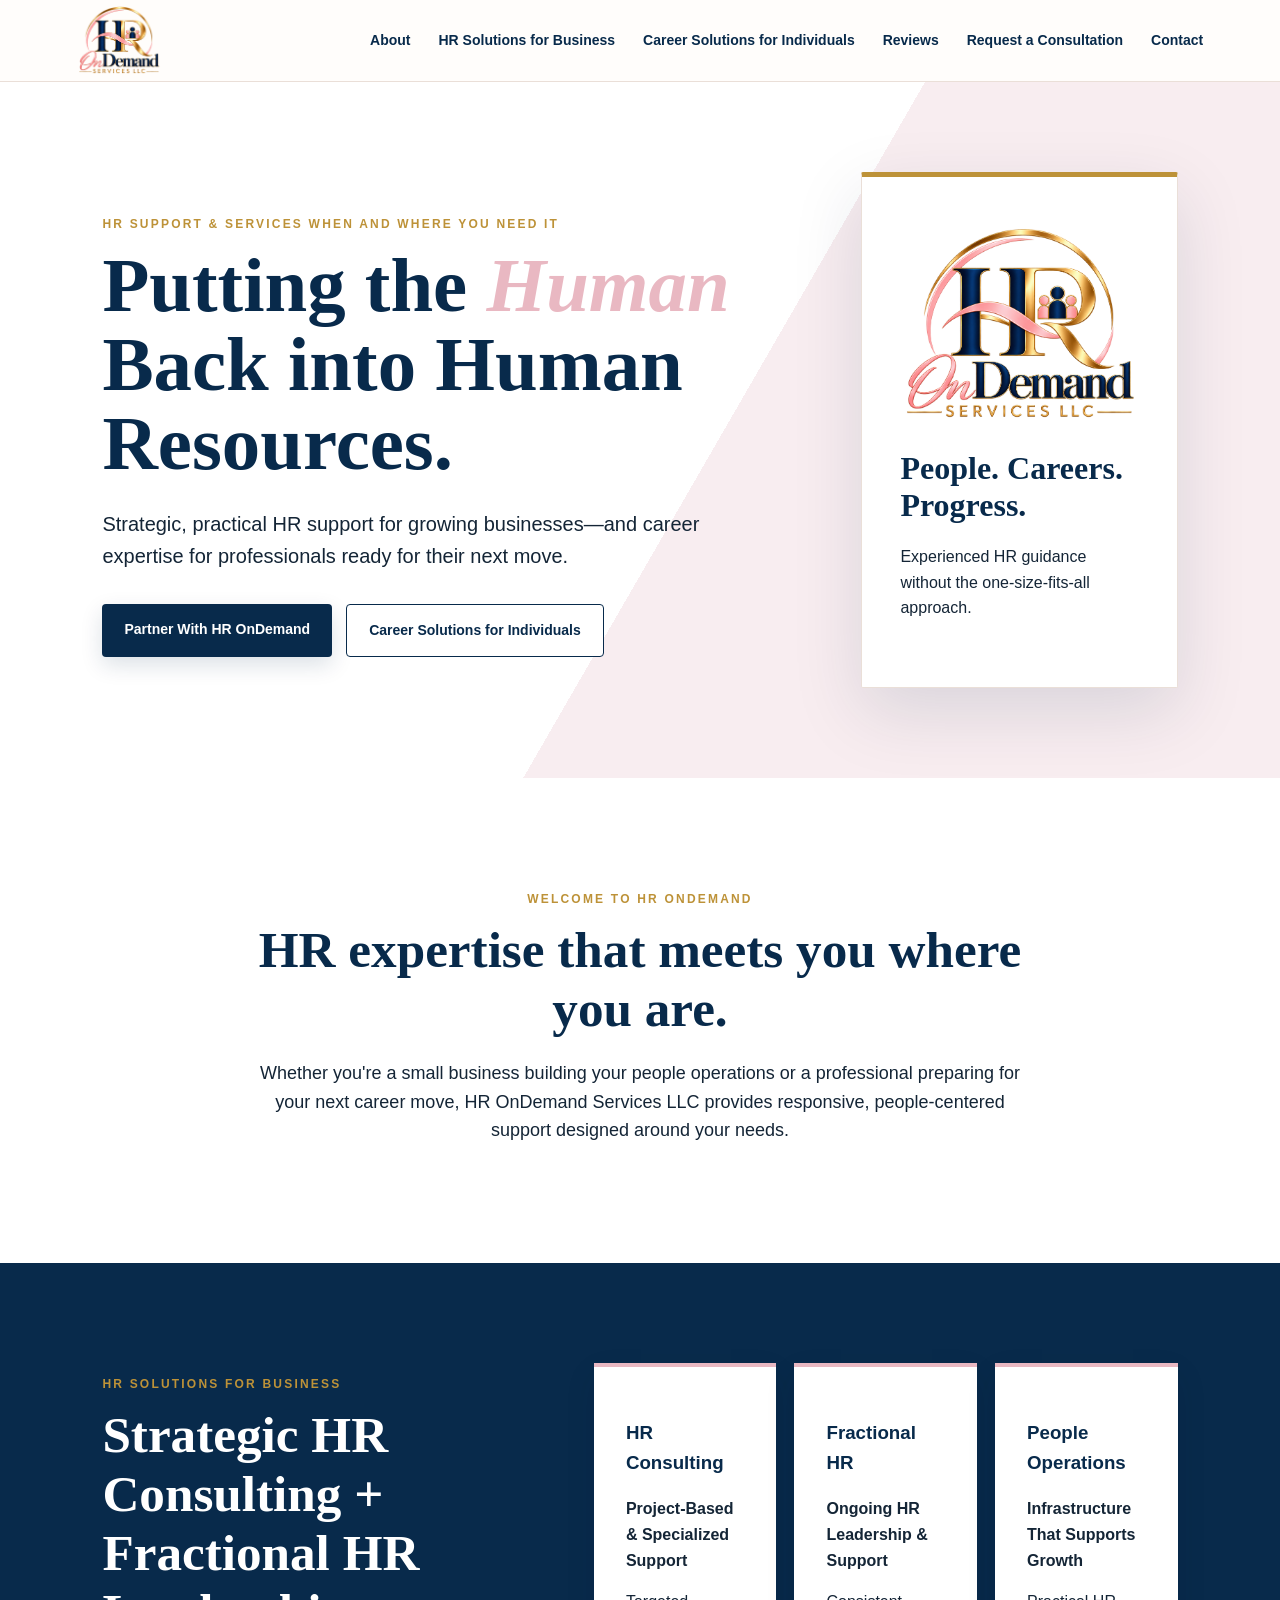
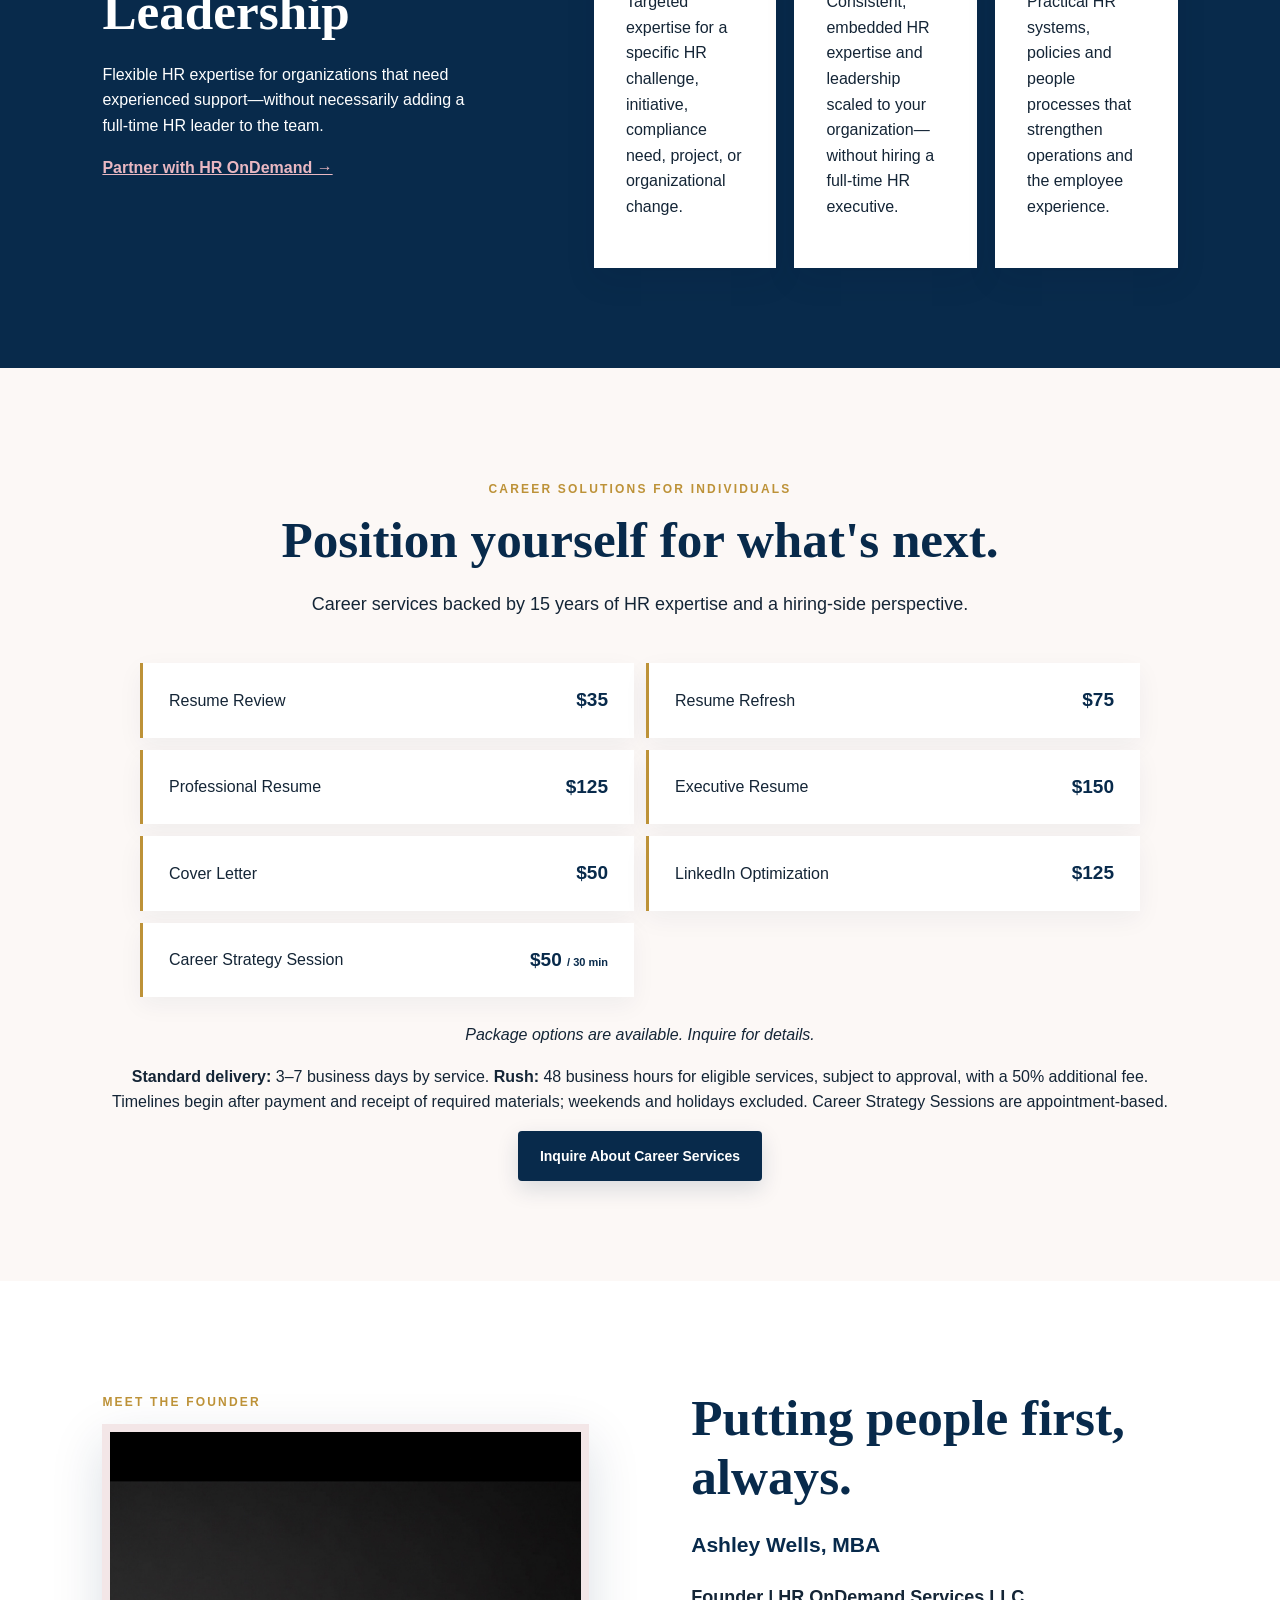
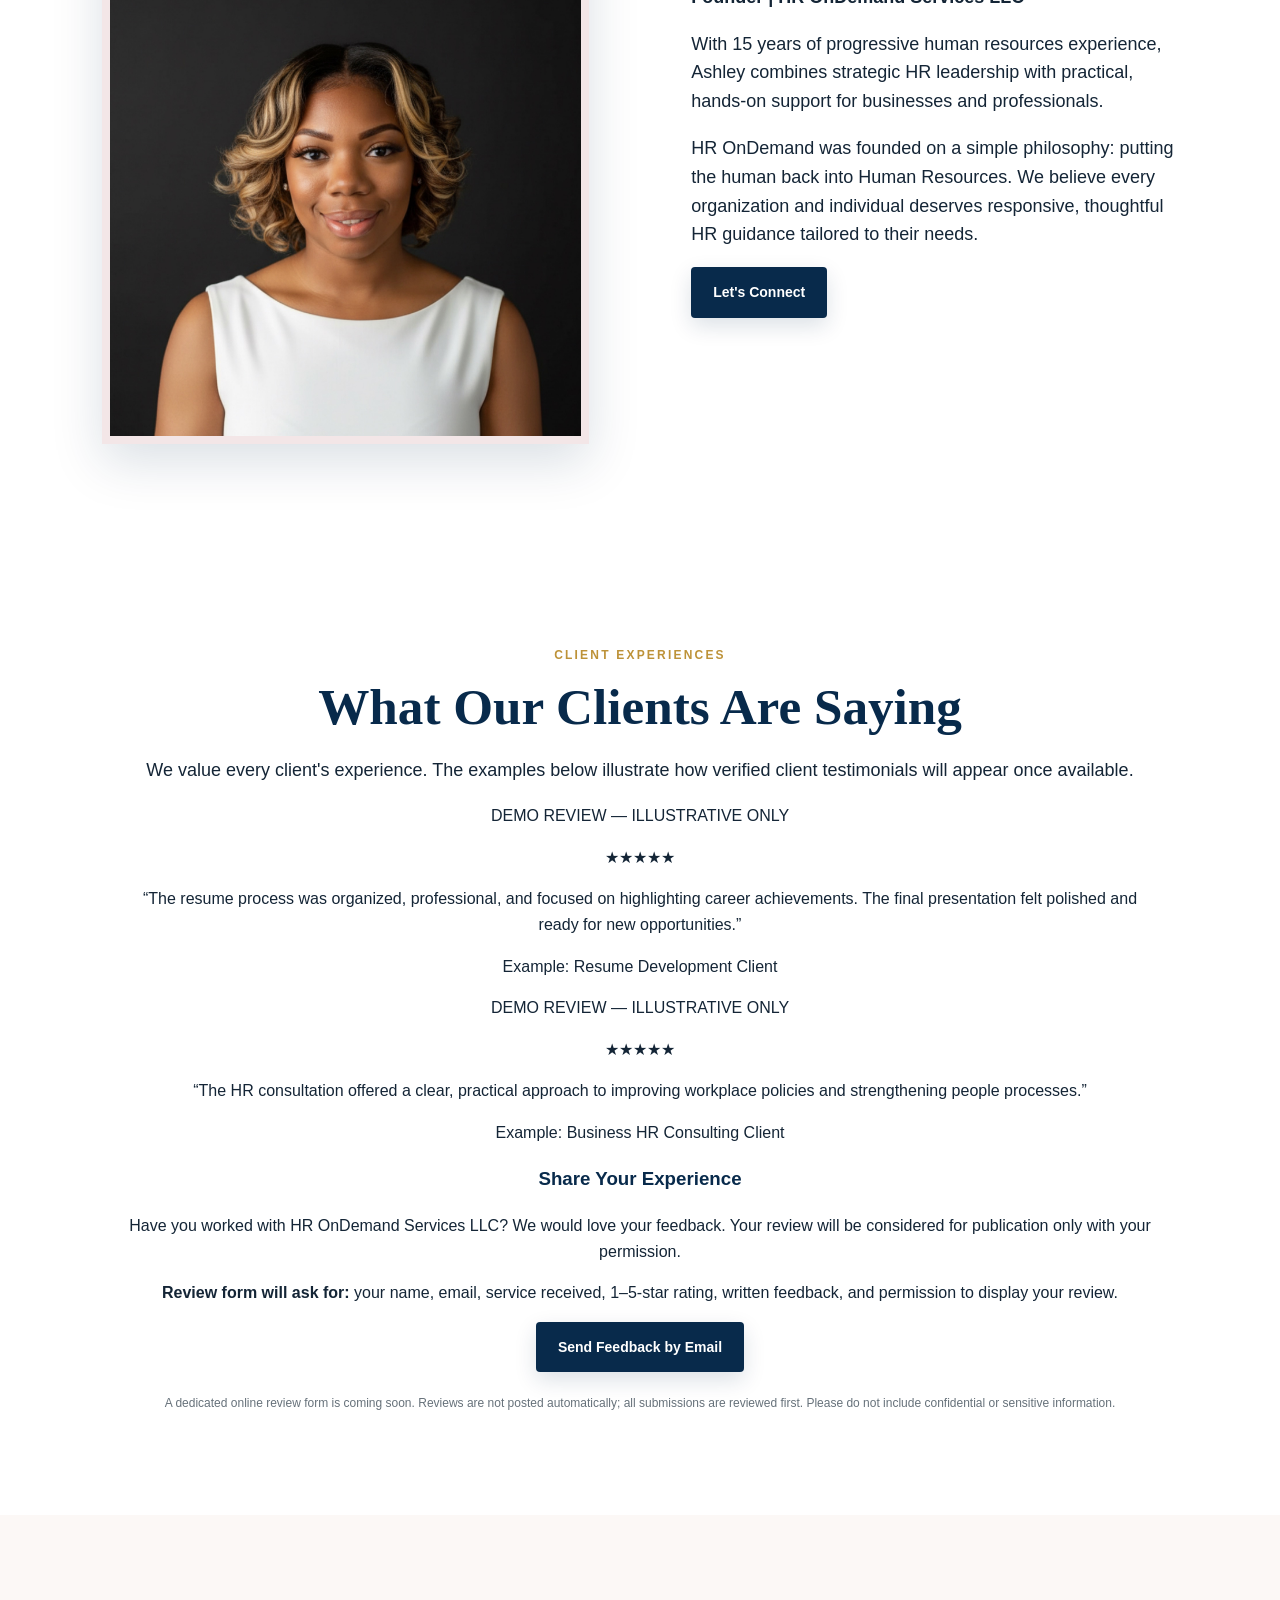
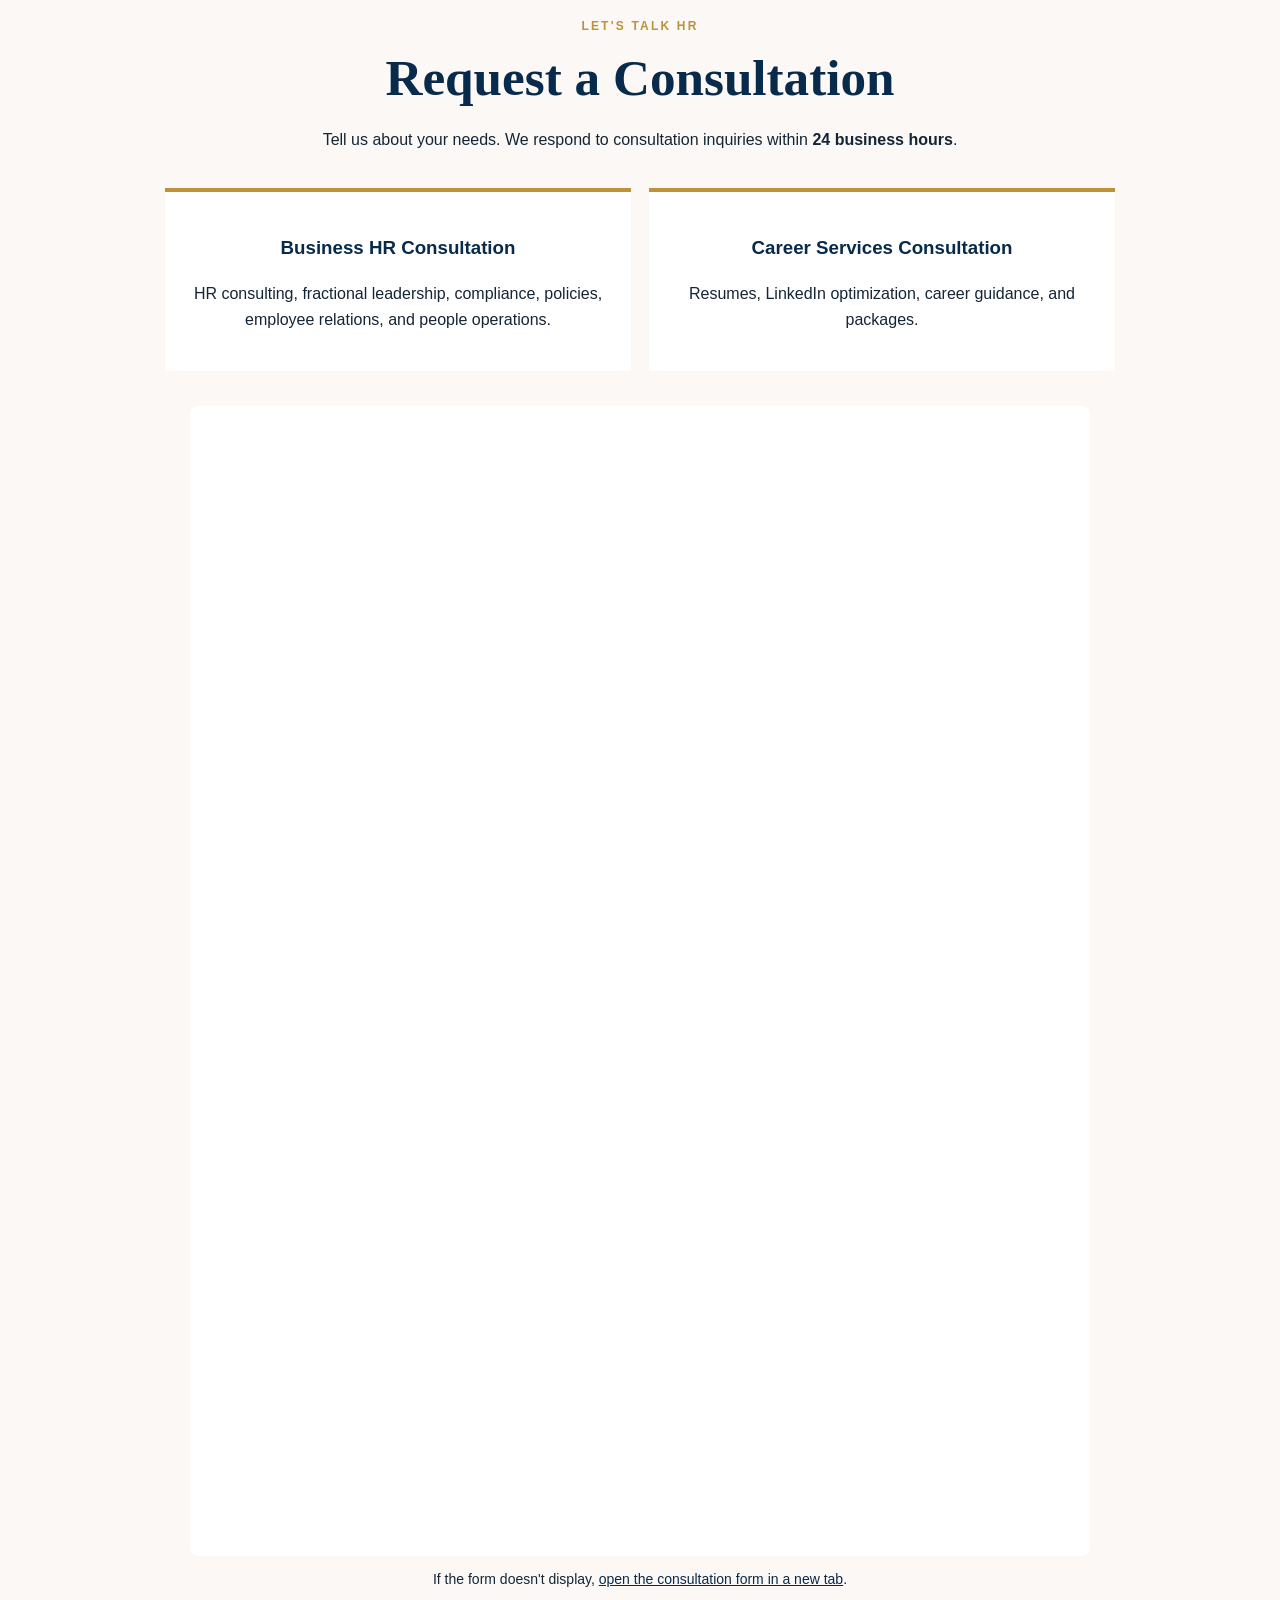
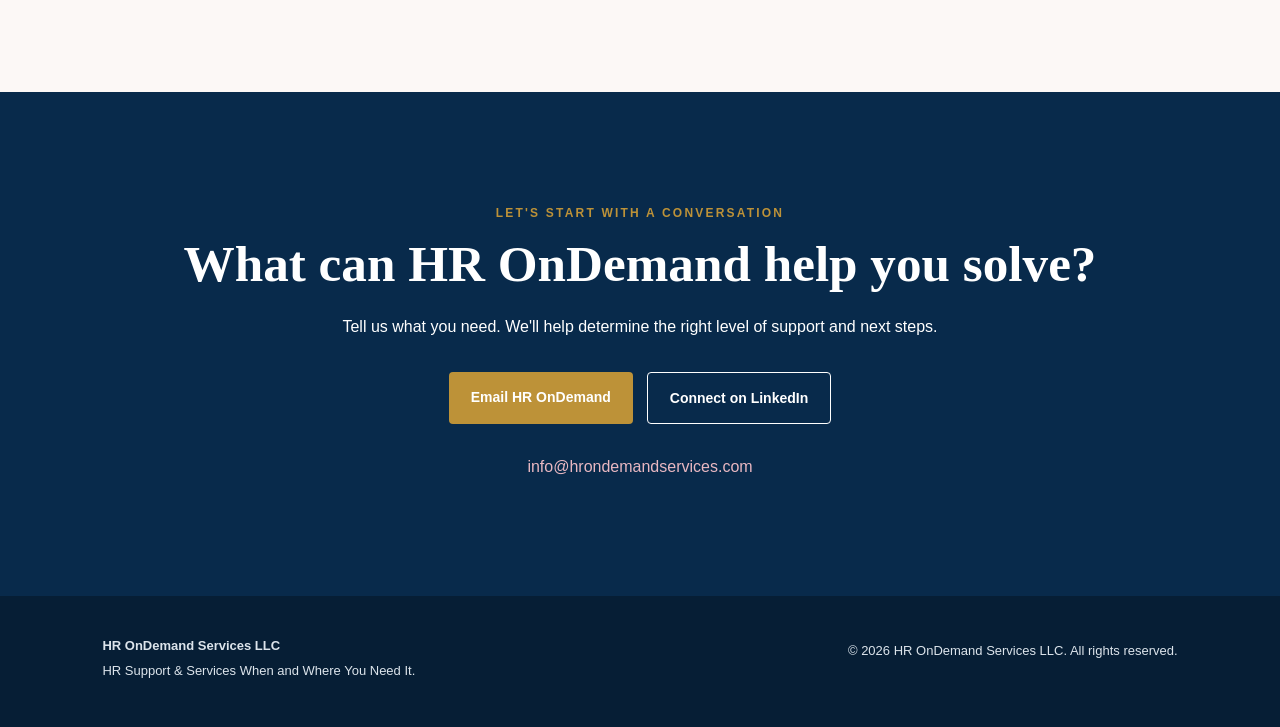
==== index.html @ af5eb10a "Add clearly labeled demo testimonials and review submission invitation" ====
<!doctype html>
<html lang="en"><head><meta charset="utf-8"><meta name="viewport" content="width=device-width,initial-scale=1">
<title>HR OnDemand Services LLC | HR Consulting & Career Services</title>
<meta name="description" content="Flexible HR consulting, fractional HR support, and career services for businesses and professionals.">
<link rel="stylesheet" href="styles.css"></head>
<body>
<header><a class="brand" href="#home"><img class="brand-logo" src="5C5D579D-AB57-41B2-A002-719FC86EBCBA.png" alt="HR OnDemand Services LLC"></a><button class="menu" aria-label="Menu">☰</button><nav><a href="#about">About</a><a href="#business">HR Solutions for Business</a><a href="#individual">Career Solutions for Individuals</a><a href="#reviews">Reviews</a><a href="#consultation">Request a Consultation</a><a href="#contact">Contact</a></nav></header>
<main id="home">
<section class="hero"><div><p class="eyebrow">HR SUPPORT & SERVICES WHEN AND WHERE YOU NEED IT</p><h1>Putting the <em>Human</em> Back into Human Resources.</h1><p class="lead">Strategic, practical HR support for growing businesses—and career expertise for professionals ready for their next move.</p><div class="actions"><a class="btn primary" href="#business">Partner With HR OnDemand</a><a class="btn secondary" href="#individual">Career Solutions for Individuals</a></div></div><div class="hero-card"><img class="hero-logo" src="5C5D579D-AB57-41B2-A002-719FC86EBCBA.png" alt="HR OnDemand Services LLC"><h2>People. Careers. Progress.</h2><p>Experienced HR guidance without the one-size-fits-all approach.</p></div></section>
<section class="intro"><p class="eyebrow">WELCOME TO HR ONDEMAND</p><h2>HR expertise that meets you where you are.</h2><p>Whether you're a small business building your people operations or a professional preparing for your next career move, HR OnDemand Services LLC provides responsive, people-centered support designed around your needs.</p></section>
<section id="business" class="split"><div><p class="eyebrow">HR SOLUTIONS FOR BUSINESS</p><h2>Strategic HR Consulting + Fractional HR Leadership</h2><p>Flexible HR expertise for organizations that need experienced support—without necessarily adding a full-time HR leader to the team.</p><a class="text-link" href="#contact">Partner with HR OnDemand →</a></div><div class="cards"><article><h3>HR Consulting</h3><p><strong>Project-Based & Specialized Support</strong></p><p>Targeted expertise for a specific HR challenge, initiative, compliance need, project, or organizational change.</p></article><article><h3>Fractional HR</h3><p><strong>Ongoing HR Leadership & Support</strong></p><p>Consistent, embedded HR expertise and leadership scaled to your organization—without hiring a full-time HR executive.</p></article><article><h3>People Operations</h3><p><strong>Infrastructure That Supports Growth</strong></p><p>Practical HR systems, policies and people processes that strengthen operations and the employee experience.</p></article></div></section>
<section id="individual" class="individual"><p class="eyebrow">CAREER SOLUTIONS FOR INDIVIDUALS</p><h2>Position yourself for what's next.</h2><p class="section-copy">Career services backed by 15 years of HR expertise and a hiring-side perspective.</p><div class="price-grid"><article><span>Resume Review</span><strong>$35</strong></article><article><span>Resume Refresh</span><strong>$75</strong></article><article><span>Professional Resume</span><strong>$125</strong></article><article><span>Executive Resume</span><strong>$150</strong></article><article><span>Cover Letter</span><strong>$50</strong></article><article><span>LinkedIn Optimization</span><strong>$125</strong></article><article><span>Career Strategy Session</span><strong>$50 <small>/ 30 min</small></strong></article></div><p class="package">Package options are available. Inquire for details.</p><p><strong>Standard delivery:</strong> 3–7 business days by service. <strong>Rush:</strong> 48 business hours for eligible services, subject to approval, with a 50% additional fee. Timelines begin after payment and receipt of required materials; weekends and holidays excluded. Career Strategy Sessions are appointment-based.</p><a class="btn primary" href="#consultation">Inquire About Career Services</a></section>
<section id="about" class="about"><div><p class="eyebrow">MEET THE FOUNDER</p><img class="founder-photo" src="IMG_9156.jpeg" alt="Professional portrait of Ashley Wells, founder of HR OnDemand Services LLC" loading="lazy"></div><div><h2>Putting people first, always.</h2><h3>Ashley Wells, MBA</h3><p><strong>Founder | HR OnDemand Services LLC</strong></p><p>With 15 years of progressive human resources experience, Ashley combines strategic HR leadership with practical, hands-on support for businesses and professionals.</p><p>HR OnDemand was founded on a simple philosophy: putting the human back into Human Resources. We believe every organization and individual deserves responsive, thoughtful HR guidance tailored to their needs.</p><a class="btn primary" href="#consultation">Let's Connect</a></div></section>
<section id="reviews" class="reviews-section"><p class="eyebrow">CLIENT EXPERIENCES</p><h2>What Our Clients Are Saying</h2><p class="section-copy">We value every client's experience. The examples below illustrate how verified client testimonials will appear once available.</p><div class="review-grid"><article class="review-card"><p class="review-demo">DEMO REVIEW — ILLUSTRATIVE ONLY</p><p class="review-stars" aria-label="Illustrative five-star rating">★★★★★</p><blockquote>“The resume process was organized, professional, and focused on highlighting career achievements. The final presentation felt polished and ready for new opportunities.”</blockquote><p class="review-source">Example: Resume Development Client</p></article><article class="review-card"><p class="review-demo">DEMO REVIEW — ILLUSTRATIVE ONLY</p><p class="review-stars" aria-label="Illustrative five-star rating">★★★★★</p><blockquote>“The HR consultation offered a clear, practical approach to improving workplace policies and strengthening people processes.”</blockquote><p class="review-source">Example: Business HR Consulting Client</p></article></div><div class="review-submit"><h3>Share Your Experience</h3><p>Have you worked with HR OnDemand Services LLC? We would love your feedback. Your review will be considered for publication only with your permission.</p><p class="review-fields"><strong>Review form will ask for:</strong> your name, email, service received, 1–5-star rating, written feedback, and permission to display your review.</p><a class="btn primary" href="mailto:info@hrondemandservices.com?subject=Client%20Review%20Submission">Send Feedback by Email</a><p class="review-note">A dedicated online review form is coming soon. Reviews are not posted automatically; all submissions are reviewed first. Please do not include confidential or sensitive information.</p></div></section>
<section id="consultation" class="consultation"><p class="eyebrow">LET'S TALK HR</p><h2>Request a Consultation</h2><p>Tell us about your needs. We respond to consultation inquiries within <strong>24 business hours</strong>.</p><div class="consultation-options"><article><h3>Business HR Consultation</h3><p>HR consulting, fractional leadership, compliance, policies, employee relations, and people operations.</p></article><article><h3>Career Services Consultation</h3><p>Resumes, LinkedIn optimization, career guidance, and packages.</p></article></div><div class="google-form-wrap"><iframe class="google-form-frame" src="https://docs.google.com/forms/d/e/1FAIpQLSd9LYJ8T_3Ka5rT2VOkVhMcPZcYdU_9hxS8HuzA6ecGtznzfQ/viewform?embedded=true" title="HR OnDemand Services LLC Consultation Request Form" loading="lazy">Loading consultation form…</iframe><p class="form-note">If the form doesn't display, <a href="https://docs.google.com/forms/d/e/1FAIpQLSd9LYJ8T_3Ka5rT2VOkVhMcPZcYdU_9hxS8HuzA6ecGtznzfQ/viewform" target="_blank" rel="noopener noreferrer">open the consultation form in a new tab</a>.</p></div></section>
<section id="contact" class="contact"><p class="eyebrow">LET'S START WITH A CONVERSATION</p><h2>What can HR OnDemand help you solve?</h2><p>Tell us what you need. We'll help determine the right level of support and next steps.</p><div class="actions center"><a class="btn gold" href="mailto:info@hrondemandservices.com">Email HR OnDemand</a><a class="btn outline" href="https://www.linkedin.com/company/hr-ondemand-services-llc/">Connect on LinkedIn</a></div><p class="email">info@hrondemandservices.com</p></section>
</main>
<footer><div><strong>HR OnDemand Services LLC</strong><p>HR Support & Services When and Where You Need It.</p></div><p>© 2026 HR OnDemand Services LLC. All rights reserved.</p></footer>
<div id="special-offer" class="special-overlay" hidden><div class="special-dialog" role="dialog" aria-modal="true" aria-labelledby="special-title" aria-describedby="special-desc"><button type="button" class="special-close" aria-label="Close special offer">×</button><p class="eyebrow">HR ONDEMAND SERVICES LLC · LAUNCH SPECIAL</p><h2 id="special-title">Your next career move starts here.</h2><div class="special-deals"><div><strong>10% OFF</strong><span>Your first individual service</span></div><div><strong>15% OFF</strong><span>Career service packages</span></div></div><p id="special-desc">Offers available through October 30, 2026. Inquire to confirm eligibility and package details. Offers cannot be combined.</p><a class="btn primary special-action" href="#consultation">Request Your Career Special</a><p class="special-note">No online checkout required. Contact us to request your special.</p></div></div>
<script>const b=document.querySelector('.menu'),n=document.querySelector('nav');b.onclick=()=>n.classList.toggle('open');document.querySelectorAll('nav a').forEach(a=>a.onclick=()=>n.classList.remove('open'));const offer=document.getElementById('special-offer'),closeOffer=document.querySelector('.special-close');let offerTimer;const hideOffer=()=>{offer.hidden=true;try{sessionStorage.setItem('hr-special-dismissed','1')}catch(e){}};closeOffer.addEventListener('click',hideOffer);offer.addEventListener('click',e=>{if(e.target===offer)hideOffer()});document.querySelector('.special-action').addEventListener('click',hideOffer);document.addEventListener('keydown',e=>{if(e.key==='Escape'&&!offer.hidden)hideOffer()});let dismissed=false;try{dismissed=sessionStorage.getItem('hr-special-dismissed')==='1'}catch(e){}if(!dismissed&&new Date()<new Date('2026-10-31T00:00:00')){offerTimer=setTimeout(()=>{offer.hidden=false;closeOffer.focus()},4500)}
</script>
</body></html>
---- styles.css ----
:root{--navy:#082a4b;--pink:#e9b8c2;--gold:#bd9238;--cream:#fcf8f6;--ink:#142536;--white:#fff}*{box-sizing:border-box}html{scroll-behavior:smooth}body{margin:0;font-family:Inter,Arial,sans-serif;color:var(--ink);background:var(--white);line-height:1.6}header{height:82px;display:flex;align-items:center;justify-content:space-between;padding:0 6vw;border-bottom:1px solid #eadfd8;position:sticky;top:0;background:#fffdfbf2;backdrop-filter:blur(10px);z-index:10}.brand{display:flex;align-items:center;gap:12px;color:var(--navy);text-decoration:none;font-weight:700}.mark,.mini-mark{font-family:Georgia,serif;color:var(--navy);font-size:30px}.mark:after,.mini-mark:after{content:"";display:block;width:36px;height:3px;background:var(--pink);margin-top:-8px}nav{display:flex;gap:28px;align-items:center}nav a{color:var(--navy);text-decoration:none;font-size:14px;font-weight:600}.menu{display:none;border:0;background:none;font-size:24px}.hero{min-height:650px;display:grid;grid-template-columns:1.35fr .65fr;align-items:center;gap:8vw;padding:90px 8vw;background:linear-gradient(120deg,#fff 55%,#f8edf0 55%)}h1{font-family:Georgia,serif;color:var(--navy);font-size:clamp(46px,6vw,78px);line-height:1.03;margin:12px 0 25px;max-width:800px}h1 em{color:var(--pink);font-style:italic}h2{font-family:Georgia,serif;color:var(--navy);font-size:clamp(34px,4vw,52px);line-height:1.15;margin:8px 0 20px}h3{color:var(--navy)}.eyebrow{letter-spacing:2.2px;font-size:12px;font-weight:800;color:var(--gold)}.lead{font-size:20px;max-width:690px}.actions{display:flex;gap:14px;flex-wrap:wrap;margin-top:32px}.btn{display:inline-block;padding:14px 22px;border-radius:4px;text-decoration:none;font-weight:700;font-size:14px}.primary{background:var(--navy);color:#fff;box-shadow:0 8px 22px #082a4b24;transition:.2s}.primary:hover{transform:translateY(-2px)}.secondary{border:1px solid var(--navy);color:var(--navy);background:#fff}.gold{background:var(--gold);color:#fff}.outline{border:1px solid #fff;color:#fff}.hero-card{background:#fff;padding:50px 38px;box-shadow:0 24px 70px #082a4b20;border:1px solid #eadfd8;border-top:5px solid var(--gold);border-radius:2px}.hero-card h2{font-size:32px}.mini-mark{font-size:62px;margin-bottom:25px}.intro{text-align:center;padding:100px 20%;}.intro p:last-child{font-size:18px}.split{background:var(--navy);color:#fff;padding:100px 8vw;display:grid;grid-template-columns:.8fr 1.2fr;gap:8vw}.split h2{color:#fff}.cards{display:grid;grid-template-columns:repeat(3,1fr);gap:18px}.cards article{background:#fff;color:var(--ink);padding:32px;border-top:4px solid var(--pink);box-shadow:0 12px 30px #031b2f16}.text-link{color:var(--pink);font-weight:700}.individual{padding:100px 8vw;text-align:center;background:var(--cream)}.section-copy{font-size:18px}.price-grid{margin:45px auto 25px;max-width:1000px;display:grid;grid-template-columns:repeat(2,1fr);gap:12px}.price-grid article{background:#fff;padding:22px 26px;display:flex;justify-content:space-between;align-items:center;text-align:left;border-left:3px solid var(--gold);box-shadow:0 8px 24px #082a4b0d}.price-grid strong{color:var(--navy);font-size:19px}.price-grid small{font-size:11px}.package{font-style:italic}.about{padding:100px 8vw;display:grid;grid-template-columns:1fr 1fr;gap:8vw}.about div:last-child{font-size:18px}.contact{background:var(--navy);color:#fff;text-align:center;padding:100px 8vw}.contact h2{color:#fff}.center{justify-content:center}.email{margin-top:30px;color:var(--pink)}footer{padding:40px 8vw;background:#061e35;color:#dce4eb;display:flex;justify-content:space-between;gap:30px;font-size:13px}footer p{margin:5px 0}@media(max-width:800px){header{padding:0 5vw}.brand span:last-child{font-size:13px}.menu{display:block;color:var(--navy)}nav{display:none;position:absolute;top:82px;left:0;right:0;background:#fff;padding:25px 6vw;flex-direction:column;align-items:flex-start;box-shadow:0 8px 20px #0001}nav.open{display:flex}.hero{grid-template-columns:1fr;padding:70px 7vw;background:linear-gradient(#fff 70%,#f8edf0 70%)}.hero-card{margin-top:20px}.intro{padding:75px 8vw}.split,.about{grid-template-columns:1fr;padding:75px 8vw}.cards{grid-template-columns:1fr}.individual,.contact{padding:75px 7vw}.price-grid{grid-template-columns:1fr}footer{flex-direction:column}}.brand-logo{display:block;width:auto;height:70px;object-fit:contain}.hero-logo{display:block;width:min(100%,310px);height:auto;margin:0 auto 25px}.brand{min-width:120px}@media(max-width:800px){.brand-logo{height:58px}.hero-logo{width:min(100%,260px)}}
.special-overlay[hidden]{display:none!important}.special-overlay{position:fixed;inset:0;z-index:1000;background:#071d34aa;display:flex;align-items:center;justify-content:center;padding:20px}.special-dialog{position:relative;width:min(100%,550px);max-height:90vh;overflow:auto;background:#fffdfb;padding:42px 38px;text-align:center;border-top:6px solid var(--gold);box-shadow:0 25px 90px #00152b66}.special-dialog h2{font-size:clamp(29px,4vw,42px)}.special-close{position:absolute;right:14px;top:8px;border:0;background:transparent;color:var(--navy);font-size:34px;cursor:pointer;line-height:1.2}.special-deals{display:grid;grid-template-columns:1fr 1fr;gap:12px;margin:24px 0}.special-deals>div{background:#f8edf0;padding:20px 12px;display:flex;flex-direction:column;gap:8px}.special-deals strong{font-family:Georgia,serif;font-size:30px;color:var(--navy)}.special-deals span{font-size:14px}.special-dialog #special-desc{font-size:13px;color:#53616d}.special-action{margin-top:12px}.special-note{font-size:12px;color:#687481;margin-bottom:0}@media(max-width:480px){.special-dialog{padding:38px 20px}.special-deals strong{font-size:24px}.special-deals span{font-size:12px}}

.founder-photo-placeholder{min-height:380px;background:linear-gradient(145deg,#092a4b,#1b4668);border:8px solid #f3e6e7;display:flex;flex-direction:column;align-items:center;justify-content:center;color:white;gap:12px}.founder-photo-placeholder strong{font-family:Georgia,serif;font-size:90px;color:#e9b8c2}.founder-photo-placeholder span{font-size:13px;letter-spacing:.5px}.consultation{padding:90px 8vw;background:#fcf8f6;text-align:center;scroll-margin-top:90px}.consultation-options{display:grid;grid-template-columns:repeat(2,minmax(0,1fr));gap:18px;max-width:950px;margin:35px auto}.consultation-options article{background:white;border-top:4px solid #bd9238;padding:22px}.consultation-form{max-width:760px;margin:0 auto;background:white;padding:35px;text-align:left;display:grid;grid-template-columns:1fr 1fr;gap:16px;box-shadow:0 12px 35px #082a4b13}.consultation-form label{display:flex;flex-direction:column;gap:7px;font-weight:600;font-size:14px}.consultation-form label:nth-of-type(n+5),.consultation-form .form-note{grid-column:1/-1}.consultation-form input,.consultation-form select,.consultation-form textarea{font:inherit;padding:12px;border:1px solid #c9cdd2;border-radius:4px;width:100%;background:white;color:#142536}.consultation-form .form-note{font-size:13px;color:#465360;margin:0}.consultation-form button{border:0;cursor:pointer;width:max-content}.about{scroll-margin-top:90px}.individual,.split{scroll-margin-top:90px}@media(max-width:650px){.consultation{padding:65px 6vw}.consultation-options,.consultation-form{grid-template-columns:1fr}.consultation-form{padding:22px}.consultation-form label:nth-of-type(n+5),.consultation-form .form-note{grid-column:auto}}

.founder-photo{display:block;width:100%;max-width:490px;max-height:620px;object-fit:cover;object-position:center top;border:8px solid #f3e6e7;box-shadow:0 18px 48px #082a4b25;margin:auto}

.google-form-wrap{max-width:900px;margin:30px auto 0}.google-form-frame{display:block;width:100%;height:1150px;border:0;background:#fff;border-radius:8px}.google-form-wrap .form-note{font-size:14px;margin:12px 0}.google-form-wrap a{color:#082a4b;text-decoration:underline}@media(max-width:650px){.google-form-frame{height:1250px}}

.reviews-section{padding:90px 8vw;text-align:center;background:#fff;scroll-margin-top:90px}.review-empty{max-width:680px;margin:30px auto;padding:42px 30px;background:#fcf8f6;border-top:4px solid #bd9238;box-shadow:0 12px 35px #082a4b12}.review-empty h3{font-family:Georgia,serif;font-size:26px}.review-empty .btn{margin-top:16px}.review-note{font-size:12px;color:#66717a;margin-top:22px}@media(max-width:650px){.reviews-section{padding:65px 6vw}.review-empty{padding:30px 18px}}
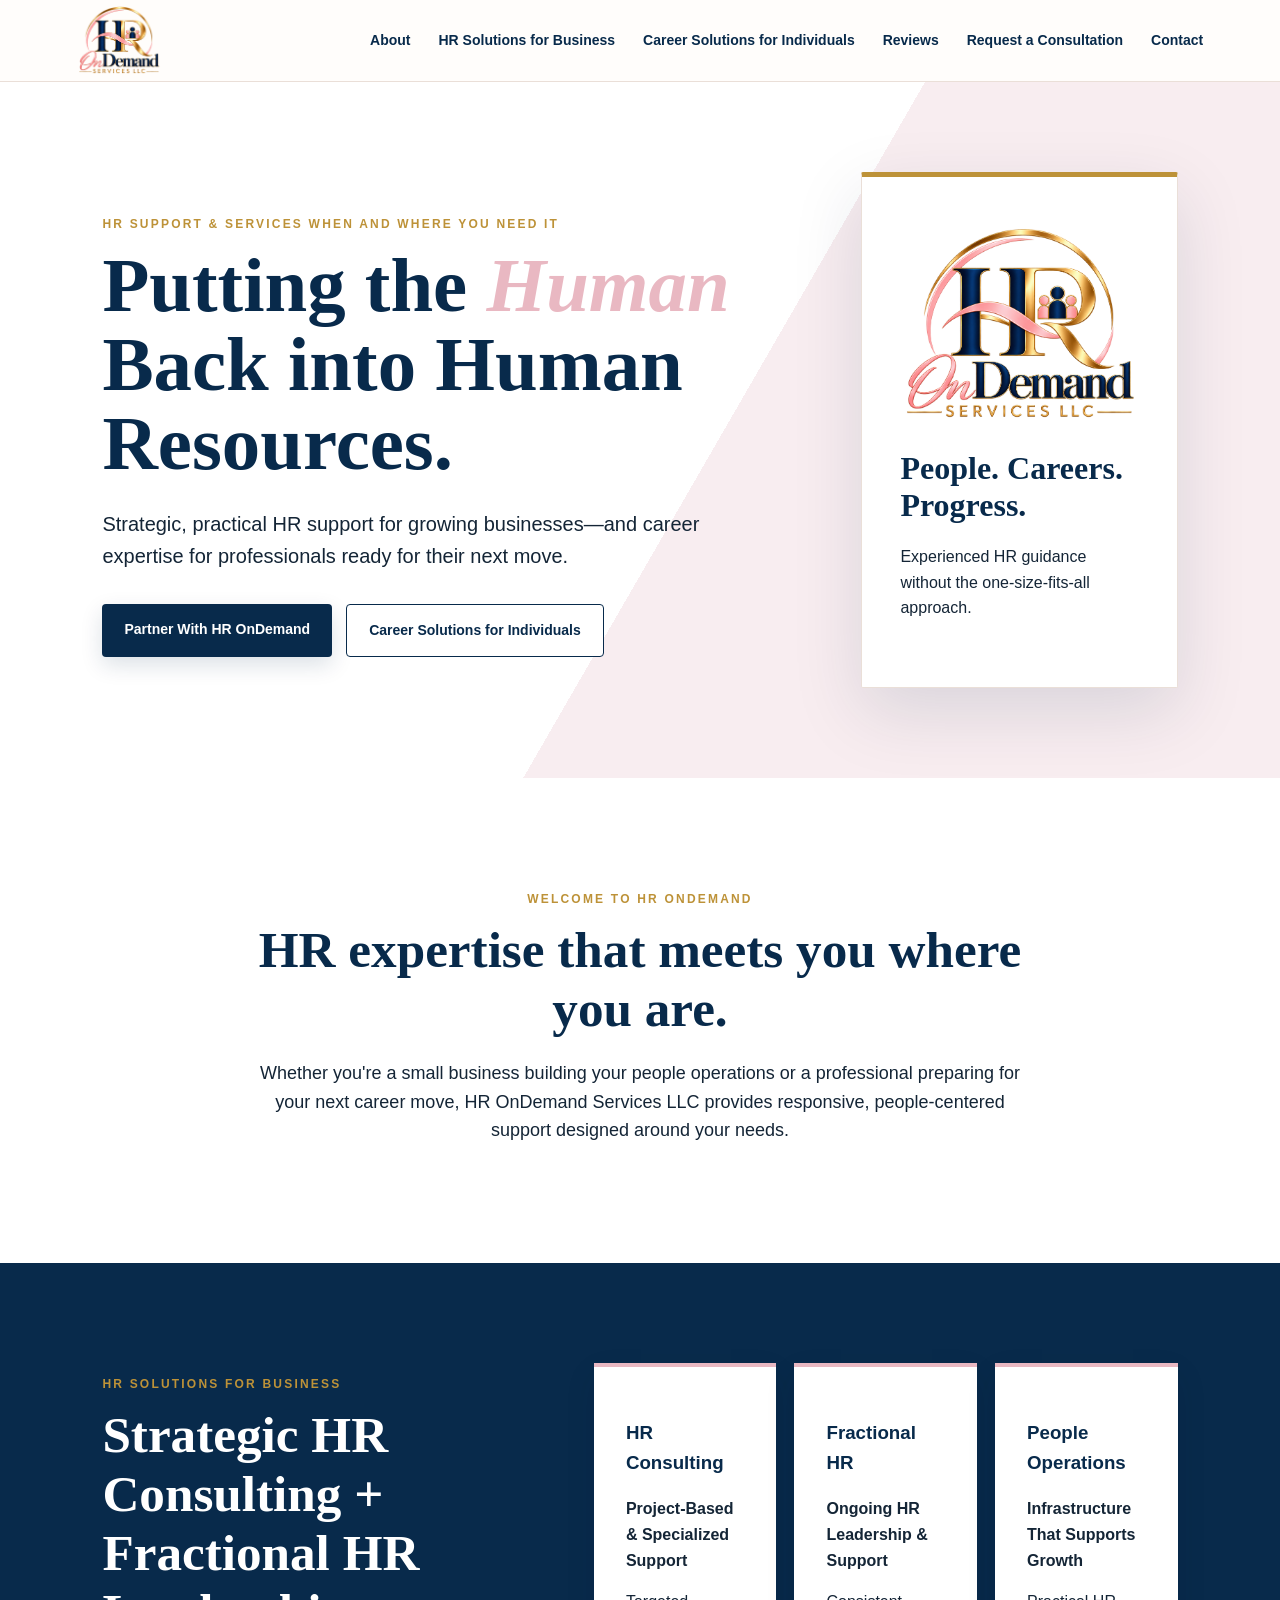
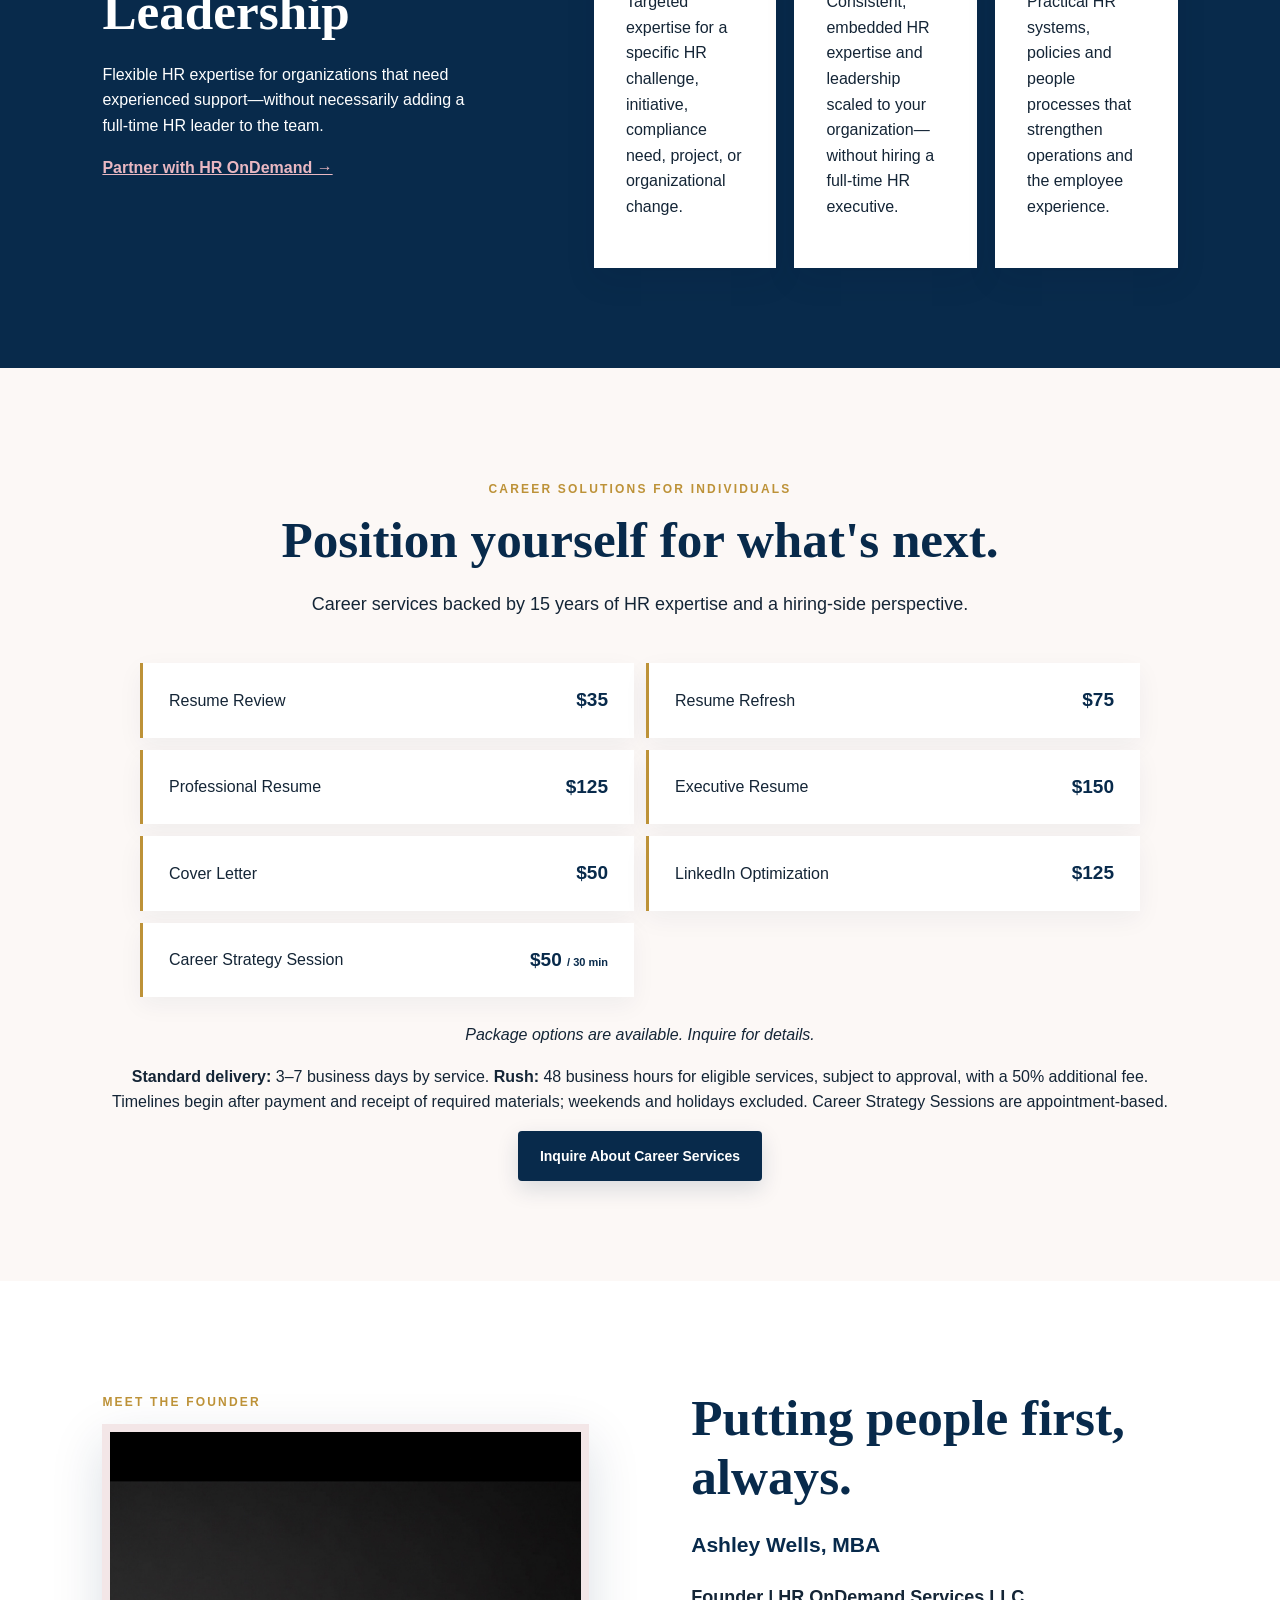
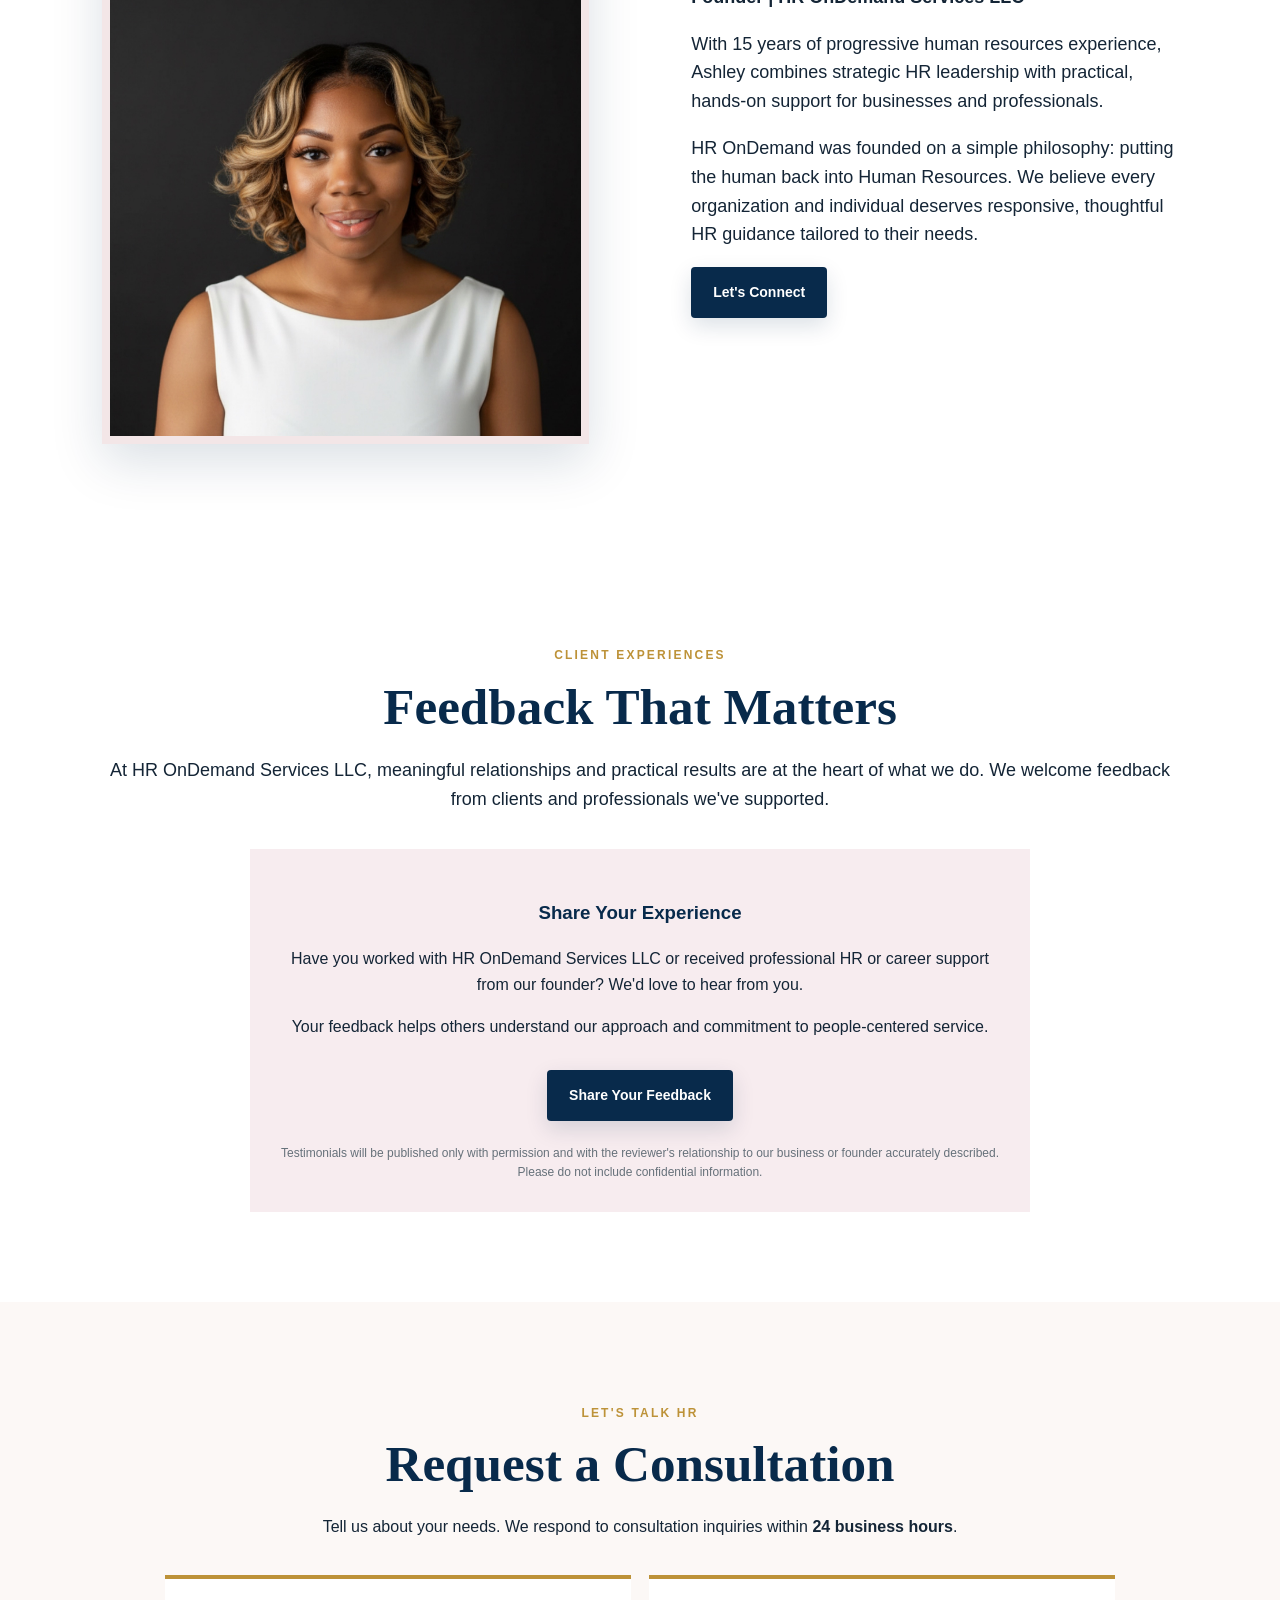
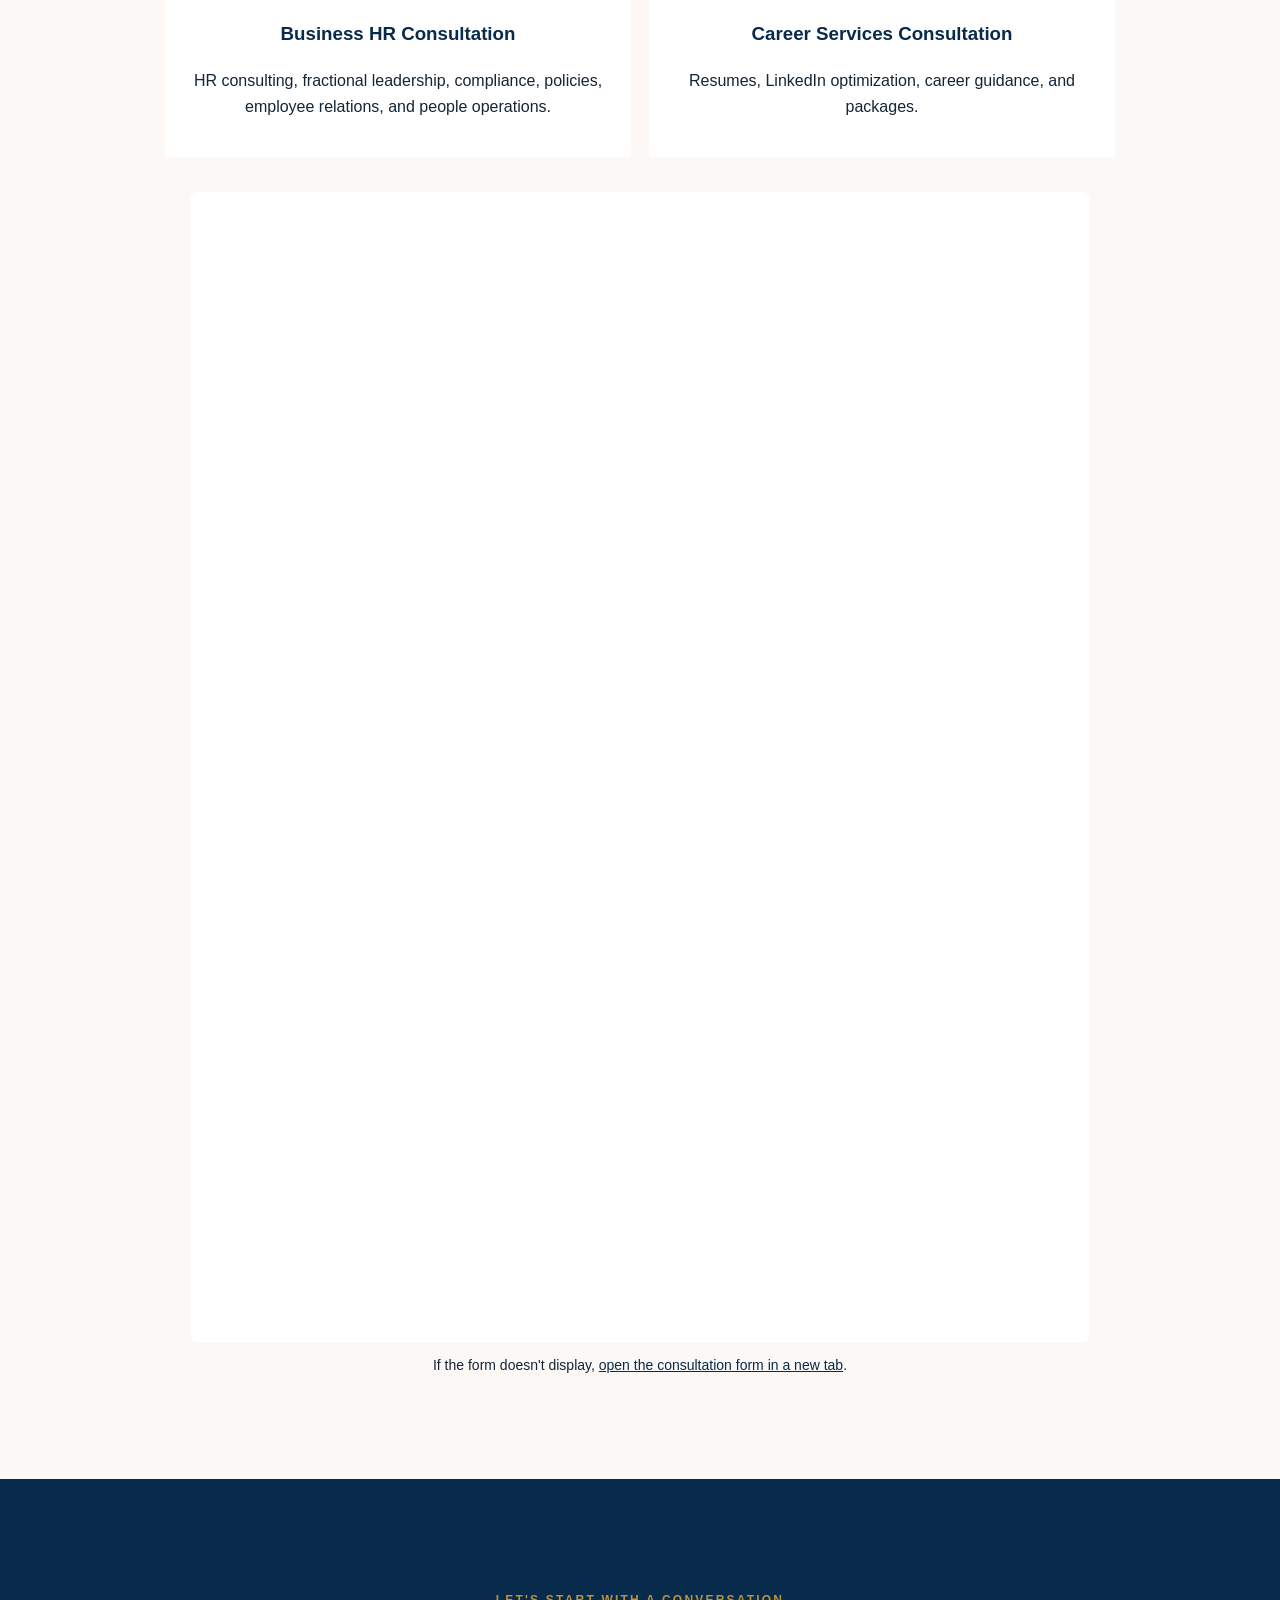
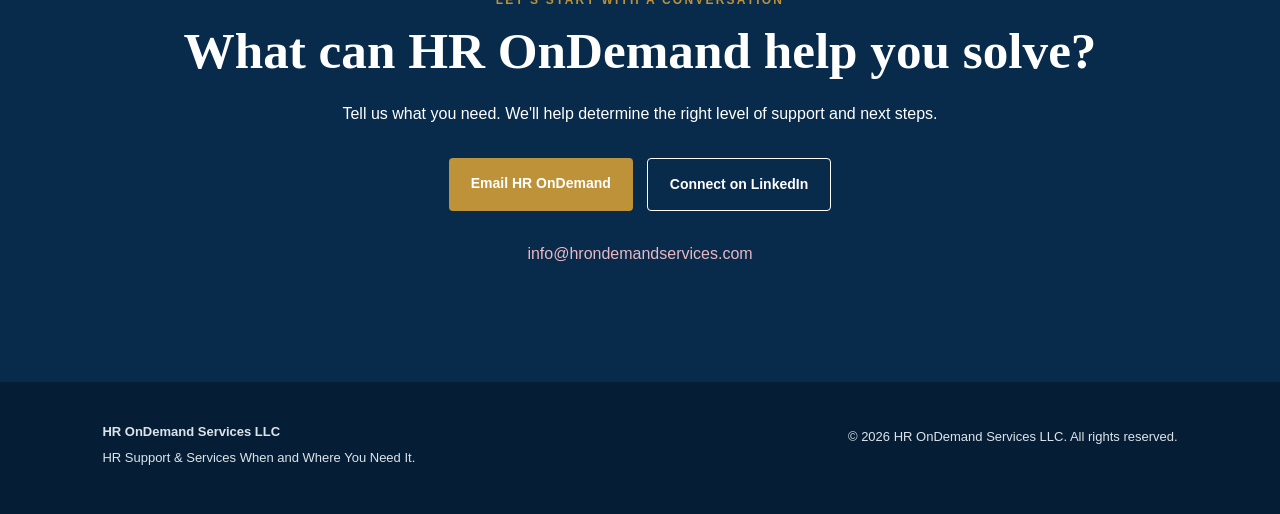
==== commit cbf0fb9c: "Remove fictional testimonials and invite authentic feedback" ====
--- a/index.html
+++ b/index.html
@@ -11,7 +11,7 @@
 <section id="business" class="split"><div><p class="eyebrow">HR SOLUTIONS FOR BUSINESS</p><h2>Strategic HR Consulting + Fractional HR Leadership</h2><p>Flexible HR expertise for organizations that need experienced support—without necessarily adding a full-time HR leader to the team.</p><a class="text-link" href="#contact">Partner with HR OnDemand →</a></div><div class="cards"><article><h3>HR Consulting</h3><p><strong>Project-Based & Specialized Support</strong></p><p>Targeted expertise for a specific HR challenge, initiative, compliance need, project, or organizational change.</p></article><article><h3>Fractional HR</h3><p><strong>Ongoing HR Leadership & Support</strong></p><p>Consistent, embedded HR expertise and leadership scaled to your organization—without hiring a full-time HR executive.</p></article><article><h3>People Operations</h3><p><strong>Infrastructure That Supports Growth</strong></p><p>Practical HR systems, policies and people processes that strengthen operations and the employee experience.</p></article></div></section>
 <section id="individual" class="individual"><p class="eyebrow">CAREER SOLUTIONS FOR INDIVIDUALS</p><h2>Position yourself for what's next.</h2><p class="section-copy">Career services backed by 15 years of HR expertise and a hiring-side perspective.</p><div class="price-grid"><article><span>Resume Review</span><strong>$35</strong></article><article><span>Resume Refresh</span><strong>$75</strong></article><article><span>Professional Resume</span><strong>$125</strong></article><article><span>Executive Resume</span><strong>$150</strong></article><article><span>Cover Letter</span><strong>$50</strong></article><article><span>LinkedIn Optimization</span><strong>$125</strong></article><article><span>Career Strategy Session</span><strong>$50 <small>/ 30 min</small></strong></article></div><p class="package">Package options are available. Inquire for details.</p><p><strong>Standard delivery:</strong> 3–7 business days by service. <strong>Rush:</strong> 48 business hours for eligible services, subject to approval, with a 50% additional fee. Timelines begin after payment and receipt of required materials; weekends and holidays excluded. Career Strategy Sessions are appointment-based.</p><a class="btn primary" href="#consultation">Inquire About Career Services</a></section>
 <section id="about" class="about"><div><p class="eyebrow">MEET THE FOUNDER</p><img class="founder-photo" src="IMG_9156.jpeg" alt="Professional portrait of Ashley Wells, founder of HR OnDemand Services LLC" loading="lazy"></div><div><h2>Putting people first, always.</h2><h3>Ashley Wells, MBA</h3><p><strong>Founder | HR OnDemand Services LLC</strong></p><p>With 15 years of progressive human resources experience, Ashley combines strategic HR leadership with practical, hands-on support for businesses and professionals.</p><p>HR OnDemand was founded on a simple philosophy: putting the human back into Human Resources. We believe every organization and individual deserves responsive, thoughtful HR guidance tailored to their needs.</p><a class="btn primary" href="#consultation">Let's Connect</a></div></section>
-<section id="reviews" class="reviews-section"><p class="eyebrow">CLIENT EXPERIENCES</p><h2>What Our Clients Are Saying</h2><p class="section-copy">We value every client's experience. The examples below illustrate how verified client testimonials will appear once available.</p><div class="review-grid"><article class="review-card"><p class="review-demo">DEMO REVIEW — ILLUSTRATIVE ONLY</p><p class="review-stars" aria-label="Illustrative five-star rating">★★★★★</p><blockquote>“The resume process was organized, professional, and focused on highlighting career achievements. The final presentation felt polished and ready for new opportunities.”</blockquote><p class="review-source">Example: Resume Development Client</p></article><article class="review-card"><p class="review-demo">DEMO REVIEW — ILLUSTRATIVE ONLY</p><p class="review-stars" aria-label="Illustrative five-star rating">★★★★★</p><blockquote>“The HR consultation offered a clear, practical approach to improving workplace policies and strengthening people processes.”</blockquote><p class="review-source">Example: Business HR Consulting Client</p></article></div><div class="review-submit"><h3>Share Your Experience</h3><p>Have you worked with HR OnDemand Services LLC? We would love your feedback. Your review will be considered for publication only with your permission.</p><p class="review-fields"><strong>Review form will ask for:</strong> your name, email, service received, 1–5-star rating, written feedback, and permission to display your review.</p><a class="btn primary" href="mailto:info@hrondemandservices.com?subject=Client%20Review%20Submission">Send Feedback by Email</a><p class="review-note">A dedicated online review form is coming soon. Reviews are not posted automatically; all submissions are reviewed first. Please do not include confidential or sensitive information.</p></div></section>
+<section id="reviews" class="reviews-section"><p class="eyebrow">CLIENT EXPERIENCES</p><h2>Feedback That Matters</h2><p class="section-copy">At HR OnDemand Services LLC, meaningful relationships and practical results are at the heart of what we do. We welcome feedback from clients and professionals we've supported.</p><div class="review-submit"><h3>Share Your Experience</h3><p>Have you worked with HR OnDemand Services LLC or received professional HR or career support from our founder? We'd love to hear from you.</p><p>Your feedback helps others understand our approach and commitment to people-centered service.</p><a class="btn primary" href="mailto:info@hrondemandservices.com?subject=Client%20Feedback%20and%20Review">Share Your Feedback</a><p class="review-note">Testimonials will be published only with permission and with the reviewer's relationship to our business or founder accurately described. Please do not include confidential information.</p></div></section>
 <section id="consultation" class="consultation"><p class="eyebrow">LET'S TALK HR</p><h2>Request a Consultation</h2><p>Tell us about your needs. We respond to consultation inquiries within <strong>24 business hours</strong>.</p><div class="consultation-options"><article><h3>Business HR Consultation</h3><p>HR consulting, fractional leadership, compliance, policies, employee relations, and people operations.</p></article><article><h3>Career Services Consultation</h3><p>Resumes, LinkedIn optimization, career guidance, and packages.</p></article></div><div class="google-form-wrap"><iframe class="google-form-frame" src="https://docs.google.com/forms/d/e/1FAIpQLSd9LYJ8T_3Ka5rT2VOkVhMcPZcYdU_9hxS8HuzA6ecGtznzfQ/viewform?embedded=true" title="HR OnDemand Services LLC Consultation Request Form" loading="lazy">Loading consultation form…</iframe><p class="form-note">If the form doesn't display, <a href="https://docs.google.com/forms/d/e/1FAIpQLSd9LYJ8T_3Ka5rT2VOkVhMcPZcYdU_9hxS8HuzA6ecGtznzfQ/viewform" target="_blank" rel="noopener noreferrer">open the consultation form in a new tab</a>.</p></div></section>
 <section id="contact" class="contact"><p class="eyebrow">LET'S START WITH A CONVERSATION</p><h2>What can HR OnDemand help you solve?</h2><p>Tell us what you need. We'll help determine the right level of support and next steps.</p><div class="actions center"><a class="btn gold" href="mailto:info@hrondemandservices.com">Email HR OnDemand</a><a class="btn outline" href="https://www.linkedin.com/company/hr-ondemand-services-llc/">Connect on LinkedIn</a></div><p class="email">info@hrondemandservices.com</p></section>
 </main>
--- a/styles.css
+++ b/styles.css
@@ -8,3 +8,5 @@
 .google-form-wrap{max-width:900px;margin:30px auto 0}.google-form-frame{display:block;width:100%;height:1150px;border:0;background:#fff;border-radius:8px}.google-form-wrap .form-note{font-size:14px;margin:12px 0}.google-form-wrap a{color:#082a4b;text-decoration:underline}@media(max-width:650px){.google-form-frame{height:1250px}}
 
 .reviews-section{padding:90px 8vw;text-align:center;background:#fff;scroll-margin-top:90px}.review-empty{max-width:680px;margin:30px auto;padding:42px 30px;background:#fcf8f6;border-top:4px solid #bd9238;box-shadow:0 12px 35px #082a4b12}.review-empty h3{font-family:Georgia,serif;font-size:26px}.review-empty .btn{margin-top:16px}.review-note{font-size:12px;color:#66717a;margin-top:22px}@media(max-width:650px){.reviews-section{padding:65px 6vw}.review-empty{padding:30px 18px}}
+
+.review-grid{max-width:1060px;margin:35px auto;display:grid;grid-template-columns:repeat(2,minmax(0,1fr));gap:22px;text-align:left}.review-card{padding:30px;background:#fcf8f6;border-top:4px solid #bd9238;box-shadow:0 10px 30px #082a4b13}.review-demo{font-size:11px;font-weight:800;letter-spacing:1.3px;color:#7b4751}.review-stars{font-size:25px;letter-spacing:3px;color:#a77c23}.review-card blockquote{font-family:Georgia,serif;font-size:19px;line-height:1.6;margin:18px 0;color:#082a4b}.review-source{font-size:13px;font-weight:700}.review-submit{max-width:780px;margin:35px auto 0;padding:30px;background:#f7ecef}.review-fields{font-size:14px}.review-submit .btn{margin:15px 0}.review-submit .review-note{margin:8px 0 0}@media(max-width:700px){.review-grid{grid-template-columns:1fr}.review-card{padding:23px}}
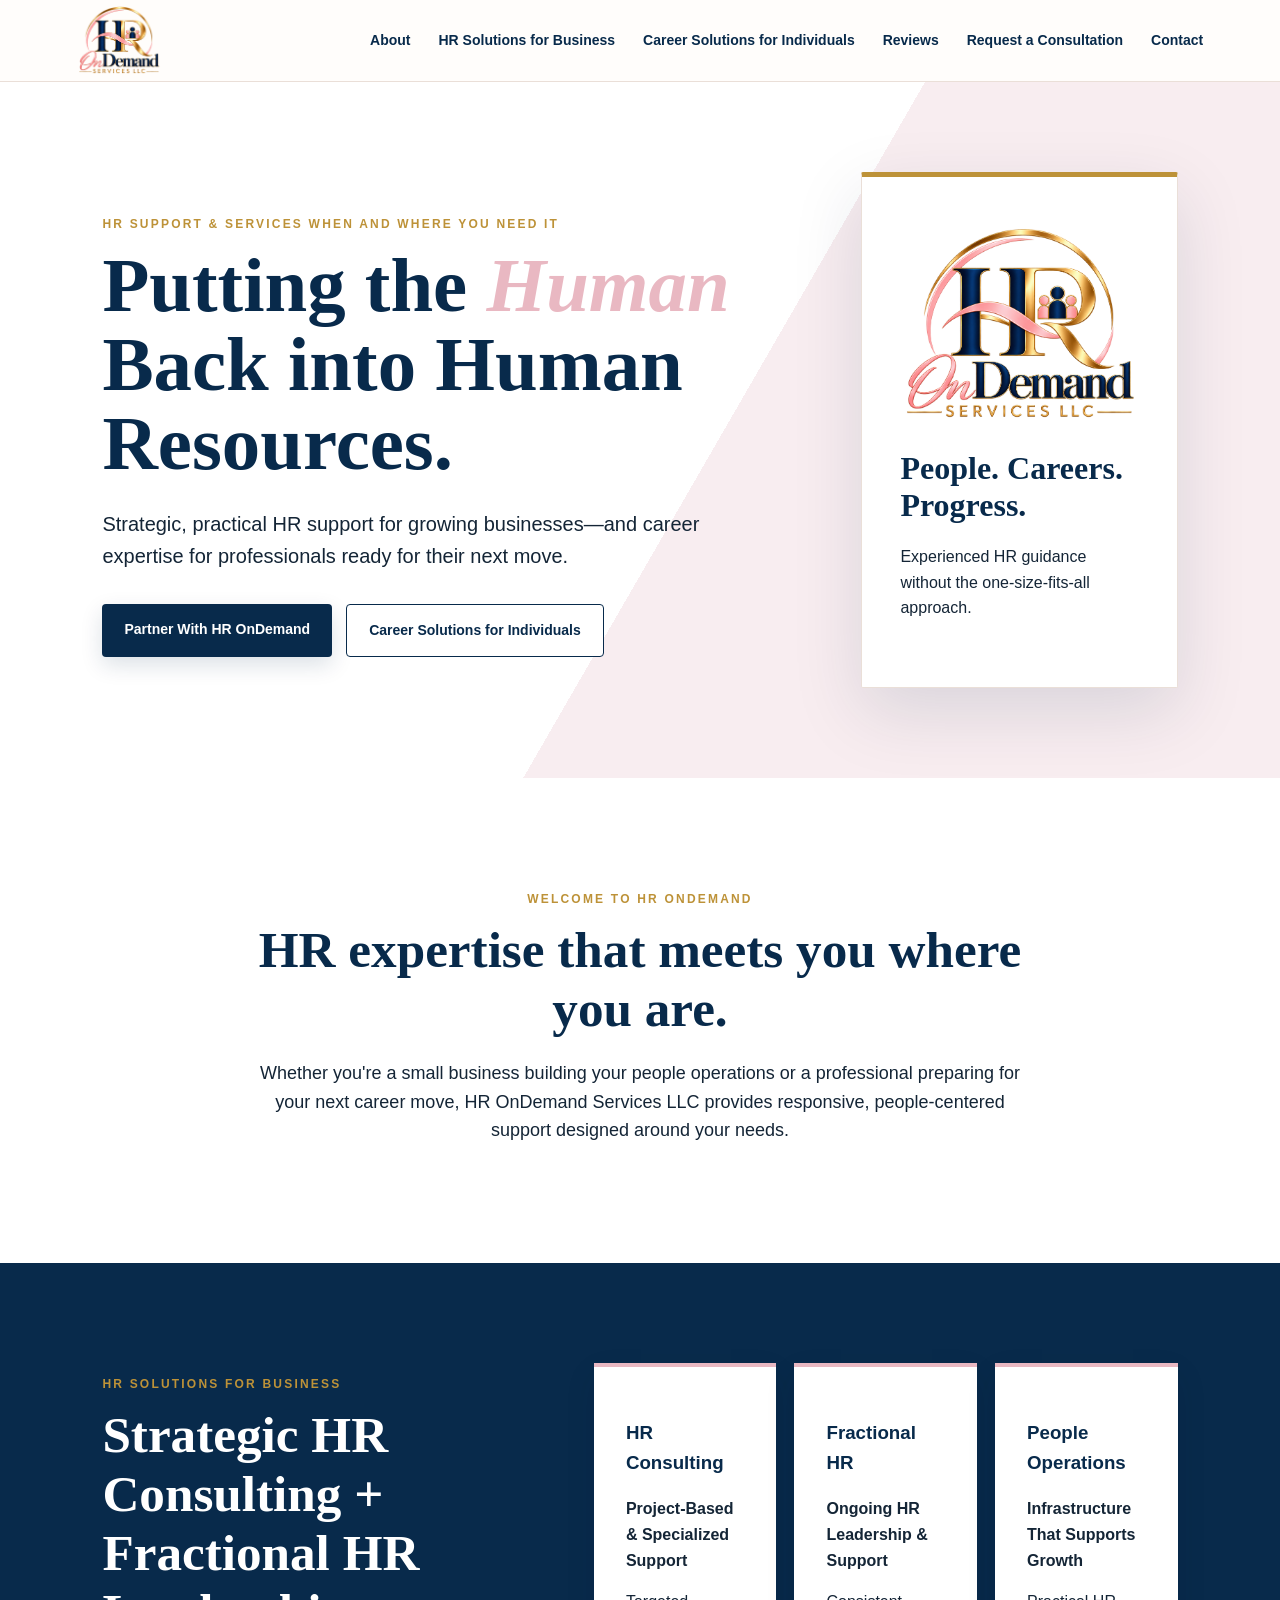
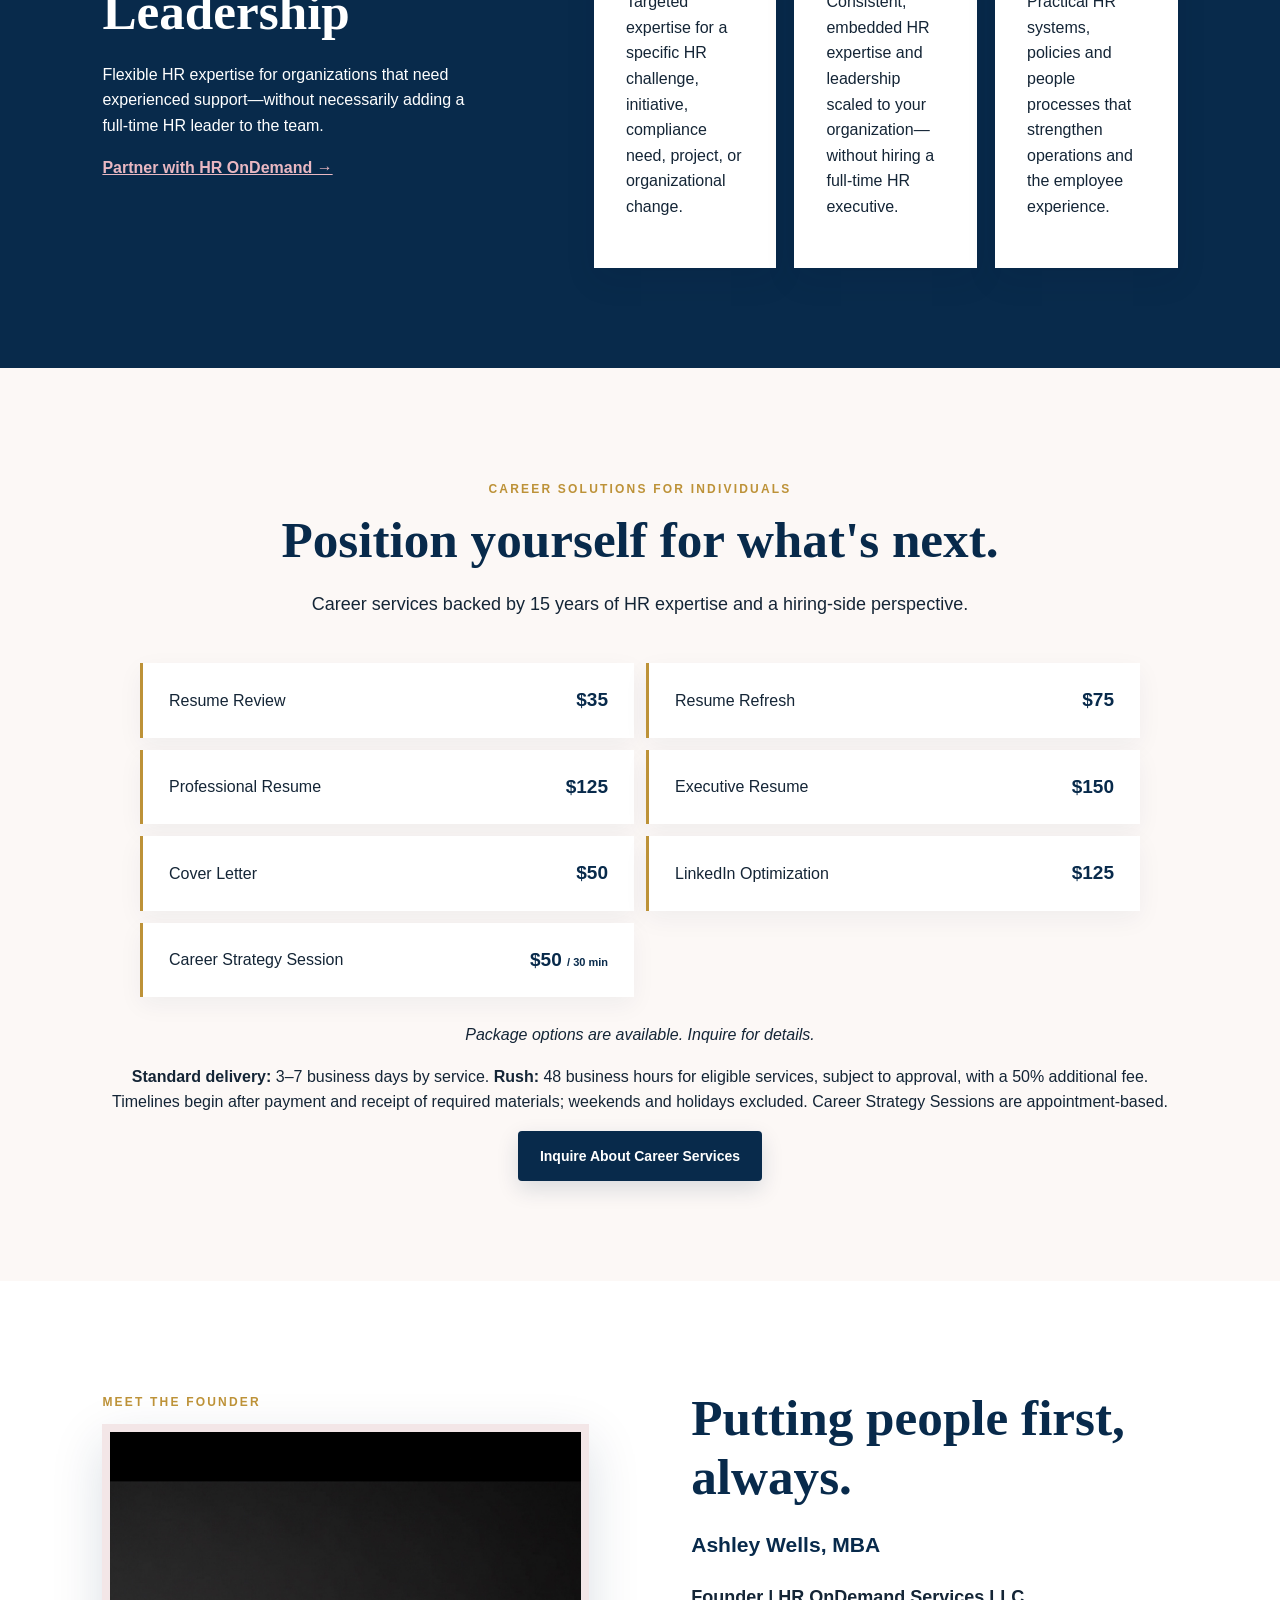
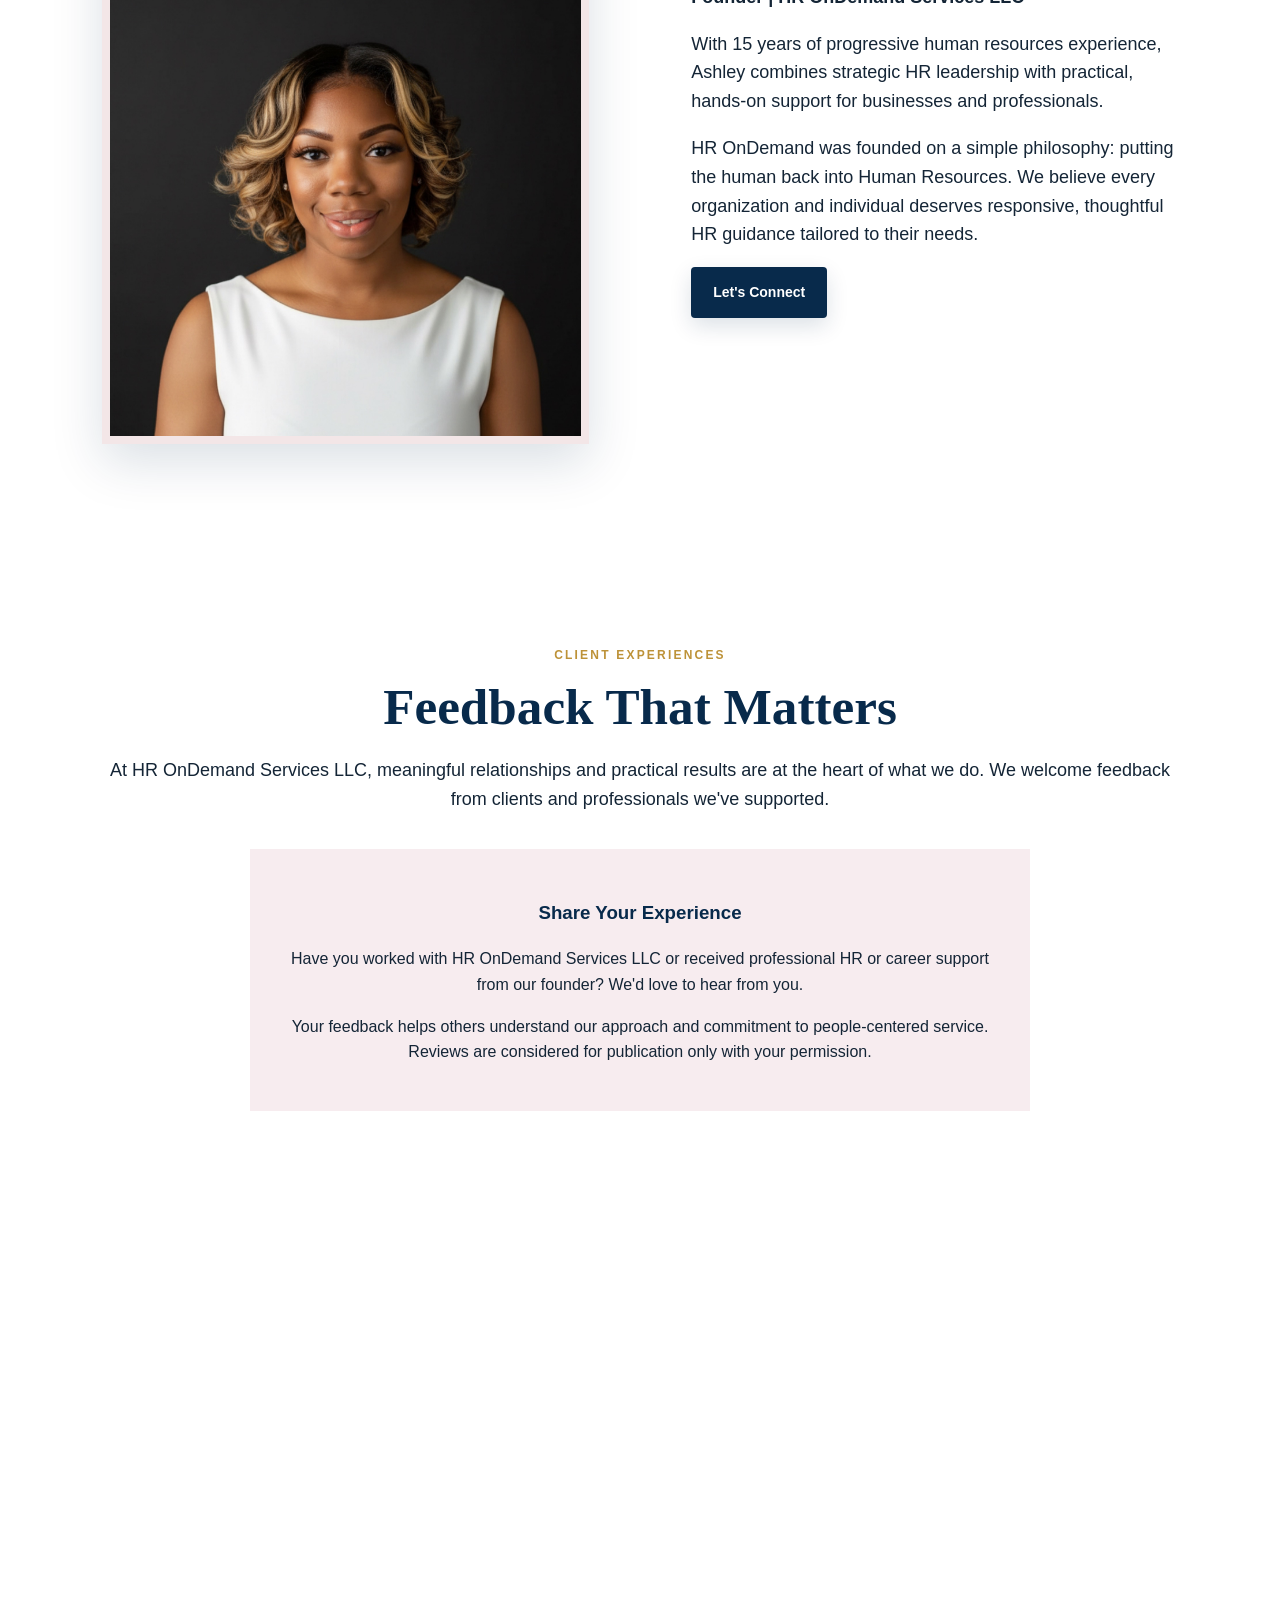
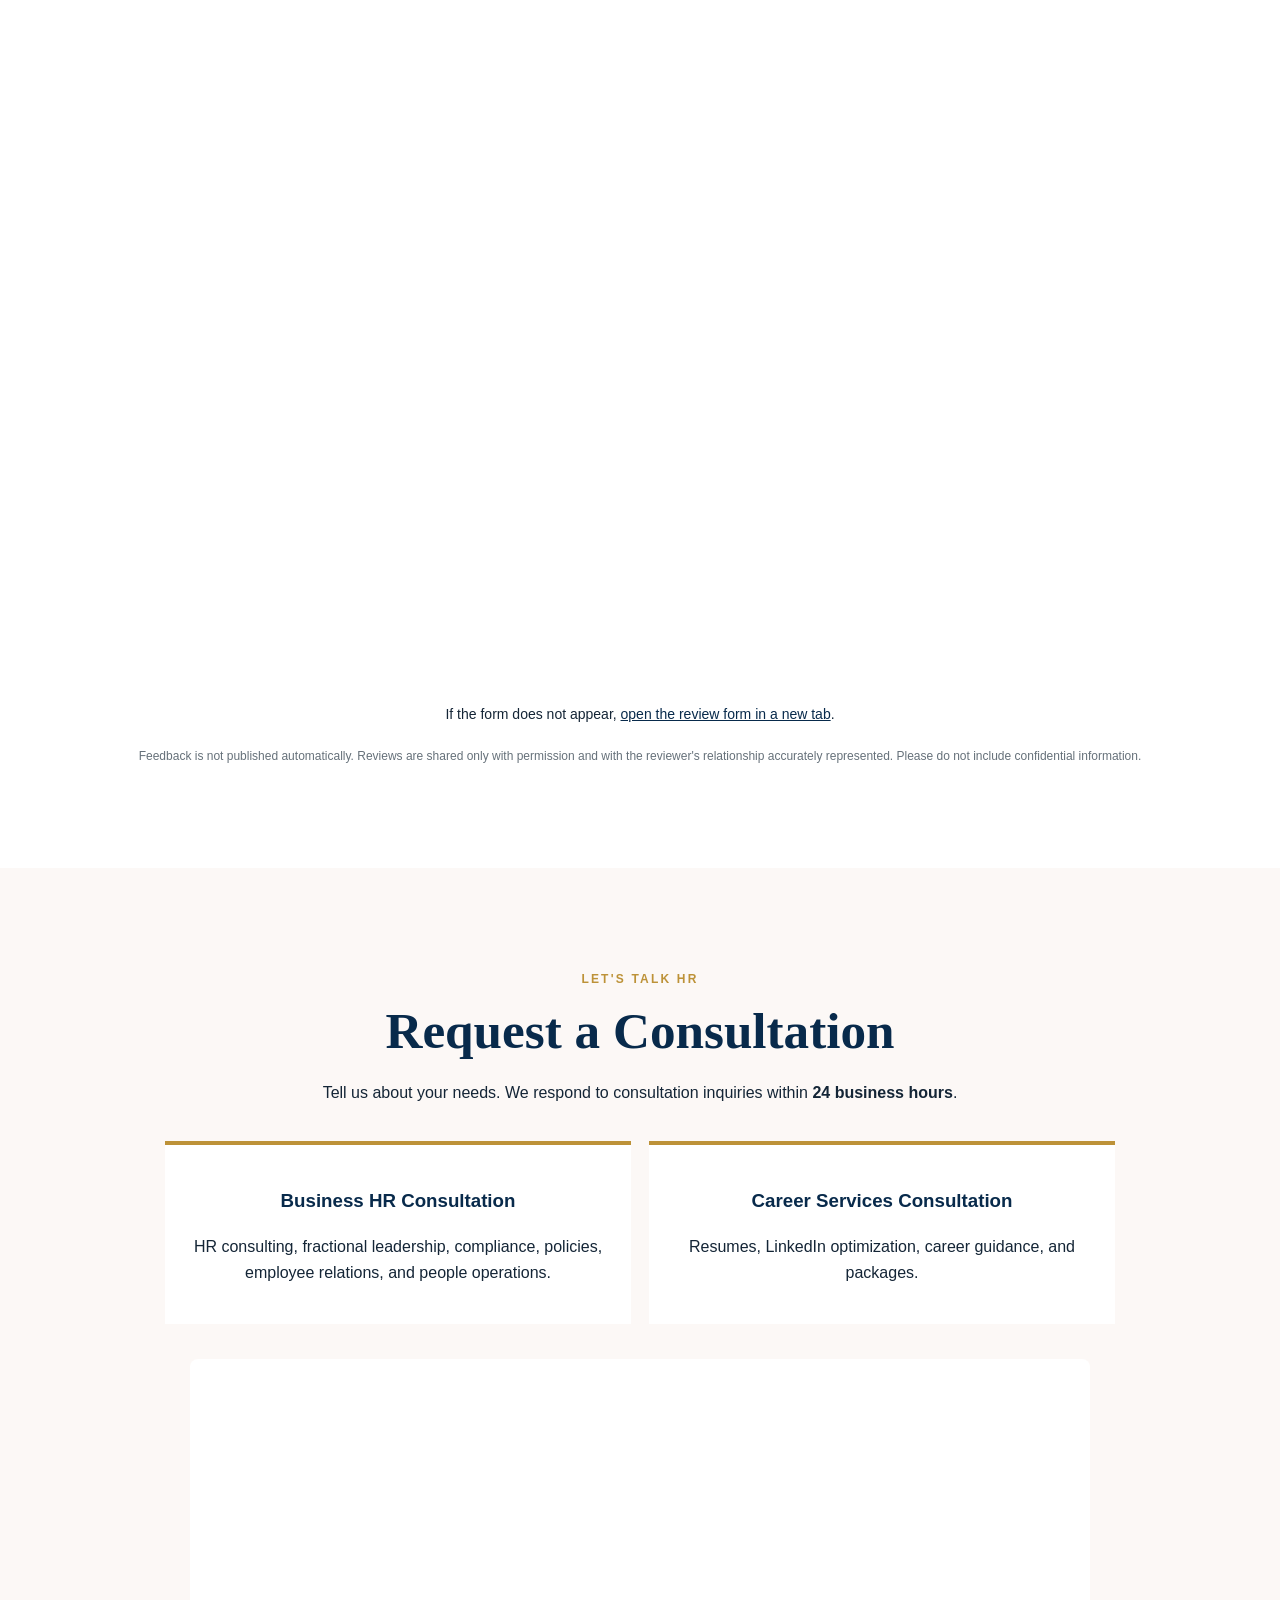
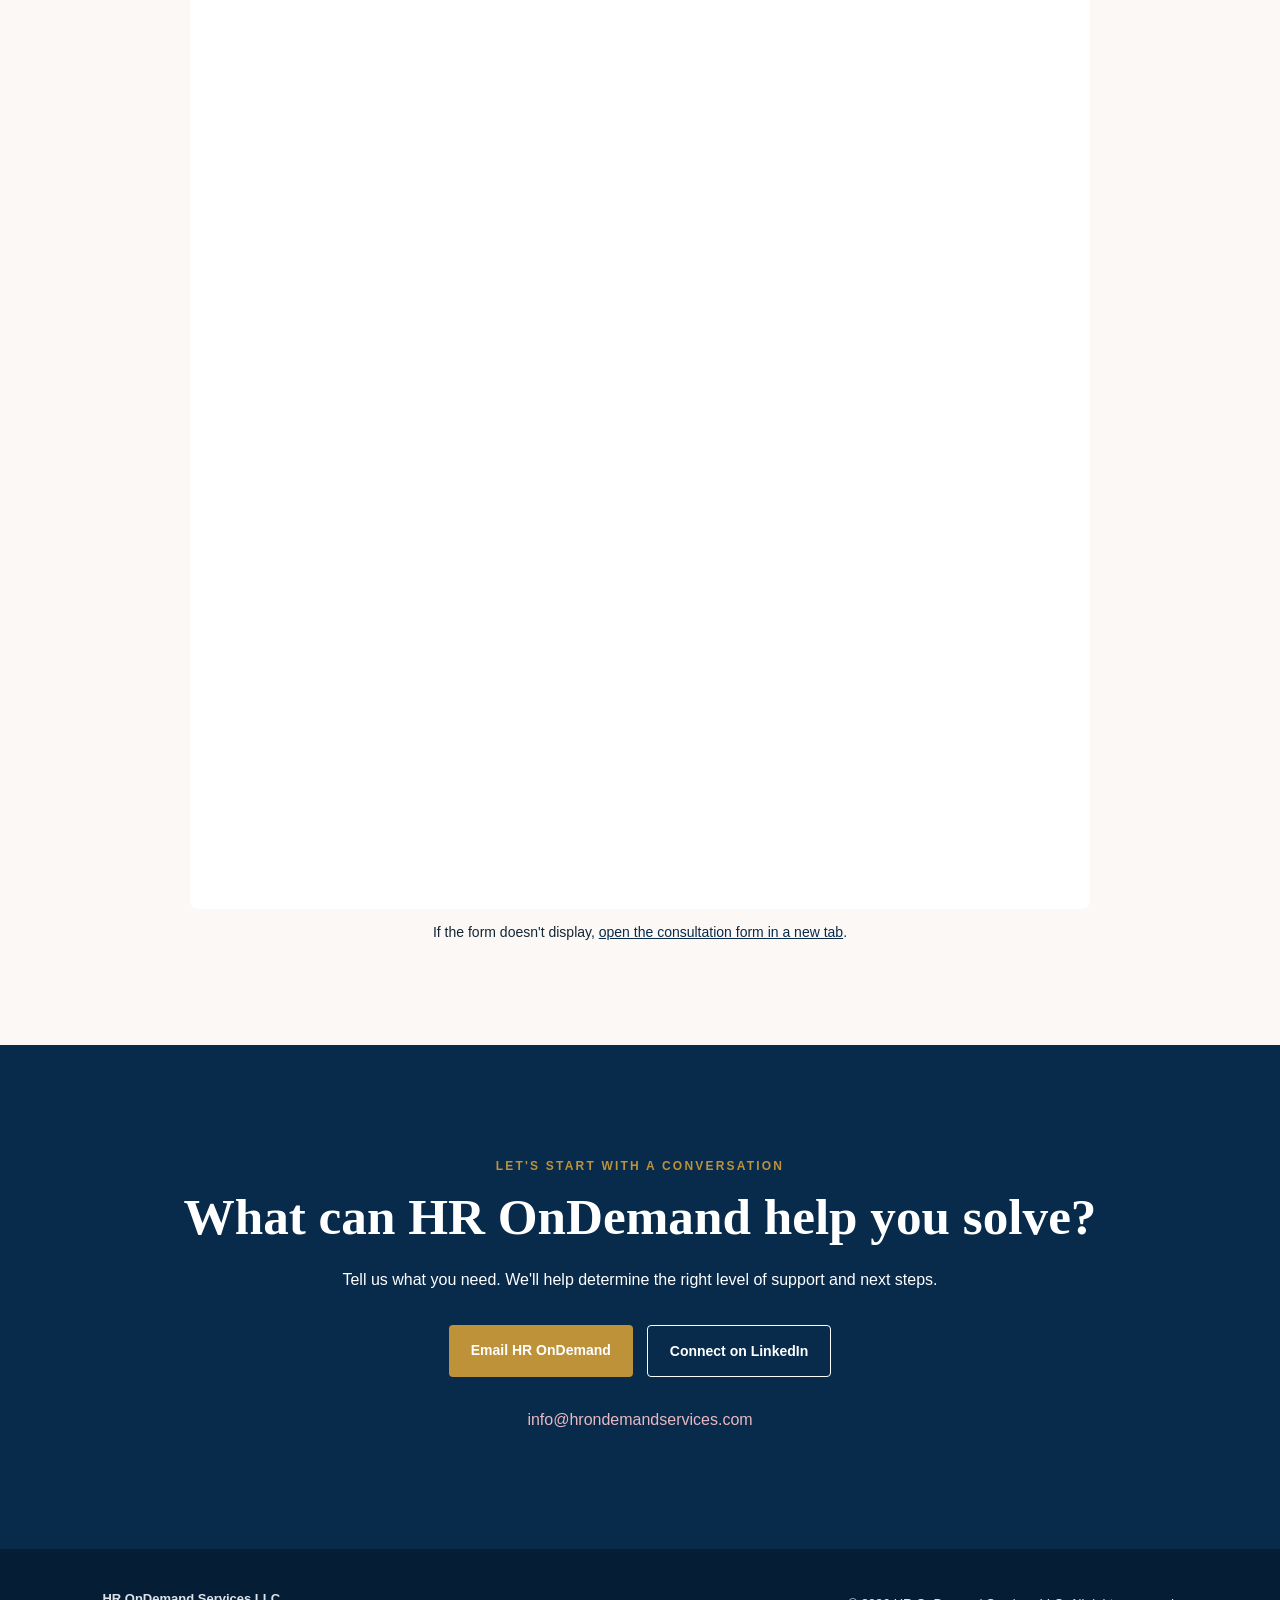
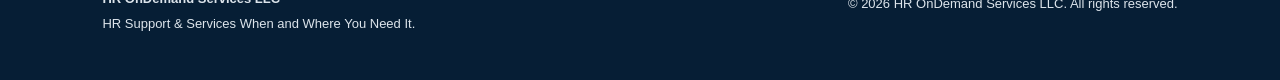
==== commit 2083d426: "Embed Google client feedback and reviews form" ====
--- a/index.html
+++ b/index.html
@@ -11,7 +11,7 @@
 <section id="business" class="split"><div><p class="eyebrow">HR SOLUTIONS FOR BUSINESS</p><h2>Strategic HR Consulting + Fractional HR Leadership</h2><p>Flexible HR expertise for organizations that need experienced support—without necessarily adding a full-time HR leader to the team.</p><a class="text-link" href="#contact">Partner with HR OnDemand →</a></div><div class="cards"><article><h3>HR Consulting</h3><p><strong>Project-Based & Specialized Support</strong></p><p>Targeted expertise for a specific HR challenge, initiative, compliance need, project, or organizational change.</p></article><article><h3>Fractional HR</h3><p><strong>Ongoing HR Leadership & Support</strong></p><p>Consistent, embedded HR expertise and leadership scaled to your organization—without hiring a full-time HR executive.</p></article><article><h3>People Operations</h3><p><strong>Infrastructure That Supports Growth</strong></p><p>Practical HR systems, policies and people processes that strengthen operations and the employee experience.</p></article></div></section>
 <section id="individual" class="individual"><p class="eyebrow">CAREER SOLUTIONS FOR INDIVIDUALS</p><h2>Position yourself for what's next.</h2><p class="section-copy">Career services backed by 15 years of HR expertise and a hiring-side perspective.</p><div class="price-grid"><article><span>Resume Review</span><strong>$35</strong></article><article><span>Resume Refresh</span><strong>$75</strong></article><article><span>Professional Resume</span><strong>$125</strong></article><article><span>Executive Resume</span><strong>$150</strong></article><article><span>Cover Letter</span><strong>$50</strong></article><article><span>LinkedIn Optimization</span><strong>$125</strong></article><article><span>Career Strategy Session</span><strong>$50 <small>/ 30 min</small></strong></article></div><p class="package">Package options are available. Inquire for details.</p><p><strong>Standard delivery:</strong> 3–7 business days by service. <strong>Rush:</strong> 48 business hours for eligible services, subject to approval, with a 50% additional fee. Timelines begin after payment and receipt of required materials; weekends and holidays excluded. Career Strategy Sessions are appointment-based.</p><a class="btn primary" href="#consultation">Inquire About Career Services</a></section>
 <section id="about" class="about"><div><p class="eyebrow">MEET THE FOUNDER</p><img class="founder-photo" src="IMG_9156.jpeg" alt="Professional portrait of Ashley Wells, founder of HR OnDemand Services LLC" loading="lazy"></div><div><h2>Putting people first, always.</h2><h3>Ashley Wells, MBA</h3><p><strong>Founder | HR OnDemand Services LLC</strong></p><p>With 15 years of progressive human resources experience, Ashley combines strategic HR leadership with practical, hands-on support for businesses and professionals.</p><p>HR OnDemand was founded on a simple philosophy: putting the human back into Human Resources. We believe every organization and individual deserves responsive, thoughtful HR guidance tailored to their needs.</p><a class="btn primary" href="#consultation">Let's Connect</a></div></section>
-<section id="reviews" class="reviews-section"><p class="eyebrow">CLIENT EXPERIENCES</p><h2>Feedback That Matters</h2><p class="section-copy">At HR OnDemand Services LLC, meaningful relationships and practical results are at the heart of what we do. We welcome feedback from clients and professionals we've supported.</p><div class="review-submit"><h3>Share Your Experience</h3><p>Have you worked with HR OnDemand Services LLC or received professional HR or career support from our founder? We'd love to hear from you.</p><p>Your feedback helps others understand our approach and commitment to people-centered service.</p><a class="btn primary" href="mailto:info@hrondemandservices.com?subject=Client%20Feedback%20and%20Review">Share Your Feedback</a><p class="review-note">Testimonials will be published only with permission and with the reviewer's relationship to our business or founder accurately described. Please do not include confidential information.</p></div></section>
+<section id="reviews" class="reviews-section"><p class="eyebrow">CLIENT EXPERIENCES</p><h2>Feedback That Matters</h2><p class="section-copy">At HR OnDemand Services LLC, meaningful relationships and practical results are at the heart of what we do. We welcome feedback from clients and professionals we've supported.</p><div class="review-submit"><h3>Share Your Experience</h3><p>Have you worked with HR OnDemand Services LLC or received professional HR or career support from our founder? We'd love to hear from you.</p><p>Your feedback helps others understand our approach and commitment to people-centered service. Reviews are considered for publication only with your permission.</p></div><div class="google-form-wrap"><iframe class="google-form-frame review-form-frame" src="https://docs.google.com/forms/d/e/1FAIpQLSduA5pHsq57ci5cQPlJPlPyAYJTRvrUOGQ7gKt6IOlBcV7agg/viewform?embedded=true" title="HR OnDemand Services LLC Client Feedback and Reviews Form" loading="lazy">Loading client feedback form…</iframe><p class="form-note">If the form does not appear, <a href="https://docs.google.com/forms/d/e/1FAIpQLSduA5pHsq57ci5cQPlJPlPyAYJTRvrUOGQ7gKt6IOlBcV7agg/viewform" target="_blank" rel="noopener noreferrer">open the review form in a new tab</a>.</p></div><p class="review-note">Feedback is not published automatically. Reviews are shared only with permission and with the reviewer's relationship accurately represented. Please do not include confidential information.</p></section>
 <section id="consultation" class="consultation"><p class="eyebrow">LET'S TALK HR</p><h2>Request a Consultation</h2><p>Tell us about your needs. We respond to consultation inquiries within <strong>24 business hours</strong>.</p><div class="consultation-options"><article><h3>Business HR Consultation</h3><p>HR consulting, fractional leadership, compliance, policies, employee relations, and people operations.</p></article><article><h3>Career Services Consultation</h3><p>Resumes, LinkedIn optimization, career guidance, and packages.</p></article></div><div class="google-form-wrap"><iframe class="google-form-frame" src="https://docs.google.com/forms/d/e/1FAIpQLSd9LYJ8T_3Ka5rT2VOkVhMcPZcYdU_9hxS8HuzA6ecGtznzfQ/viewform?embedded=true" title="HR OnDemand Services LLC Consultation Request Form" loading="lazy">Loading consultation form…</iframe><p class="form-note">If the form doesn't display, <a href="https://docs.google.com/forms/d/e/1FAIpQLSd9LYJ8T_3Ka5rT2VOkVhMcPZcYdU_9hxS8HuzA6ecGtznzfQ/viewform" target="_blank" rel="noopener noreferrer">open the consultation form in a new tab</a>.</p></div></section>
 <section id="contact" class="contact"><p class="eyebrow">LET'S START WITH A CONVERSATION</p><h2>What can HR OnDemand help you solve?</h2><p>Tell us what you need. We'll help determine the right level of support and next steps.</p><div class="actions center"><a class="btn gold" href="mailto:info@hrondemandservices.com">Email HR OnDemand</a><a class="btn outline" href="https://www.linkedin.com/company/hr-ondemand-services-llc/">Connect on LinkedIn</a></div><p class="email">info@hrondemandservices.com</p></section>
 </main>
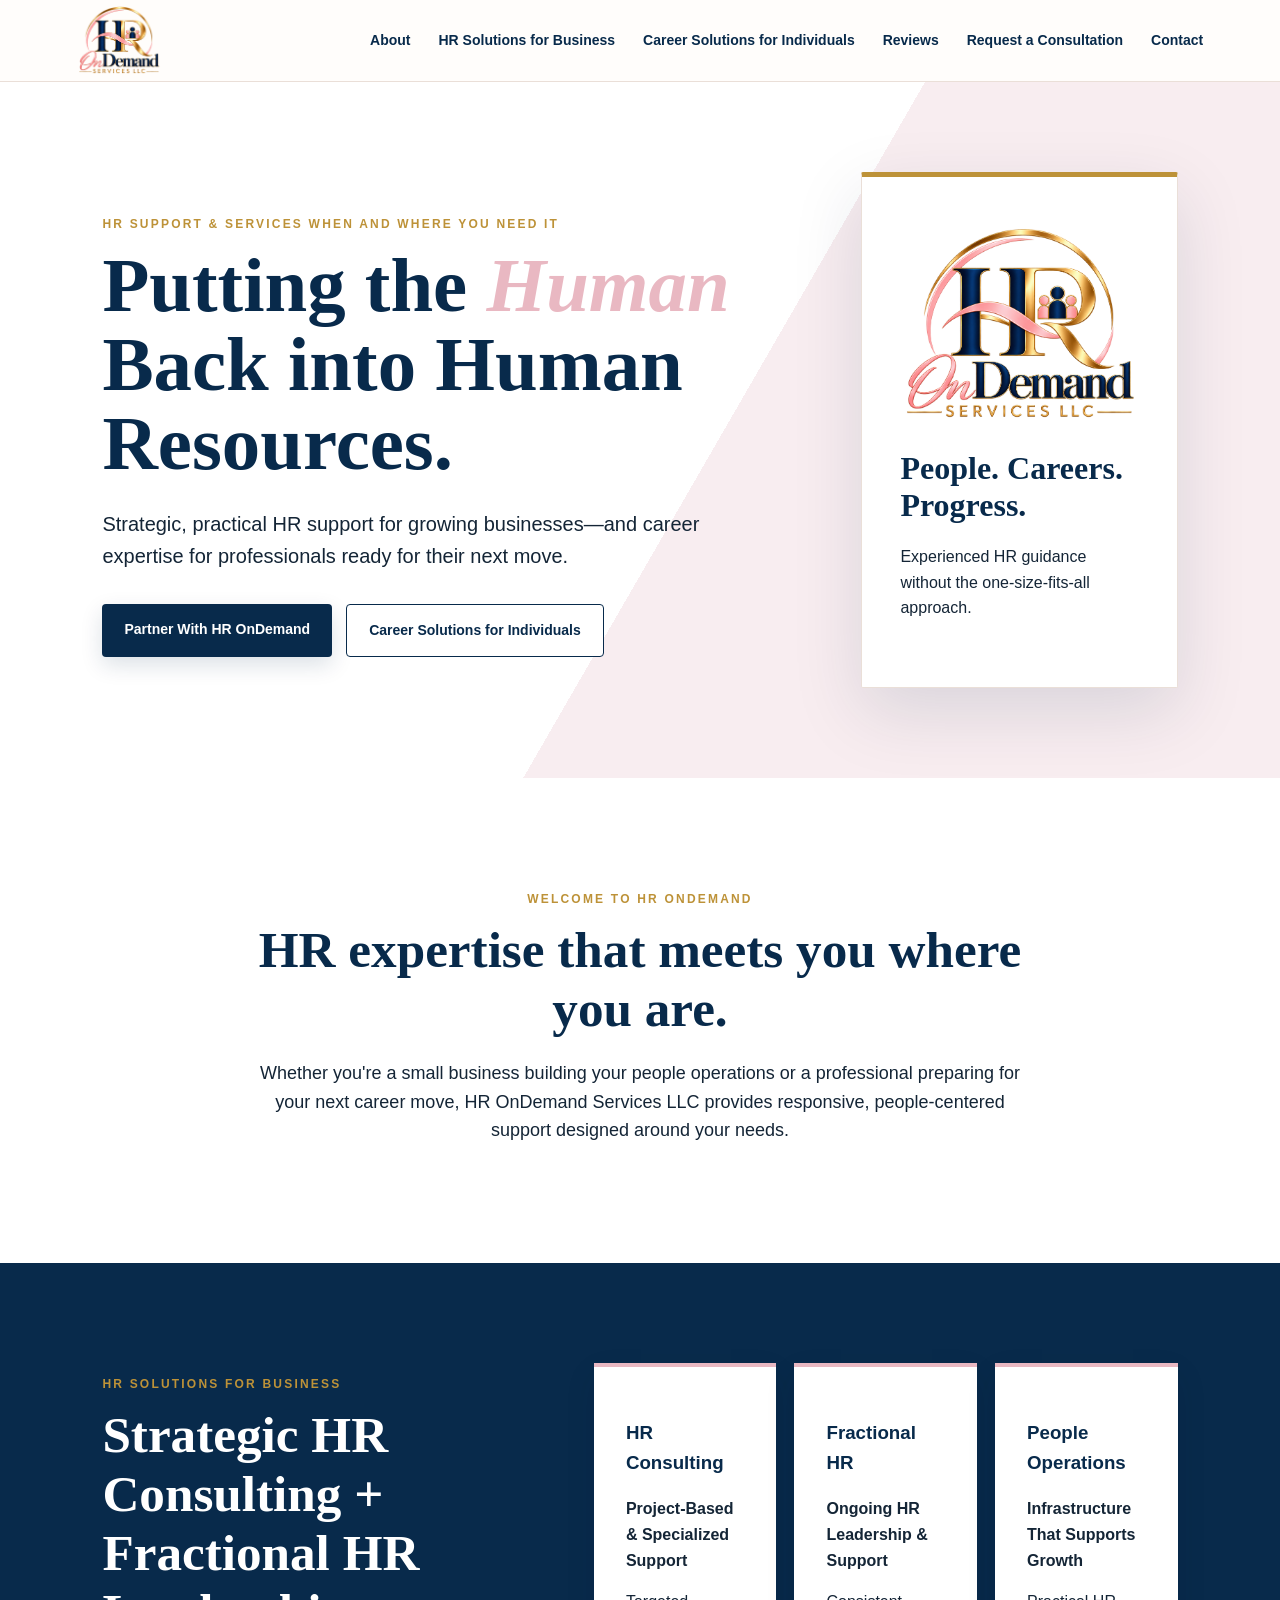
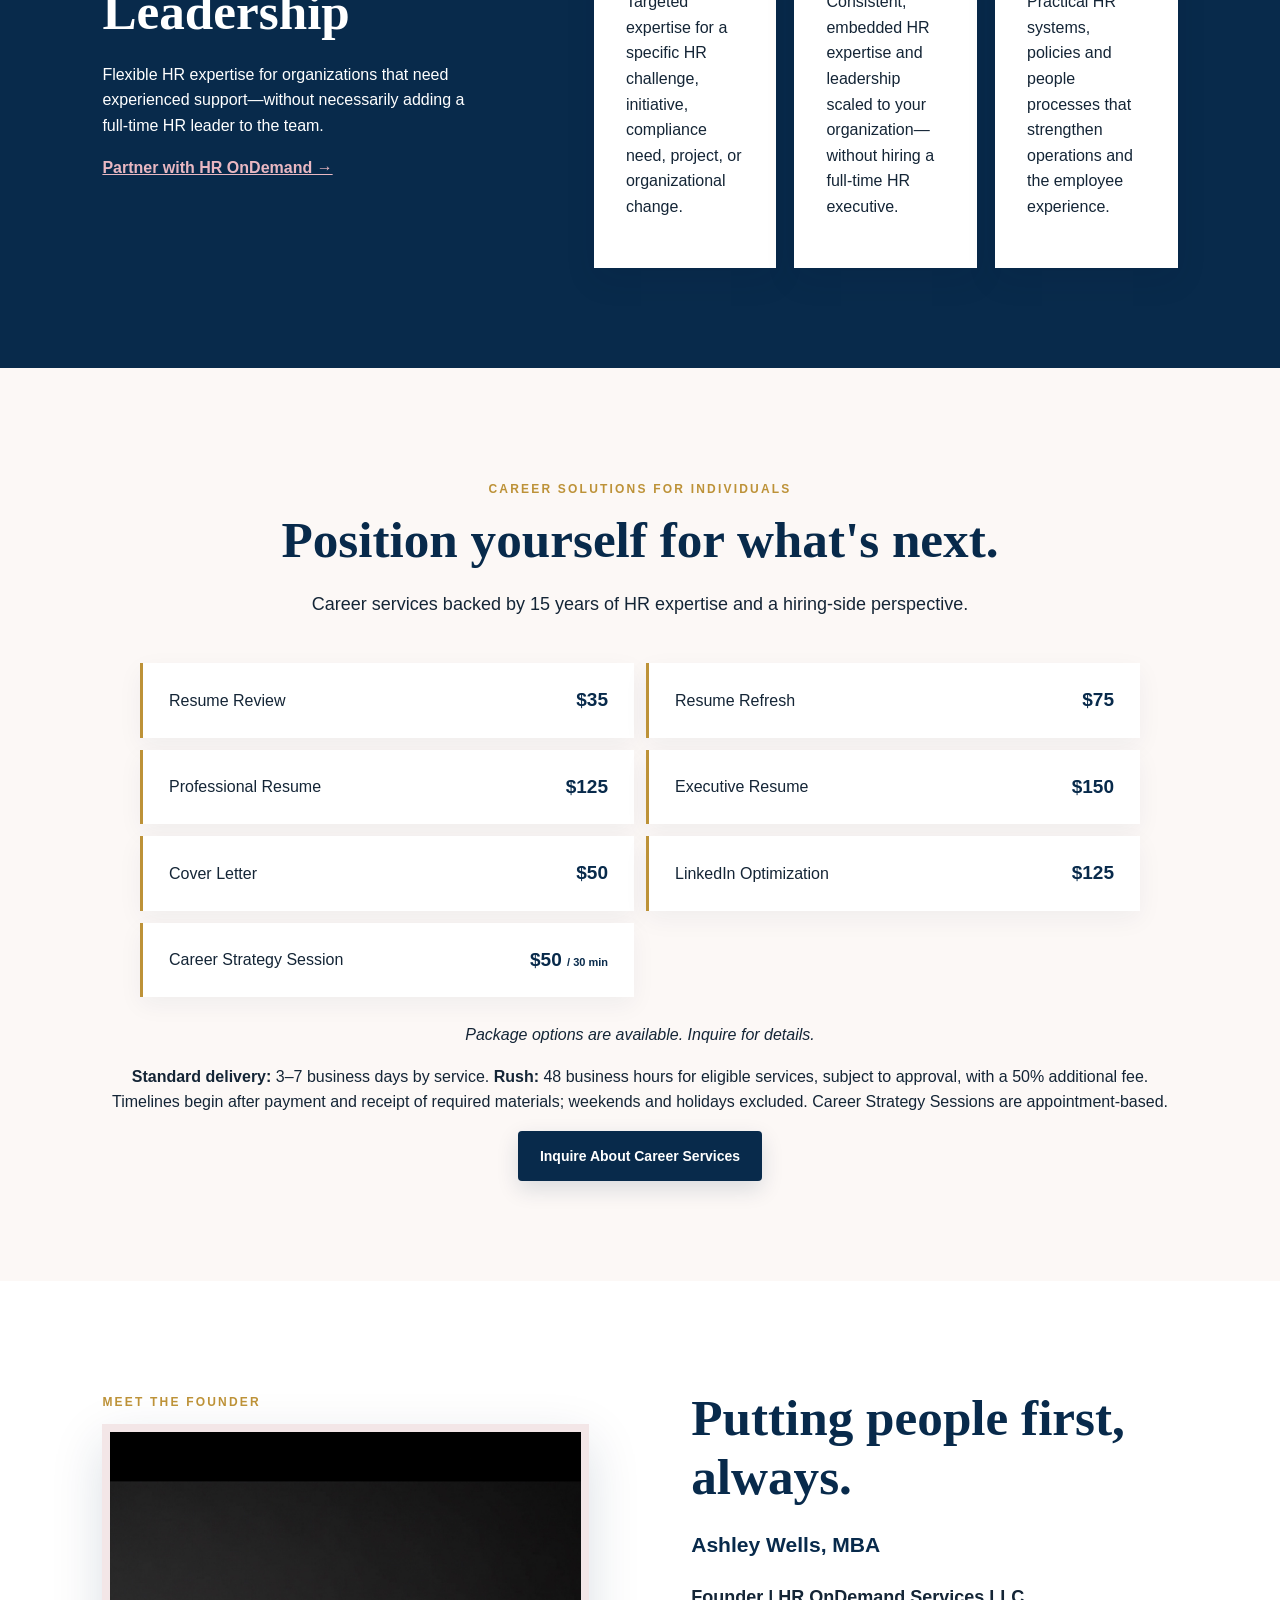
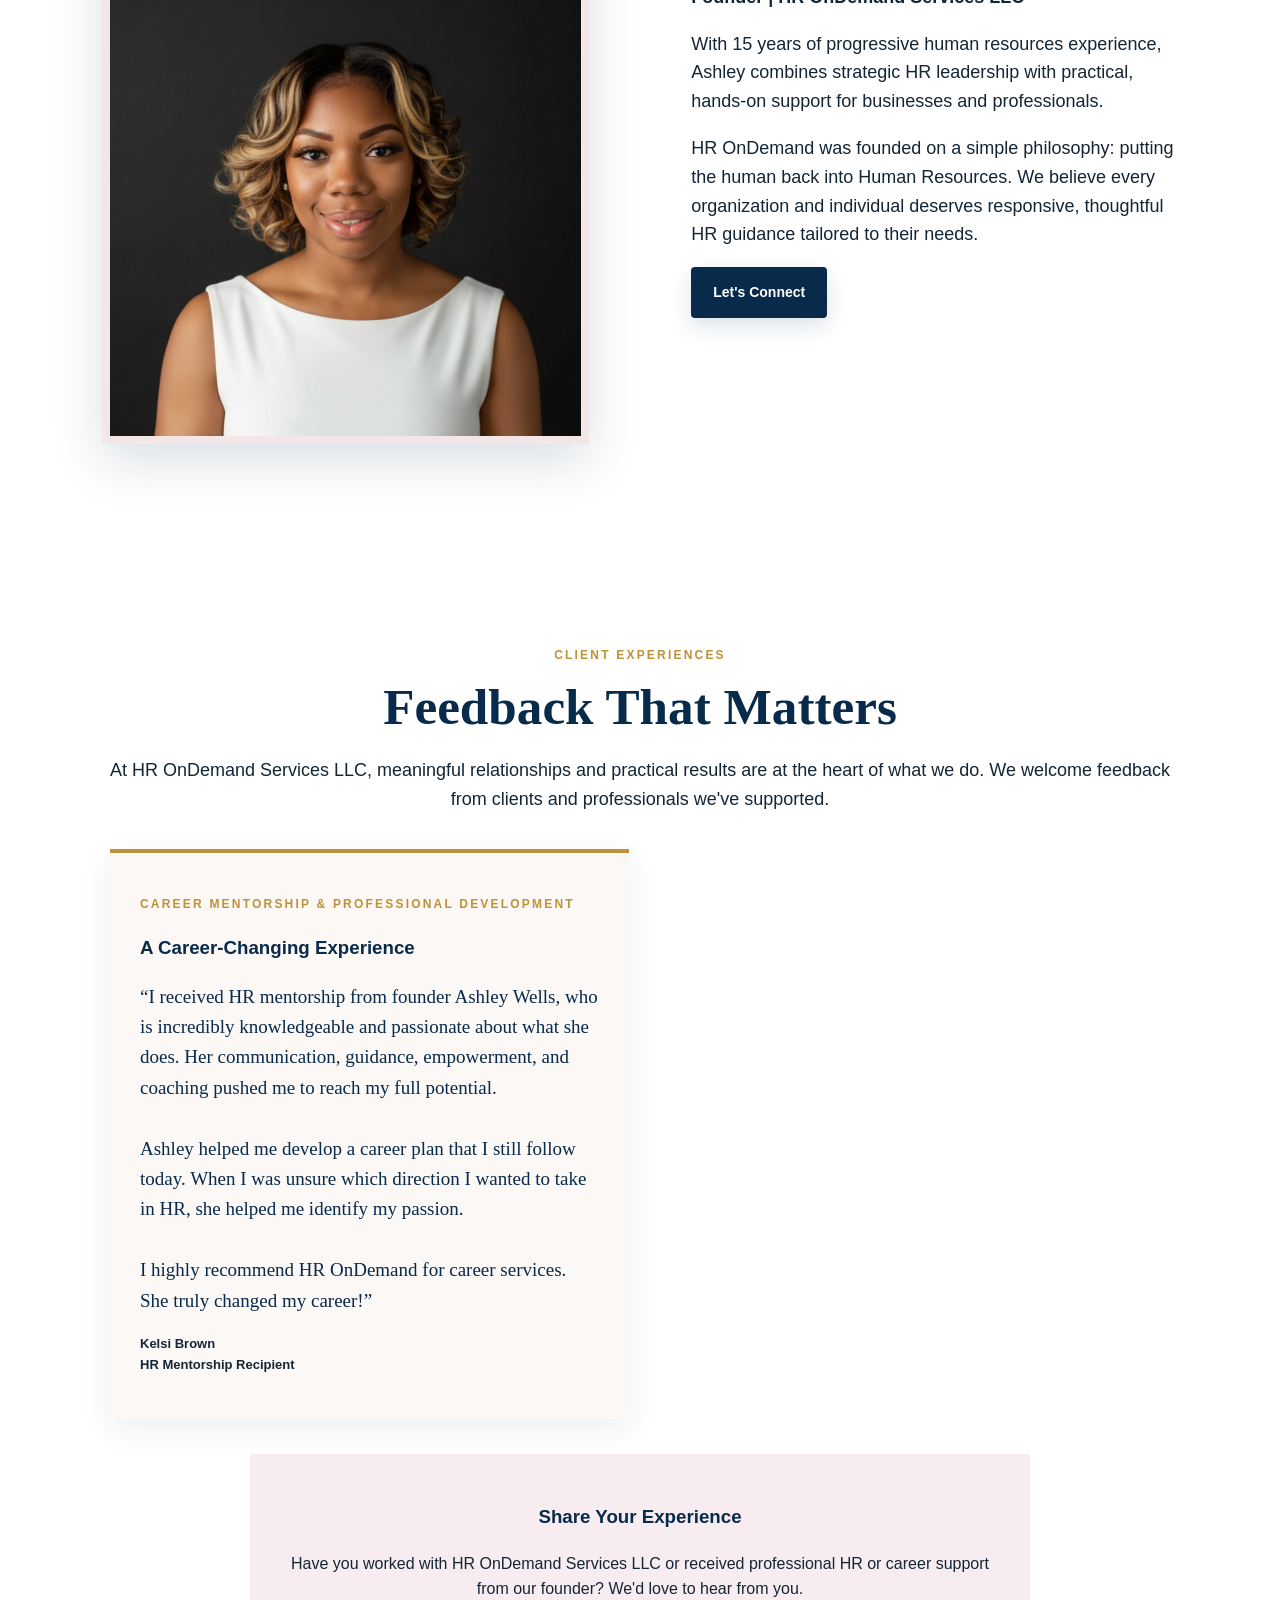
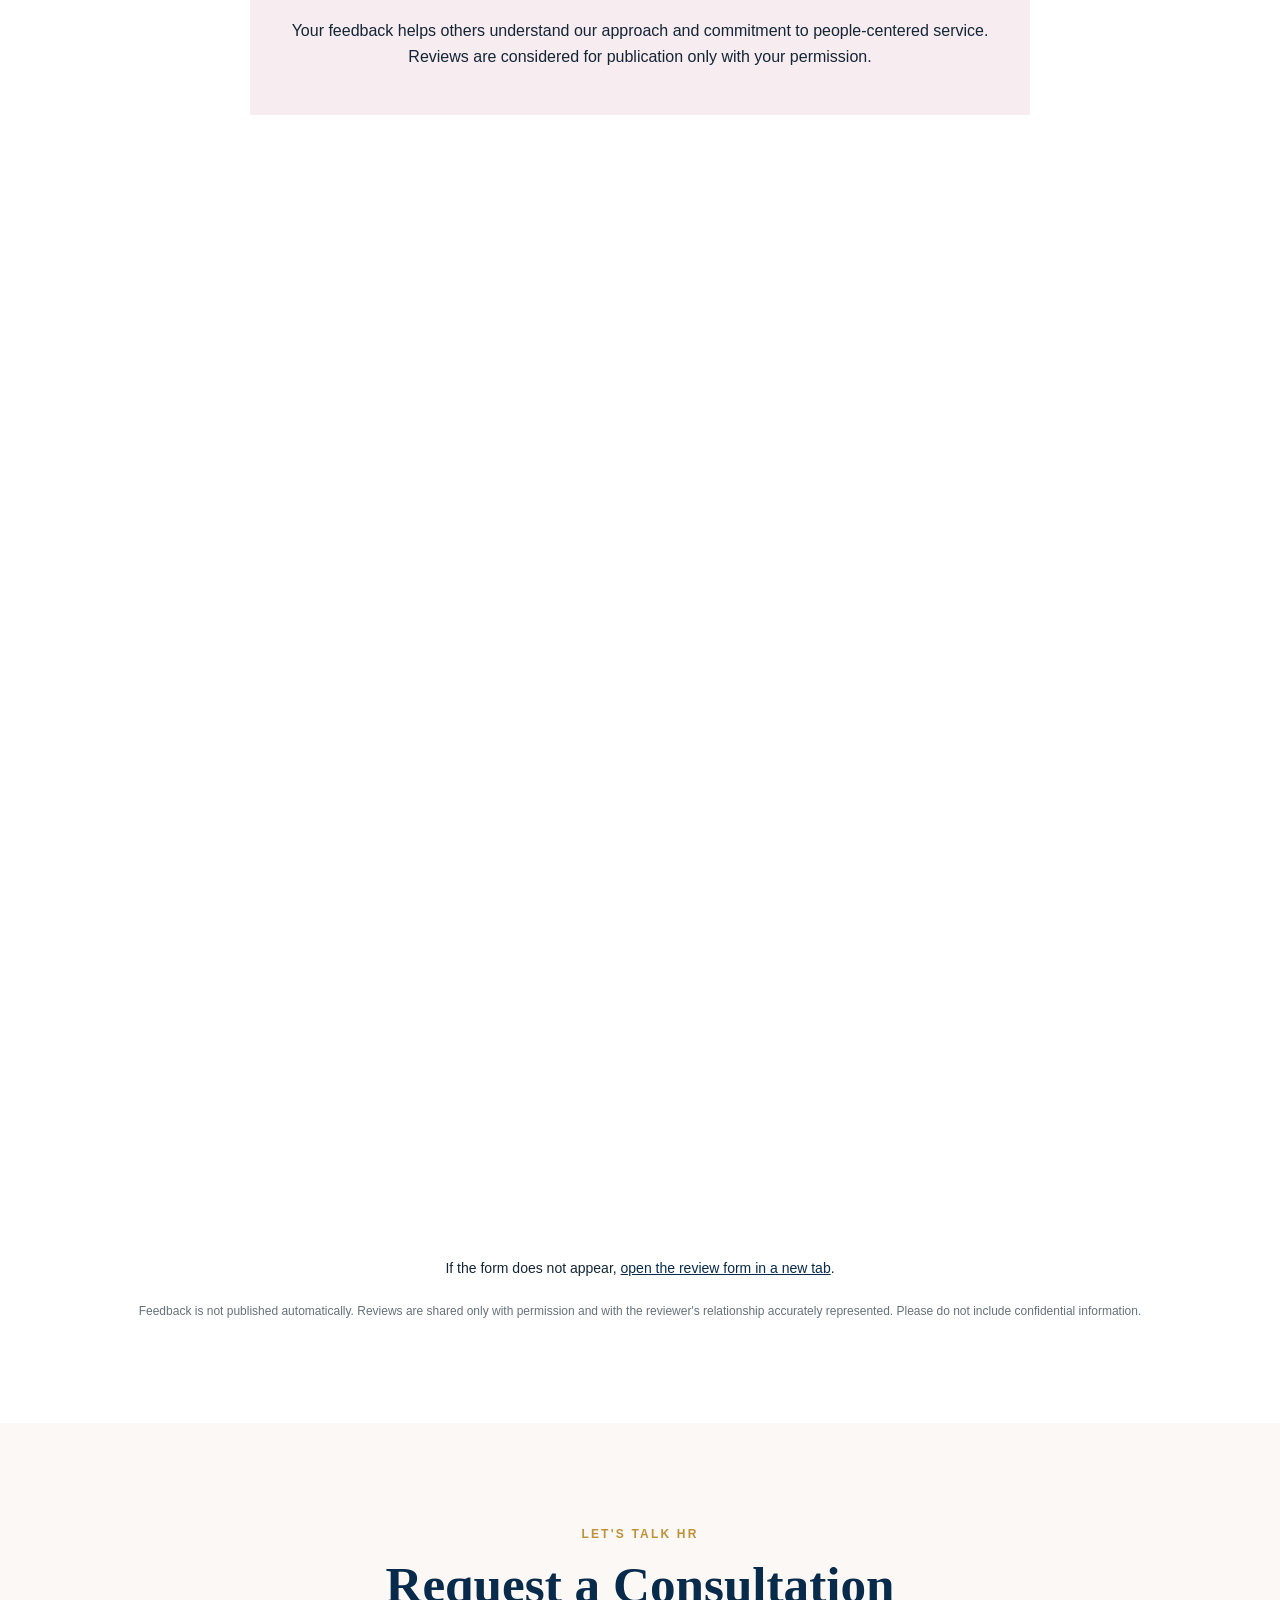
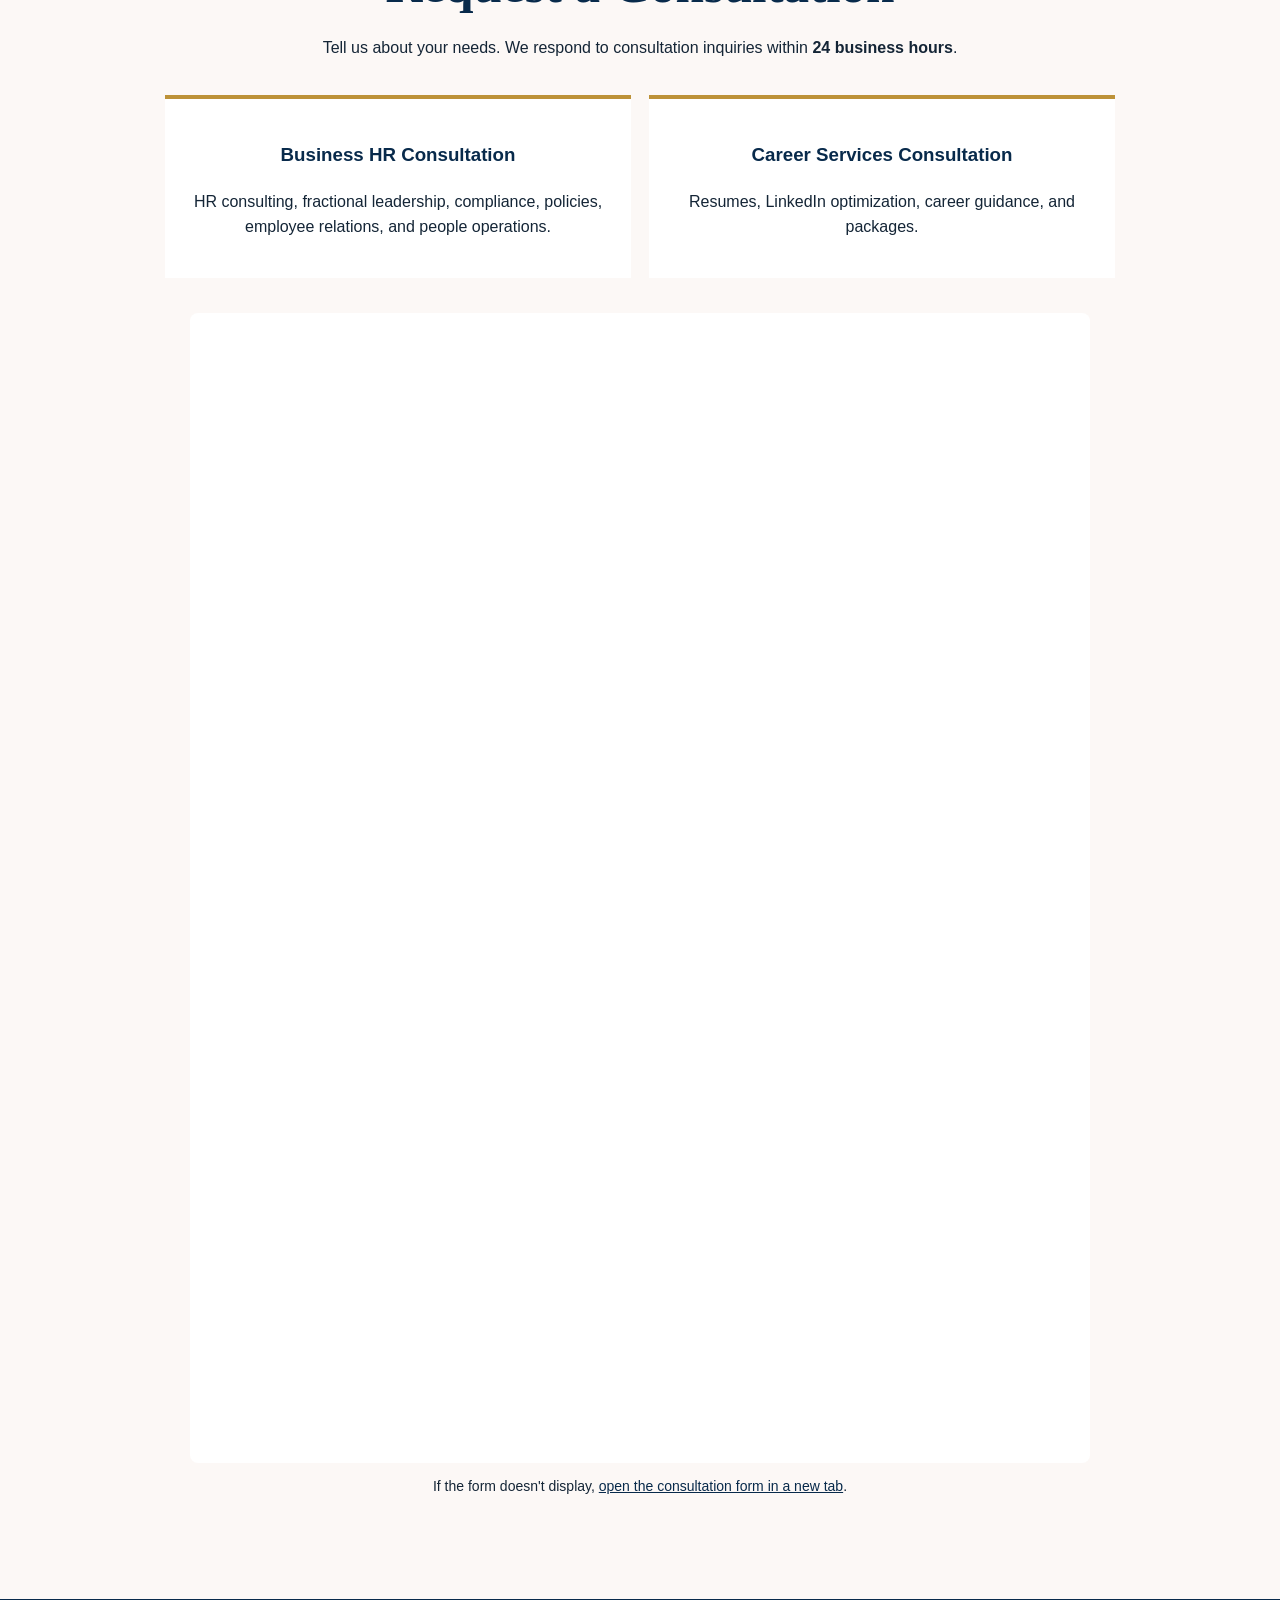
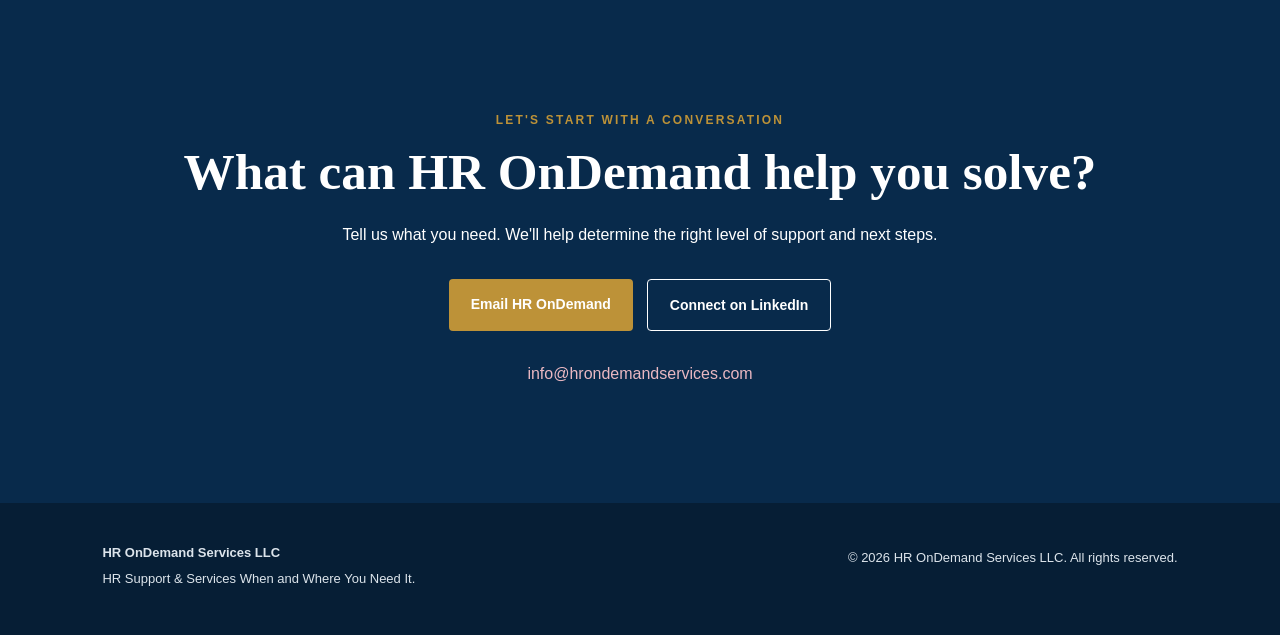
==== commit 5e08ef23: "Publish approved Kelsi Brown mentorship testimonial" ====
--- a/index.html
+++ b/index.html
@@ -11,7 +11,7 @@
 <section id="business" class="split"><div><p class="eyebrow">HR SOLUTIONS FOR BUSINESS</p><h2>Strategic HR Consulting + Fractional HR Leadership</h2><p>Flexible HR expertise for organizations that need experienced support—without necessarily adding a full-time HR leader to the team.</p><a class="text-link" href="#contact">Partner with HR OnDemand →</a></div><div class="cards"><article><h3>HR Consulting</h3><p><strong>Project-Based & Specialized Support</strong></p><p>Targeted expertise for a specific HR challenge, initiative, compliance need, project, or organizational change.</p></article><article><h3>Fractional HR</h3><p><strong>Ongoing HR Leadership & Support</strong></p><p>Consistent, embedded HR expertise and leadership scaled to your organization—without hiring a full-time HR executive.</p></article><article><h3>People Operations</h3><p><strong>Infrastructure That Supports Growth</strong></p><p>Practical HR systems, policies and people processes that strengthen operations and the employee experience.</p></article></div></section>
 <section id="individual" class="individual"><p class="eyebrow">CAREER SOLUTIONS FOR INDIVIDUALS</p><h2>Position yourself for what's next.</h2><p class="section-copy">Career services backed by 15 years of HR expertise and a hiring-side perspective.</p><div class="price-grid"><article><span>Resume Review</span><strong>$35</strong></article><article><span>Resume Refresh</span><strong>$75</strong></article><article><span>Professional Resume</span><strong>$125</strong></article><article><span>Executive Resume</span><strong>$150</strong></article><article><span>Cover Letter</span><strong>$50</strong></article><article><span>LinkedIn Optimization</span><strong>$125</strong></article><article><span>Career Strategy Session</span><strong>$50 <small>/ 30 min</small></strong></article></div><p class="package">Package options are available. Inquire for details.</p><p><strong>Standard delivery:</strong> 3–7 business days by service. <strong>Rush:</strong> 48 business hours for eligible services, subject to approval, with a 50% additional fee. Timelines begin after payment and receipt of required materials; weekends and holidays excluded. Career Strategy Sessions are appointment-based.</p><a class="btn primary" href="#consultation">Inquire About Career Services</a></section>
 <section id="about" class="about"><div><p class="eyebrow">MEET THE FOUNDER</p><img class="founder-photo" src="IMG_9156.jpeg" alt="Professional portrait of Ashley Wells, founder of HR OnDemand Services LLC" loading="lazy"></div><div><h2>Putting people first, always.</h2><h3>Ashley Wells, MBA</h3><p><strong>Founder | HR OnDemand Services LLC</strong></p><p>With 15 years of progressive human resources experience, Ashley combines strategic HR leadership with practical, hands-on support for businesses and professionals.</p><p>HR OnDemand was founded on a simple philosophy: putting the human back into Human Resources. We believe every organization and individual deserves responsive, thoughtful HR guidance tailored to their needs.</p><a class="btn primary" href="#consultation">Let's Connect</a></div></section>
-<section id="reviews" class="reviews-section"><p class="eyebrow">CLIENT EXPERIENCES</p><h2>Feedback That Matters</h2><p class="section-copy">At HR OnDemand Services LLC, meaningful relationships and practical results are at the heart of what we do. We welcome feedback from clients and professionals we've supported.</p><div class="review-submit"><h3>Share Your Experience</h3><p>Have you worked with HR OnDemand Services LLC or received professional HR or career support from our founder? We'd love to hear from you.</p><p>Your feedback helps others understand our approach and commitment to people-centered service. Reviews are considered for publication only with your permission.</p></div><div class="google-form-wrap"><iframe class="google-form-frame review-form-frame" src="https://docs.google.com/forms/d/e/1FAIpQLSduA5pHsq57ci5cQPlJPlPyAYJTRvrUOGQ7gKt6IOlBcV7agg/viewform?embedded=true" title="HR OnDemand Services LLC Client Feedback and Reviews Form" loading="lazy">Loading client feedback form…</iframe><p class="form-note">If the form does not appear, <a href="https://docs.google.com/forms/d/e/1FAIpQLSduA5pHsq57ci5cQPlJPlPyAYJTRvrUOGQ7gKt6IOlBcV7agg/viewform" target="_blank" rel="noopener noreferrer">open the review form in a new tab</a>.</p></div><p class="review-note">Feedback is not published automatically. Reviews are shared only with permission and with the reviewer's relationship accurately represented. Please do not include confidential information.</p></section>
+<section id="reviews" class="reviews-section"><p class="eyebrow">CLIENT EXPERIENCES</p><h2>Feedback That Matters</h2><p class="section-copy">At HR OnDemand Services LLC, meaningful relationships and practical results are at the heart of what we do. We welcome feedback from clients and professionals we've supported.</p><div class="review-grid verified-reviews"><article class="review-card"><p class="eyebrow">CAREER MENTORSHIP &amp; PROFESSIONAL DEVELOPMENT</p><h3>A Career-Changing Experience</h3><blockquote>“I received HR mentorship from founder Ashley Wells, who is incredibly knowledgeable and passionate about what she does. Her communication, guidance, empowerment, and coaching pushed me to reach my full potential.<br><br>Ashley helped me develop a career plan that I still follow today. When I was unsure which direction I wanted to take in HR, she helped me identify my passion.<br><br>I highly recommend HR OnDemand for career services. She truly changed my career!”</blockquote><p class="review-source"><strong>Kelsi Brown</strong><br>HR Mentorship Recipient</p></article></div><div class="review-submit"><h3>Share Your Experience</h3><p>Have you worked with HR OnDemand Services LLC or received professional HR or career support from our founder? We'd love to hear from you.</p><p>Your feedback helps others understand our approach and commitment to people-centered service. Reviews are considered for publication only with your permission.</p></div><div class="google-form-wrap"><iframe class="google-form-frame review-form-frame" src="https://docs.google.com/forms/d/e/1FAIpQLSduA5pHsq57ci5cQPlJPlPyAYJTRvrUOGQ7gKt6IOlBcV7agg/viewform?embedded=true" title="HR OnDemand Services LLC Client Feedback and Reviews Form" loading="lazy">Loading client feedback form…</iframe><p class="form-note">If the form does not appear, <a href="https://docs.google.com/forms/d/e/1FAIpQLSduA5pHsq57ci5cQPlJPlPyAYJTRvrUOGQ7gKt6IOlBcV7agg/viewform" target="_blank" rel="noopener noreferrer">open the review form in a new tab</a>.</p></div><p class="review-note">Feedback is not published automatically. Reviews are shared only with permission and with the reviewer's relationship accurately represented. Please do not include confidential information.</p></section>
 <section id="consultation" class="consultation"><p class="eyebrow">LET'S TALK HR</p><h2>Request a Consultation</h2><p>Tell us about your needs. We respond to consultation inquiries within <strong>24 business hours</strong>.</p><div class="consultation-options"><article><h3>Business HR Consultation</h3><p>HR consulting, fractional leadership, compliance, policies, employee relations, and people operations.</p></article><article><h3>Career Services Consultation</h3><p>Resumes, LinkedIn optimization, career guidance, and packages.</p></article></div><div class="google-form-wrap"><iframe class="google-form-frame" src="https://docs.google.com/forms/d/e/1FAIpQLSd9LYJ8T_3Ka5rT2VOkVhMcPZcYdU_9hxS8HuzA6ecGtznzfQ/viewform?embedded=true" title="HR OnDemand Services LLC Consultation Request Form" loading="lazy">Loading consultation form…</iframe><p class="form-note">If the form doesn't display, <a href="https://docs.google.com/forms/d/e/1FAIpQLSd9LYJ8T_3Ka5rT2VOkVhMcPZcYdU_9hxS8HuzA6ecGtznzfQ/viewform" target="_blank" rel="noopener noreferrer">open the consultation form in a new tab</a>.</p></div></section>
 <section id="contact" class="contact"><p class="eyebrow">LET'S START WITH A CONVERSATION</p><h2>What can HR OnDemand help you solve?</h2><p>Tell us what you need. We'll help determine the right level of support and next steps.</p><div class="actions center"><a class="btn gold" href="mailto:info@hrondemandservices.com">Email HR OnDemand</a><a class="btn outline" href="https://www.linkedin.com/company/hr-ondemand-services-llc/">Connect on LinkedIn</a></div><p class="email">info@hrondemandservices.com</p></section>
 </main>
--- a/styles.css
+++ b/styles.css
@@ -10,3 +10,5 @@
 .reviews-section{padding:90px 8vw;text-align:center;background:#fff;scroll-margin-top:90px}.review-empty{max-width:680px;margin:30px auto;padding:42px 30px;background:#fcf8f6;border-top:4px solid #bd9238;box-shadow:0 12px 35px #082a4b12}.review-empty h3{font-family:Georgia,serif;font-size:26px}.review-empty .btn{margin-top:16px}.review-note{font-size:12px;color:#66717a;margin-top:22px}@media(max-width:650px){.reviews-section{padding:65px 6vw}.review-empty{padding:30px 18px}}
 
 .review-grid{max-width:1060px;margin:35px auto;display:grid;grid-template-columns:repeat(2,minmax(0,1fr));gap:22px;text-align:left}.review-card{padding:30px;background:#fcf8f6;border-top:4px solid #bd9238;box-shadow:0 10px 30px #082a4b13}.review-demo{font-size:11px;font-weight:800;letter-spacing:1.3px;color:#7b4751}.review-stars{font-size:25px;letter-spacing:3px;color:#a77c23}.review-card blockquote{font-family:Georgia,serif;font-size:19px;line-height:1.6;margin:18px 0;color:#082a4b}.review-source{font-size:13px;font-weight:700}.review-submit{max-width:780px;margin:35px auto 0;padding:30px;background:#f7ecef}.review-fields{font-size:14px}.review-submit .btn{margin:15px 0}.review-submit .review-note{margin:8px 0 0}@media(max-width:700px){.review-grid{grid-template-columns:1fr}.review-card{padding:23px}}
+
+.review-form-frame{height:1100px}@media(max-width:650px){.review-form-frame{height:1250px}}
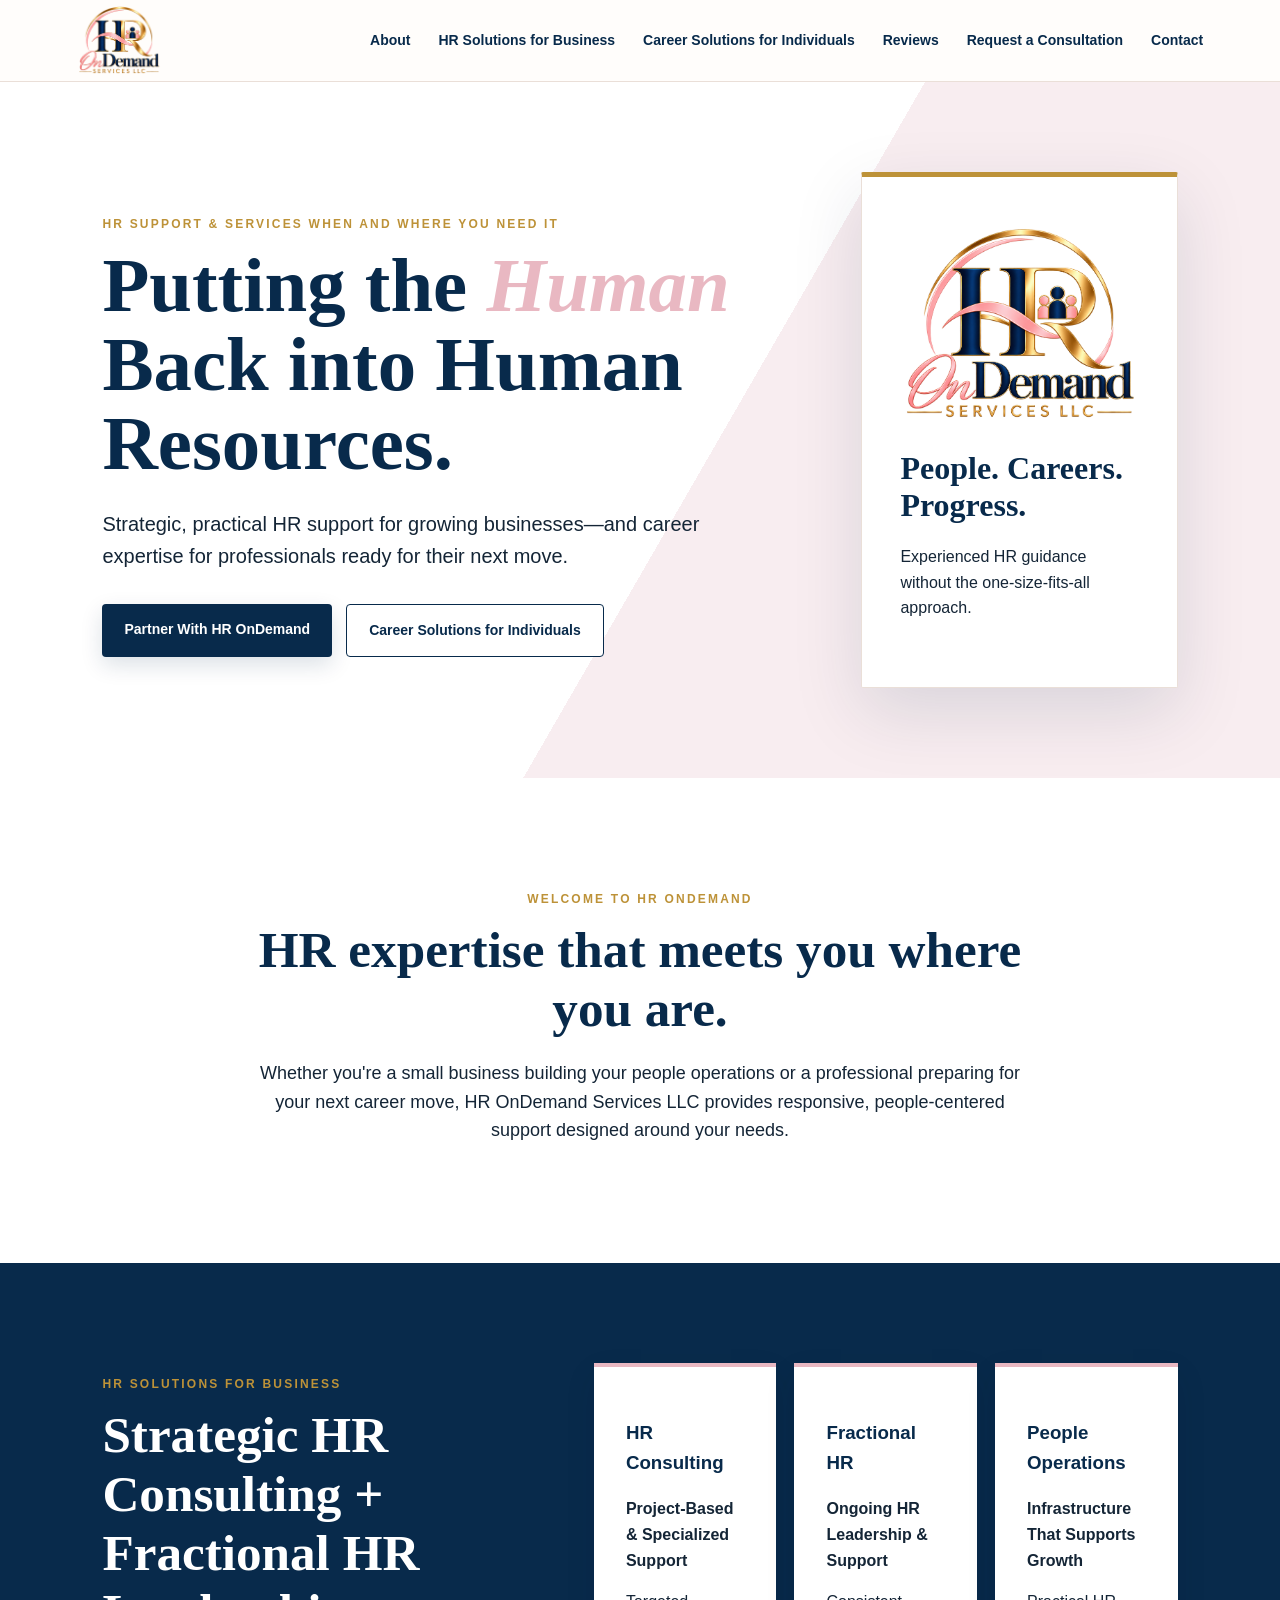
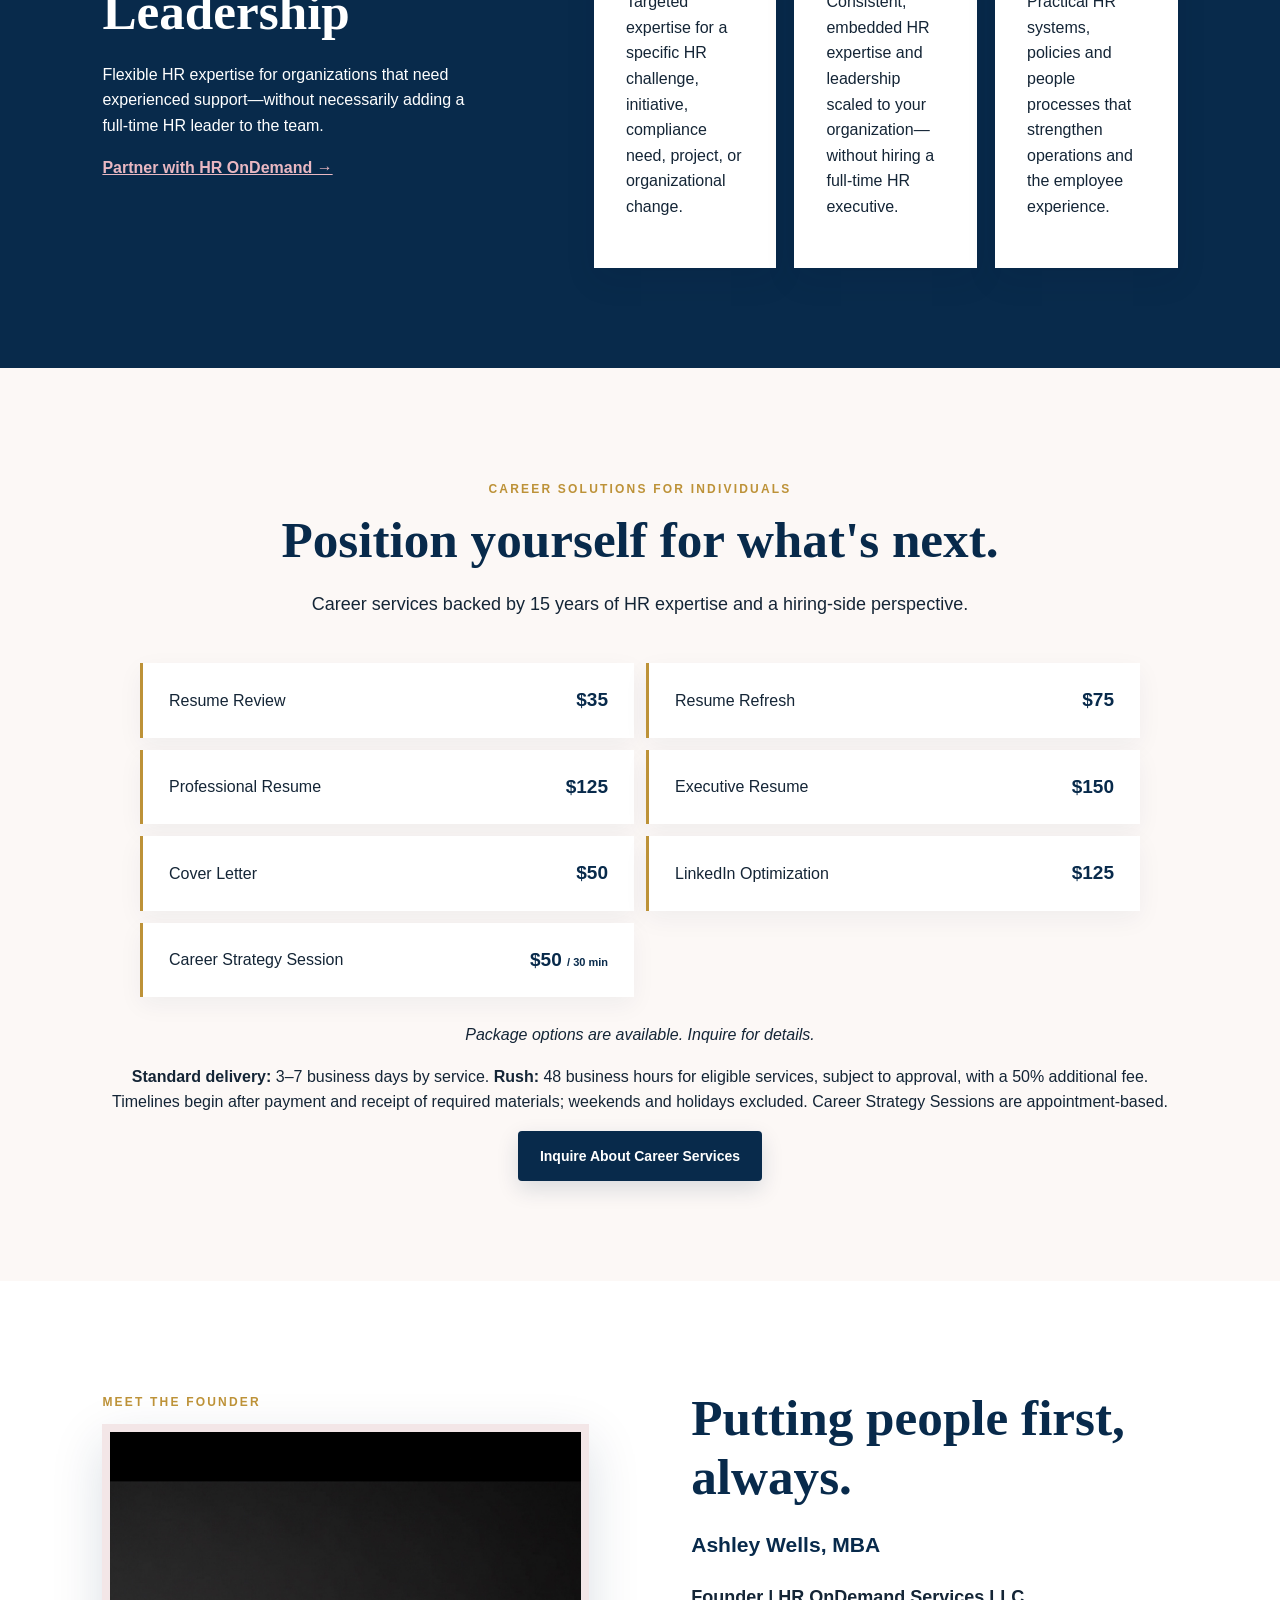
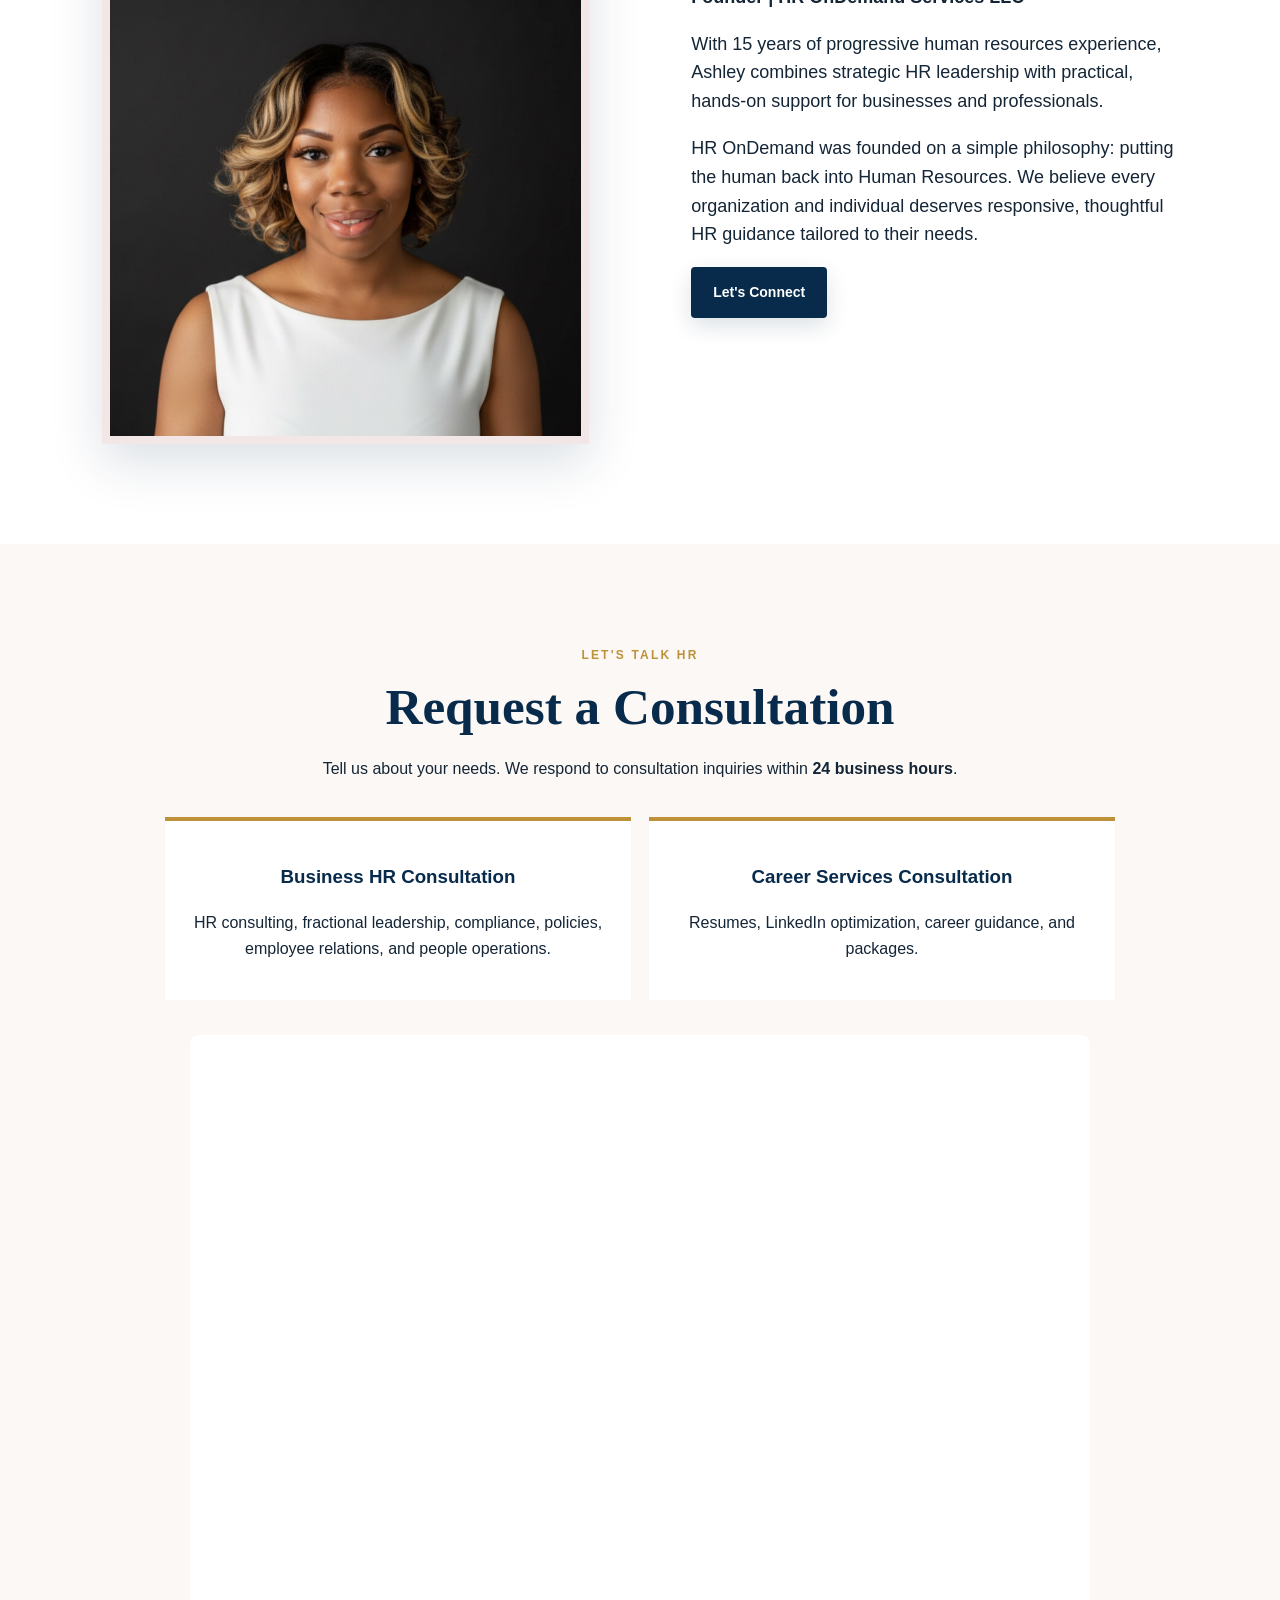
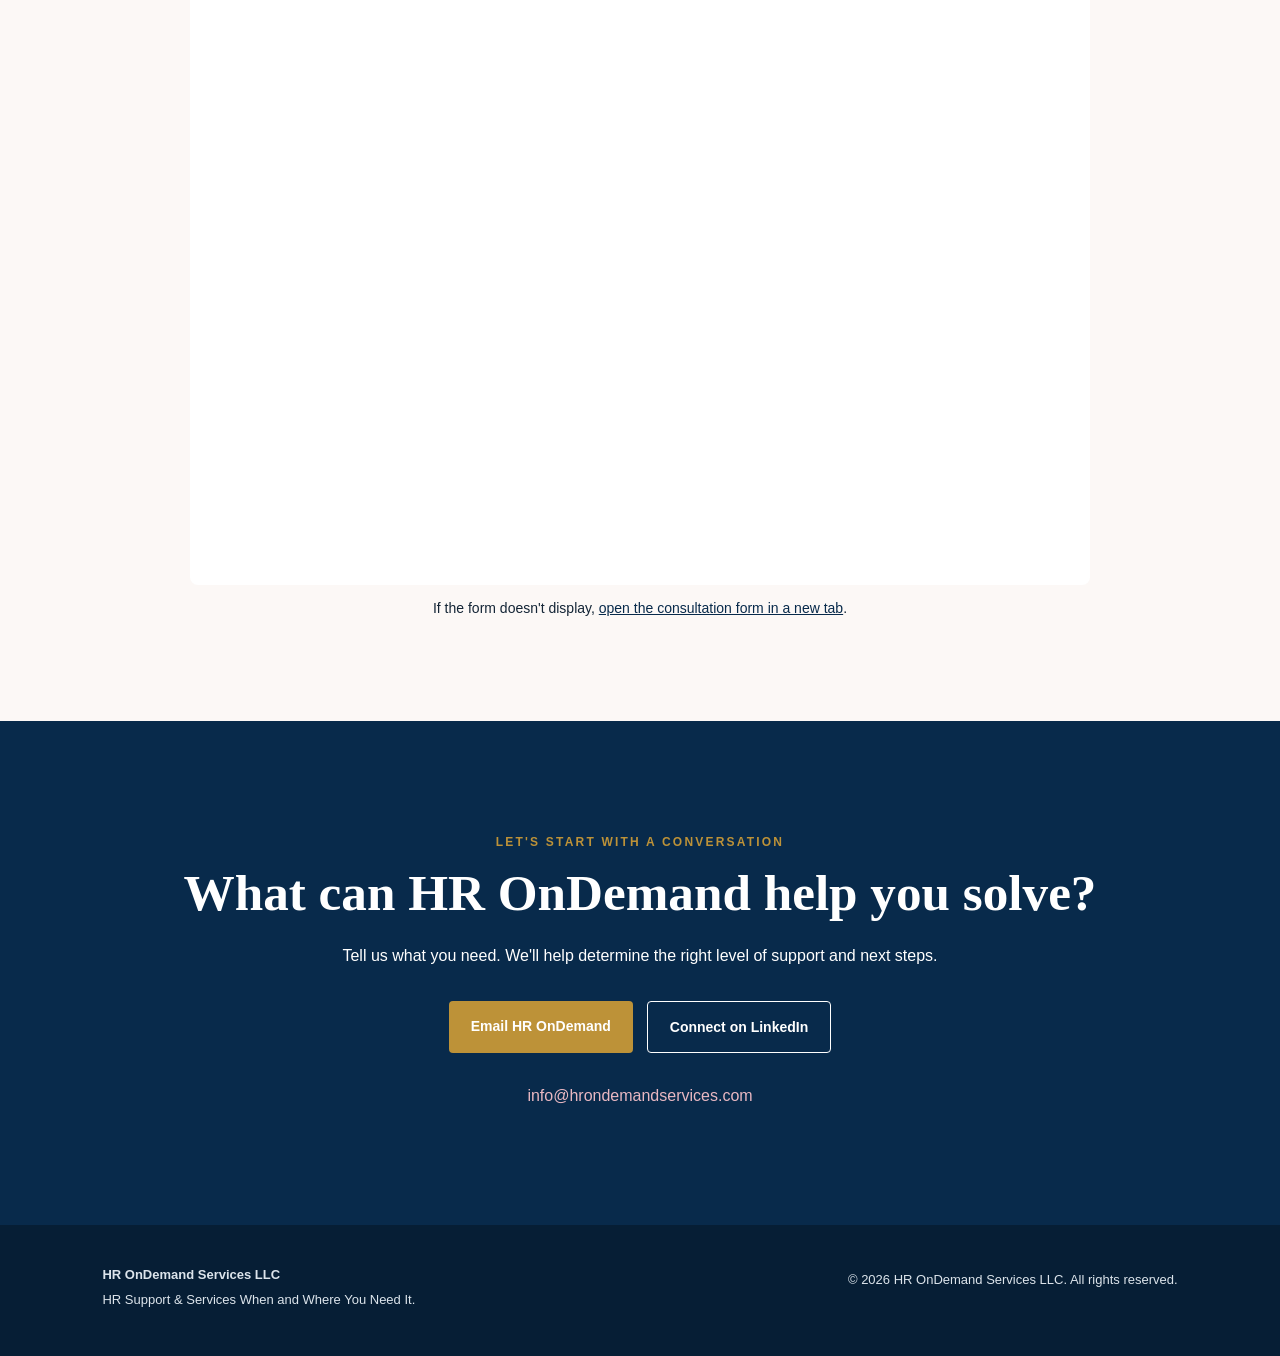
==== commit 5808ae0f: "Move reviews off homepage and link dedicated reviews page" ====
--- a/index.html
+++ b/index.html
@@ -4,14 +4,14 @@
 <meta name="description" content="Flexible HR consulting, fractional HR support, and career services for businesses and professionals.">
 <link rel="stylesheet" href="styles.css"></head>
 <body>
-<header><a class="brand" href="#home"><img class="brand-logo" src="5C5D579D-AB57-41B2-A002-719FC86EBCBA.png" alt="HR OnDemand Services LLC"></a><button class="menu" aria-label="Menu">☰</button><nav><a href="#about">About</a><a href="#business">HR Solutions for Business</a><a href="#individual">Career Solutions for Individuals</a><a href="#reviews">Reviews</a><a href="#consultation">Request a Consultation</a><a href="#contact">Contact</a></nav></header>
+<header><a class="brand" href="#home"><img class="brand-logo" src="5C5D579D-AB57-41B2-A002-719FC86EBCBA.png" alt="HR OnDemand Services LLC"></a><button class="menu" aria-label="Menu">☰</button><nav><a href="#about">About</a><a href="#business">HR Solutions for Business</a><a href="#individual">Career Solutions for Individuals</a><a href="reviews.html">Reviews</a><a href="#consultation">Request a Consultation</a><a href="#contact">Contact</a></nav></header>
 <main id="home">
 <section class="hero"><div><p class="eyebrow">HR SUPPORT & SERVICES WHEN AND WHERE YOU NEED IT</p><h1>Putting the <em>Human</em> Back into Human Resources.</h1><p class="lead">Strategic, practical HR support for growing businesses—and career expertise for professionals ready for their next move.</p><div class="actions"><a class="btn primary" href="#business">Partner With HR OnDemand</a><a class="btn secondary" href="#individual">Career Solutions for Individuals</a></div></div><div class="hero-card"><img class="hero-logo" src="5C5D579D-AB57-41B2-A002-719FC86EBCBA.png" alt="HR OnDemand Services LLC"><h2>People. Careers. Progress.</h2><p>Experienced HR guidance without the one-size-fits-all approach.</p></div></section>
 <section class="intro"><p class="eyebrow">WELCOME TO HR ONDEMAND</p><h2>HR expertise that meets you where you are.</h2><p>Whether you're a small business building your people operations or a professional preparing for your next career move, HR OnDemand Services LLC provides responsive, people-centered support designed around your needs.</p></section>
 <section id="business" class="split"><div><p class="eyebrow">HR SOLUTIONS FOR BUSINESS</p><h2>Strategic HR Consulting + Fractional HR Leadership</h2><p>Flexible HR expertise for organizations that need experienced support—without necessarily adding a full-time HR leader to the team.</p><a class="text-link" href="#contact">Partner with HR OnDemand →</a></div><div class="cards"><article><h3>HR Consulting</h3><p><strong>Project-Based & Specialized Support</strong></p><p>Targeted expertise for a specific HR challenge, initiative, compliance need, project, or organizational change.</p></article><article><h3>Fractional HR</h3><p><strong>Ongoing HR Leadership & Support</strong></p><p>Consistent, embedded HR expertise and leadership scaled to your organization—without hiring a full-time HR executive.</p></article><article><h3>People Operations</h3><p><strong>Infrastructure That Supports Growth</strong></p><p>Practical HR systems, policies and people processes that strengthen operations and the employee experience.</p></article></div></section>
 <section id="individual" class="individual"><p class="eyebrow">CAREER SOLUTIONS FOR INDIVIDUALS</p><h2>Position yourself for what's next.</h2><p class="section-copy">Career services backed by 15 years of HR expertise and a hiring-side perspective.</p><div class="price-grid"><article><span>Resume Review</span><strong>$35</strong></article><article><span>Resume Refresh</span><strong>$75</strong></article><article><span>Professional Resume</span><strong>$125</strong></article><article><span>Executive Resume</span><strong>$150</strong></article><article><span>Cover Letter</span><strong>$50</strong></article><article><span>LinkedIn Optimization</span><strong>$125</strong></article><article><span>Career Strategy Session</span><strong>$50 <small>/ 30 min</small></strong></article></div><p class="package">Package options are available. Inquire for details.</p><p><strong>Standard delivery:</strong> 3–7 business days by service. <strong>Rush:</strong> 48 business hours for eligible services, subject to approval, with a 50% additional fee. Timelines begin after payment and receipt of required materials; weekends and holidays excluded. Career Strategy Sessions are appointment-based.</p><a class="btn primary" href="#consultation">Inquire About Career Services</a></section>
 <section id="about" class="about"><div><p class="eyebrow">MEET THE FOUNDER</p><img class="founder-photo" src="IMG_9156.jpeg" alt="Professional portrait of Ashley Wells, founder of HR OnDemand Services LLC" loading="lazy"></div><div><h2>Putting people first, always.</h2><h3>Ashley Wells, MBA</h3><p><strong>Founder | HR OnDemand Services LLC</strong></p><p>With 15 years of progressive human resources experience, Ashley combines strategic HR leadership with practical, hands-on support for businesses and professionals.</p><p>HR OnDemand was founded on a simple philosophy: putting the human back into Human Resources. We believe every organization and individual deserves responsive, thoughtful HR guidance tailored to their needs.</p><a class="btn primary" href="#consultation">Let's Connect</a></div></section>
-<section id="reviews" class="reviews-section"><p class="eyebrow">CLIENT EXPERIENCES</p><h2>Feedback That Matters</h2><p class="section-copy">At HR OnDemand Services LLC, meaningful relationships and practical results are at the heart of what we do. We welcome feedback from clients and professionals we've supported.</p><div class="review-grid verified-reviews"><article class="review-card"><p class="eyebrow">CAREER MENTORSHIP &amp; PROFESSIONAL DEVELOPMENT</p><h3>A Career-Changing Experience</h3><blockquote>“I received HR mentorship from founder Ashley Wells, who is incredibly knowledgeable and passionate about what she does. Her communication, guidance, empowerment, and coaching pushed me to reach my full potential.<br><br>Ashley helped me develop a career plan that I still follow today. When I was unsure which direction I wanted to take in HR, she helped me identify my passion.<br><br>I highly recommend HR OnDemand for career services. She truly changed my career!”</blockquote><p class="review-source"><strong>Kelsi Brown</strong><br>HR Mentorship Recipient</p></article></div><div class="review-submit"><h3>Share Your Experience</h3><p>Have you worked with HR OnDemand Services LLC or received professional HR or career support from our founder? We'd love to hear from you.</p><p>Your feedback helps others understand our approach and commitment to people-centered service. Reviews are considered for publication only with your permission.</p></div><div class="google-form-wrap"><iframe class="google-form-frame review-form-frame" src="https://docs.google.com/forms/d/e/1FAIpQLSduA5pHsq57ci5cQPlJPlPyAYJTRvrUOGQ7gKt6IOlBcV7agg/viewform?embedded=true" title="HR OnDemand Services LLC Client Feedback and Reviews Form" loading="lazy">Loading client feedback form…</iframe><p class="form-note">If the form does not appear, <a href="https://docs.google.com/forms/d/e/1FAIpQLSduA5pHsq57ci5cQPlJPlPyAYJTRvrUOGQ7gKt6IOlBcV7agg/viewform" target="_blank" rel="noopener noreferrer">open the review form in a new tab</a>.</p></div><p class="review-note">Feedback is not published automatically. Reviews are shared only with permission and with the reviewer's relationship accurately represented. Please do not include confidential information.</p></section>
+
 <section id="consultation" class="consultation"><p class="eyebrow">LET'S TALK HR</p><h2>Request a Consultation</h2><p>Tell us about your needs. We respond to consultation inquiries within <strong>24 business hours</strong>.</p><div class="consultation-options"><article><h3>Business HR Consultation</h3><p>HR consulting, fractional leadership, compliance, policies, employee relations, and people operations.</p></article><article><h3>Career Services Consultation</h3><p>Resumes, LinkedIn optimization, career guidance, and packages.</p></article></div><div class="google-form-wrap"><iframe class="google-form-frame" src="https://docs.google.com/forms/d/e/1FAIpQLSd9LYJ8T_3Ka5rT2VOkVhMcPZcYdU_9hxS8HuzA6ecGtznzfQ/viewform?embedded=true" title="HR OnDemand Services LLC Consultation Request Form" loading="lazy">Loading consultation form…</iframe><p class="form-note">If the form doesn't display, <a href="https://docs.google.com/forms/d/e/1FAIpQLSd9LYJ8T_3Ka5rT2VOkVhMcPZcYdU_9hxS8HuzA6ecGtznzfQ/viewform" target="_blank" rel="noopener noreferrer">open the consultation form in a new tab</a>.</p></div></section>
 <section id="contact" class="contact"><p class="eyebrow">LET'S START WITH A CONVERSATION</p><h2>What can HR OnDemand help you solve?</h2><p>Tell us what you need. We'll help determine the right level of support and next steps.</p><div class="actions center"><a class="btn gold" href="mailto:info@hrondemandservices.com">Email HR OnDemand</a><a class="btn outline" href="https://www.linkedin.com/company/hr-ondemand-services-llc/">Connect on LinkedIn</a></div><p class="email">info@hrondemandservices.com</p></section>
 </main>
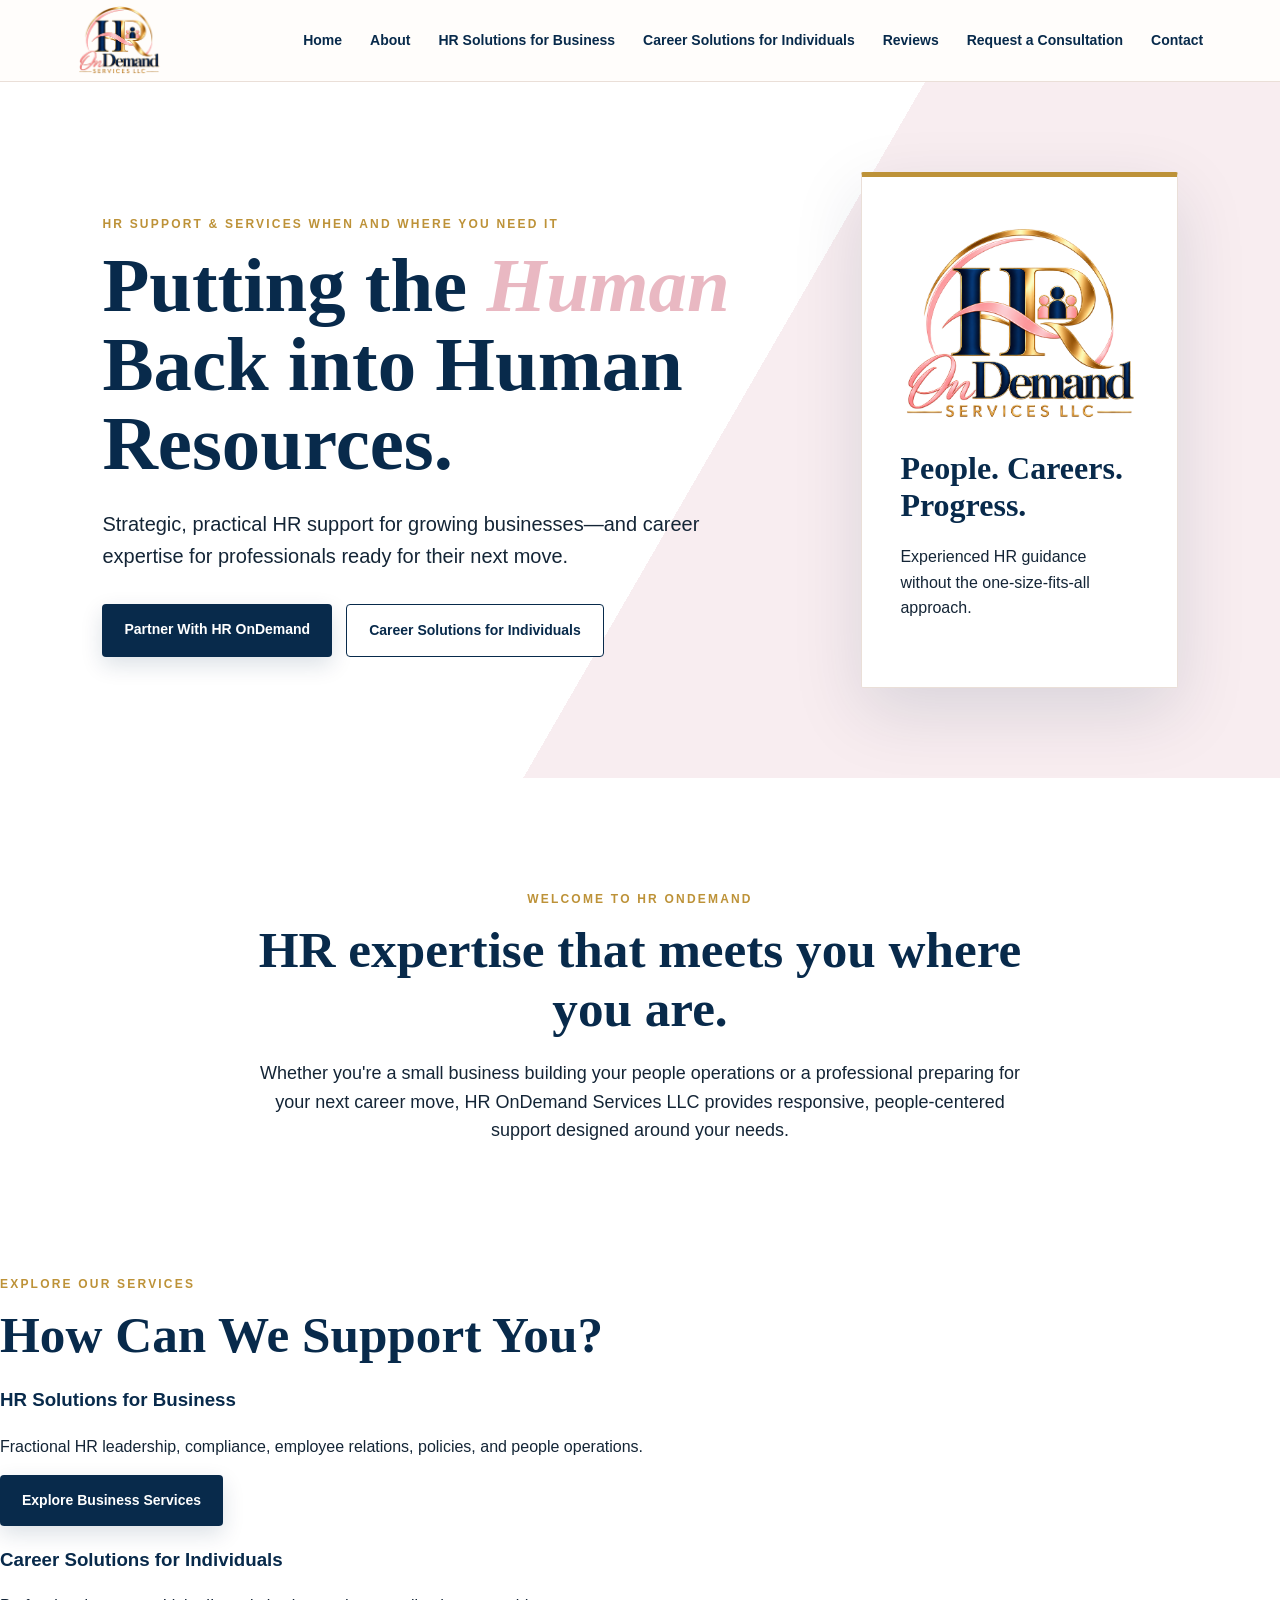
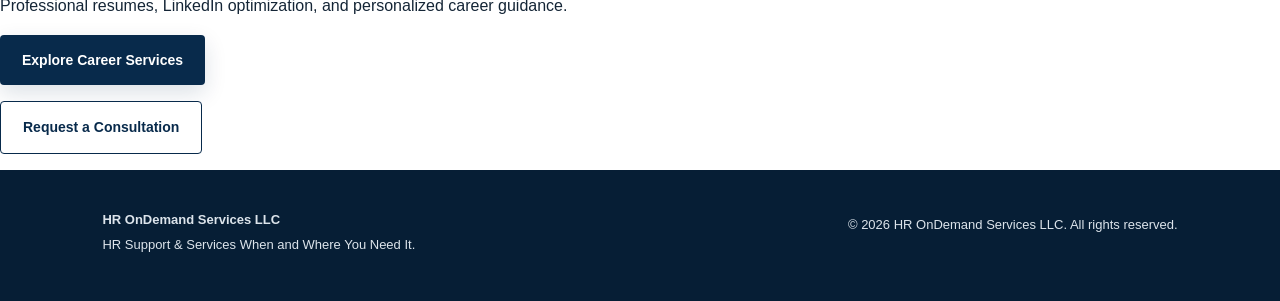
==== commit 0b9e9cb6: "Convert homepage into concise multi-page website landing page" ====
--- a/index.html
+++ b/index.html
@@ -4,19 +4,19 @@
 <meta name="description" content="Flexible HR consulting, fractional HR support, and career services for businesses and professionals.">
 <link rel="stylesheet" href="styles.css"></head>
 <body>
-<header><a class="brand" href="#home"><img class="brand-logo" src="5C5D579D-AB57-41B2-A002-719FC86EBCBA.png" alt="HR OnDemand Services LLC"></a><button class="menu" aria-label="Menu">☰</button><nav><a href="#about">About</a><a href="#business">HR Solutions for Business</a><a href="#individual">Career Solutions for Individuals</a><a href="reviews.html">Reviews</a><a href="#consultation">Request a Consultation</a><a href="#contact">Contact</a></nav></header>
+<header><a class="brand" href="#home"><img class="brand-logo" src="5C5D579D-AB57-41B2-A002-719FC86EBCBA.png" alt="HR OnDemand Services LLC"></a><button class="menu" aria-label="Menu">☰</button><nav><a href="index.html">Home</a><a href="about.html">About</a><a href="business.html">HR Solutions for Business</a><a href="career.html">Career Solutions for Individuals</a><a href="reviews.html">Reviews</a><a href="consultation.html">Request a Consultation</a><a href="contact.html">Contact</a></nav></header>
 <main id="home">
-<section class="hero"><div><p class="eyebrow">HR SUPPORT & SERVICES WHEN AND WHERE YOU NEED IT</p><h1>Putting the <em>Human</em> Back into Human Resources.</h1><p class="lead">Strategic, practical HR support for growing businesses—and career expertise for professionals ready for their next move.</p><div class="actions"><a class="btn primary" href="#business">Partner With HR OnDemand</a><a class="btn secondary" href="#individual">Career Solutions for Individuals</a></div></div><div class="hero-card"><img class="hero-logo" src="5C5D579D-AB57-41B2-A002-719FC86EBCBA.png" alt="HR OnDemand Services LLC"><h2>People. Careers. Progress.</h2><p>Experienced HR guidance without the one-size-fits-all approach.</p></div></section>
+<section class="hero"><div><p class="eyebrow">HR SUPPORT & SERVICES WHEN AND WHERE YOU NEED IT</p><h1>Putting the <em>Human</em> Back into Human Resources.</h1><p class="lead">Strategic, practical HR support for growing businesses—and career expertise for professionals ready for their next move.</p><div class="actions"><a class="btn primary" href="business.html">Partner With HR OnDemand</a><a class="btn secondary" href="career.html">Career Solutions for Individuals</a></div></div><div class="hero-card"><img class="hero-logo" src="5C5D579D-AB57-41B2-A002-719FC86EBCBA.png" alt="HR OnDemand Services LLC"><h2>People. Careers. Progress.</h2><p>Experienced HR guidance without the one-size-fits-all approach.</p></div></section>
 <section class="intro"><p class="eyebrow">WELCOME TO HR ONDEMAND</p><h2>HR expertise that meets you where you are.</h2><p>Whether you're a small business building your people operations or a professional preparing for your next career move, HR OnDemand Services LLC provides responsive, people-centered support designed around your needs.</p></section>
-<section id="business" class="split"><div><p class="eyebrow">HR SOLUTIONS FOR BUSINESS</p><h2>Strategic HR Consulting + Fractional HR Leadership</h2><p>Flexible HR expertise for organizations that need experienced support—without necessarily adding a full-time HR leader to the team.</p><a class="text-link" href="#contact">Partner with HR OnDemand →</a></div><div class="cards"><article><h3>HR Consulting</h3><p><strong>Project-Based & Specialized Support</strong></p><p>Targeted expertise for a specific HR challenge, initiative, compliance need, project, or organizational change.</p></article><article><h3>Fractional HR</h3><p><strong>Ongoing HR Leadership & Support</strong></p><p>Consistent, embedded HR expertise and leadership scaled to your organization—without hiring a full-time HR executive.</p></article><article><h3>People Operations</h3><p><strong>Infrastructure That Supports Growth</strong></p><p>Practical HR systems, policies and people processes that strengthen operations and the employee experience.</p></article></div></section>
-<section id="individual" class="individual"><p class="eyebrow">CAREER SOLUTIONS FOR INDIVIDUALS</p><h2>Position yourself for what's next.</h2><p class="section-copy">Career services backed by 15 years of HR expertise and a hiring-side perspective.</p><div class="price-grid"><article><span>Resume Review</span><strong>$35</strong></article><article><span>Resume Refresh</span><strong>$75</strong></article><article><span>Professional Resume</span><strong>$125</strong></article><article><span>Executive Resume</span><strong>$150</strong></article><article><span>Cover Letter</span><strong>$50</strong></article><article><span>LinkedIn Optimization</span><strong>$125</strong></article><article><span>Career Strategy Session</span><strong>$50 <small>/ 30 min</small></strong></article></div><p class="package">Package options are available. Inquire for details.</p><p><strong>Standard delivery:</strong> 3–7 business days by service. <strong>Rush:</strong> 48 business hours for eligible services, subject to approval, with a 50% additional fee. Timelines begin after payment and receipt of required materials; weekends and holidays excluded. Career Strategy Sessions are appointment-based.</p><a class="btn primary" href="#consultation">Inquire About Career Services</a></section>
-<section id="about" class="about"><div><p class="eyebrow">MEET THE FOUNDER</p><img class="founder-photo" src="IMG_9156.jpeg" alt="Professional portrait of Ashley Wells, founder of HR OnDemand Services LLC" loading="lazy"></div><div><h2>Putting people first, always.</h2><h3>Ashley Wells, MBA</h3><p><strong>Founder | HR OnDemand Services LLC</strong></p><p>With 15 years of progressive human resources experience, Ashley combines strategic HR leadership with practical, hands-on support for businesses and professionals.</p><p>HR OnDemand was founded on a simple philosophy: putting the human back into Human Resources. We believe every organization and individual deserves responsive, thoughtful HR guidance tailored to their needs.</p><a class="btn primary" href="#consultation">Let's Connect</a></div></section>
 
-<section id="consultation" class="consultation"><p class="eyebrow">LET'S TALK HR</p><h2>Request a Consultation</h2><p>Tell us about your needs. We respond to consultation inquiries within <strong>24 business hours</strong>.</p><div class="consultation-options"><article><h3>Business HR Consultation</h3><p>HR consulting, fractional leadership, compliance, policies, employee relations, and people operations.</p></article><article><h3>Career Services Consultation</h3><p>Resumes, LinkedIn optimization, career guidance, and packages.</p></article></div><div class="google-form-wrap"><iframe class="google-form-frame" src="https://docs.google.com/forms/d/e/1FAIpQLSd9LYJ8T_3Ka5rT2VOkVhMcPZcYdU_9hxS8HuzA6ecGtznzfQ/viewform?embedded=true" title="HR OnDemand Services LLC Consultation Request Form" loading="lazy">Loading consultation form…</iframe><p class="form-note">If the form doesn't display, <a href="https://docs.google.com/forms/d/e/1FAIpQLSd9LYJ8T_3Ka5rT2VOkVhMcPZcYdU_9hxS8HuzA6ecGtznzfQ/viewform" target="_blank" rel="noopener noreferrer">open the consultation form in a new tab</a>.</p></div></section>
-<section id="contact" class="contact"><p class="eyebrow">LET'S START WITH A CONVERSATION</p><h2>What can HR OnDemand help you solve?</h2><p>Tell us what you need. We'll help determine the right level of support and next steps.</p><div class="actions center"><a class="btn gold" href="mailto:info@hrondemandservices.com">Email HR OnDemand</a><a class="btn outline" href="https://www.linkedin.com/company/hr-ondemand-services-llc/">Connect on LinkedIn</a></div><p class="email">info@hrondemandservices.com</p></section>
-</main>
+
+
+
+
+
+<section class="home-pathways"><p class="eyebrow">EXPLORE OUR SERVICES</p><h2>How Can We Support You?</h2><div class="home-path-grid"><article><h3>HR Solutions for Business</h3><p>Fractional HR leadership, compliance, employee relations, policies, and people operations.</p><a class="btn primary" href="business.html">Explore Business Services</a></article><article><h3>Career Solutions for Individuals</h3><p>Professional resumes, LinkedIn optimization, and personalized career guidance.</p><a class="btn primary" href="career.html">Explore Career Services</a></article></div><p><a class="btn secondary" href="consultation.html">Request a Consultation</a></p></section></main>
 <footer><div><strong>HR OnDemand Services LLC</strong><p>HR Support & Services When and Where You Need It.</p></div><p>© 2026 HR OnDemand Services LLC. All rights reserved.</p></footer>
-<div id="special-offer" class="special-overlay" hidden><div class="special-dialog" role="dialog" aria-modal="true" aria-labelledby="special-title" aria-describedby="special-desc"><button type="button" class="special-close" aria-label="Close special offer">×</button><p class="eyebrow">HR ONDEMAND SERVICES LLC · LAUNCH SPECIAL</p><h2 id="special-title">Your next career move starts here.</h2><div class="special-deals"><div><strong>10% OFF</strong><span>Your first individual service</span></div><div><strong>15% OFF</strong><span>Career service packages</span></div></div><p id="special-desc">Offers available through October 30, 2026. Inquire to confirm eligibility and package details. Offers cannot be combined.</p><a class="btn primary special-action" href="#consultation">Request Your Career Special</a><p class="special-note">No online checkout required. Contact us to request your special.</p></div></div>
+<div id="special-offer" class="special-overlay" hidden><div class="special-dialog" role="dialog" aria-modal="true" aria-labelledby="special-title" aria-describedby="special-desc"><button type="button" class="special-close" aria-label="Close special offer">×</button><p class="eyebrow">HR ONDEMAND SERVICES LLC · LAUNCH SPECIAL</p><h2 id="special-title">Your next career move starts here.</h2><div class="special-deals"><div><strong>10% OFF</strong><span>Your first individual service</span></div><div><strong>15% OFF</strong><span>Career service packages</span></div></div><p id="special-desc">Offers available through October 30, 2026. Inquire to confirm eligibility and package details. Offers cannot be combined.</p><a class="btn primary special-action" href="consultation.html">Request Your Career Special</a><p class="special-note">No online checkout required. Contact us to request your special.</p></div></div>
 <script>const b=document.querySelector('.menu'),n=document.querySelector('nav');b.onclick=()=>n.classList.toggle('open');document.querySelectorAll('nav a').forEach(a=>a.onclick=()=>n.classList.remove('open'));const offer=document.getElementById('special-offer'),closeOffer=document.querySelector('.special-close');let offerTimer;const hideOffer=()=>{offer.hidden=true;try{sessionStorage.setItem('hr-special-dismissed','1')}catch(e){}};closeOffer.addEventListener('click',hideOffer);offer.addEventListener('click',e=>{if(e.target===offer)hideOffer()});document.querySelector('.special-action').addEventListener('click',hideOffer);document.addEventListener('keydown',e=>{if(e.key==='Escape'&&!offer.hidden)hideOffer()});let dismissed=false;try{dismissed=sessionStorage.getItem('hr-special-dismissed')==='1'}catch(e){}if(!dismissed&&new Date()<new Date('2026-10-31T00:00:00')){offerTimer=setTimeout(()=>{offer.hidden=false;closeOffer.focus()},4500)}
 </script>
 </body></html>
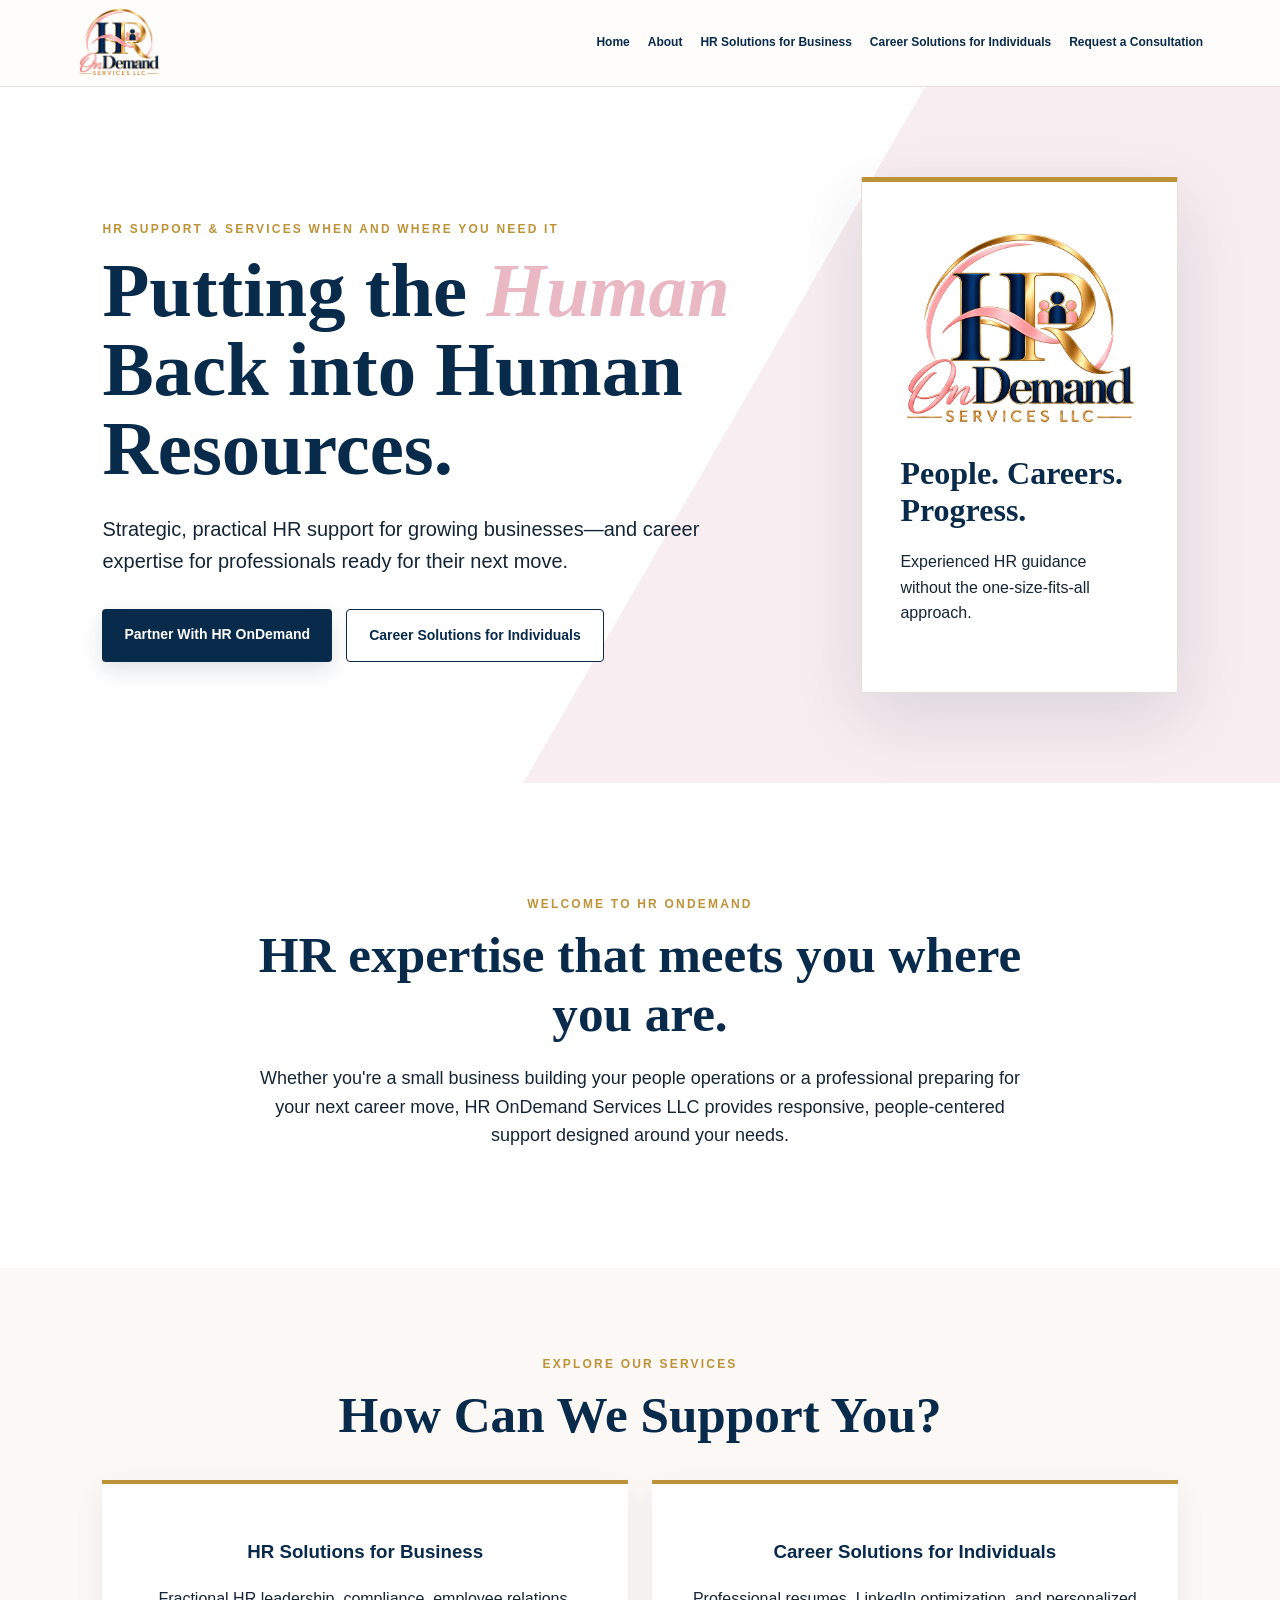
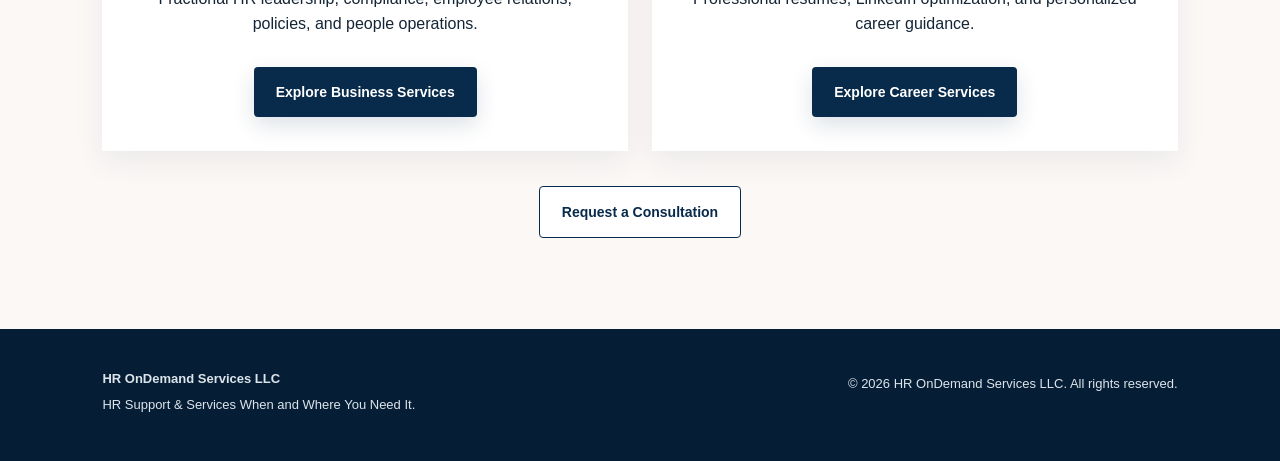
==== commit c4372184: "Simplify main navigation to five requested pages" ====
--- a/index.html
+++ b/index.html
@@ -4,7 +4,7 @@
 <meta name="description" content="Flexible HR consulting, fractional HR support, and career services for businesses and professionals.">
 <link rel="stylesheet" href="styles.css"></head>
 <body>
-<header><a class="brand" href="#home"><img class="brand-logo" src="5C5D579D-AB57-41B2-A002-719FC86EBCBA.png" alt="HR OnDemand Services LLC"></a><button class="menu" aria-label="Menu">☰</button><nav><a href="index.html">Home</a><a href="about.html">About</a><a href="business.html">HR Solutions for Business</a><a href="career.html">Career Solutions for Individuals</a><a href="reviews.html">Reviews</a><a href="consultation.html">Request a Consultation</a><a href="contact.html">Contact</a></nav></header>
+<header><a class="brand" href="#home"><img class="brand-logo" src="5C5D579D-AB57-41B2-A002-719FC86EBCBA.png" alt="HR OnDemand Services LLC"></a><button class="menu" aria-label="Menu">☰</button><nav><a href="index.html" aria-current="page">Home</a><a href="about.html">About</a><a href="business.html">HR Solutions for Business</a><a href="career.html">Career Solutions for Individuals</a><a href="consultation.html">Request a Consultation</a></nav></header>
 <main id="home">
 <section class="hero"><div><p class="eyebrow">HR SUPPORT & SERVICES WHEN AND WHERE YOU NEED IT</p><h1>Putting the <em>Human</em> Back into Human Resources.</h1><p class="lead">Strategic, practical HR support for growing businesses—and career expertise for professionals ready for their next move.</p><div class="actions"><a class="btn primary" href="business.html">Partner With HR OnDemand</a><a class="btn secondary" href="career.html">Career Solutions for Individuals</a></div></div><div class="hero-card"><img class="hero-logo" src="5C5D579D-AB57-41B2-A002-719FC86EBCBA.png" alt="HR OnDemand Services LLC"><h2>People. Careers. Progress.</h2><p>Experienced HR guidance without the one-size-fits-all approach.</p></div></section>
 <section class="intro"><p class="eyebrow">WELCOME TO HR ONDEMAND</p><h2>HR expertise that meets you where you are.</h2><p>Whether you're a small business building your people operations or a professional preparing for your next career move, HR OnDemand Services LLC provides responsive, people-centered support designed around your needs.</p></section>
--- a/styles.css
+++ b/styles.css
@@ -12,3 +12,5 @@
 .review-grid{max-width:1060px;margin:35px auto;display:grid;grid-template-columns:repeat(2,minmax(0,1fr));gap:22px;text-align:left}.review-card{padding:30px;background:#fcf8f6;border-top:4px solid #bd9238;box-shadow:0 10px 30px #082a4b13}.review-demo{font-size:11px;font-weight:800;letter-spacing:1.3px;color:#7b4751}.review-stars{font-size:25px;letter-spacing:3px;color:#a77c23}.review-card blockquote{font-family:Georgia,serif;font-size:19px;line-height:1.6;margin:18px 0;color:#082a4b}.review-source{font-size:13px;font-weight:700}.review-submit{max-width:780px;margin:35px auto 0;padding:30px;background:#f7ecef}.review-fields{font-size:14px}.review-submit .btn{margin:15px 0}.review-submit .review-note{margin:8px 0 0}@media(max-width:700px){.review-grid{grid-template-columns:1fr}.review-card{padding:23px}}
 
 .review-form-frame{height:1100px}@media(max-width:650px){.review-form-frame{height:1250px}}
+
+.home-pathways{padding:75px 8vw;text-align:center;background:#fcf8f6}.home-path-grid{display:grid;grid-template-columns:repeat(2,minmax(0,1fr));gap:24px;max-width:1100px;margin:35px auto}.home-path-grid article{background:#fff;padding:34px;border-top:4px solid #bd9238;box-shadow:0 10px 28px #082a4b13}.home-path-grid article p{min-height:65px}.home-pathways>.btn{margin-top:10px}nav{gap:18px;flex-wrap:wrap;justify-content:flex-end}nav a{font-size:12px}header{min-height:82px;height:auto;padding-top:8px;padding-bottom:8px}main>section:first-child:not(.hero){min-height:55vh}@media(max-width:800px){.home-path-grid{grid-template-columns:1fr}.home-path-grid article p{min-height:0}nav{flex-wrap:nowrap;justify-content:flex-start}header{height:82px}}
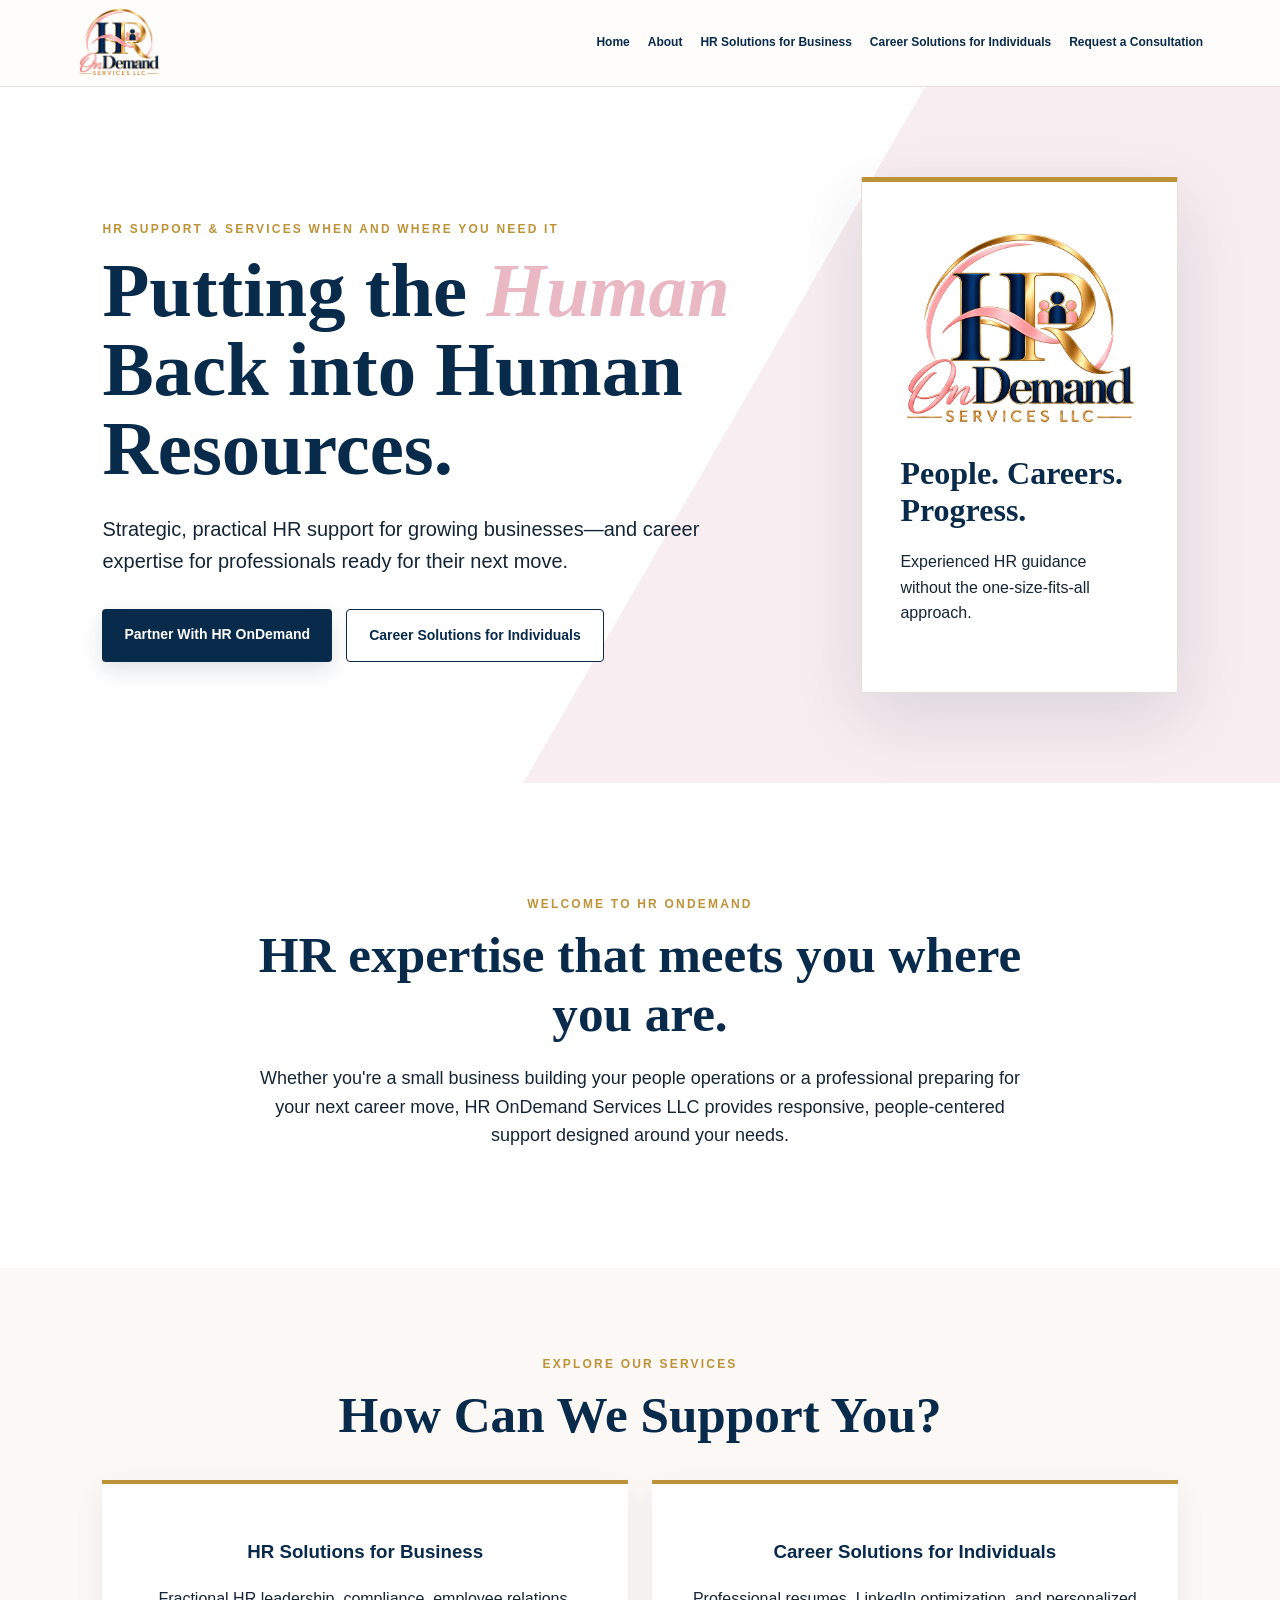
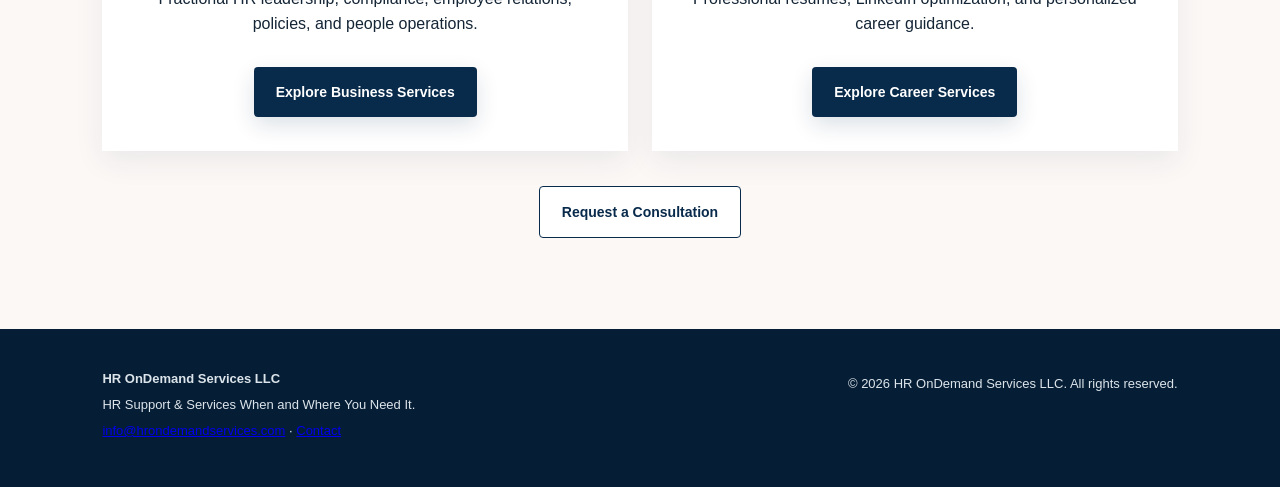
==== commit d9d8ac56: "Keep contact information accessible in footer" ====
--- a/index.html
+++ b/index.html
@@ -15,7 +15,7 @@
 
 
 <section class="home-pathways"><p class="eyebrow">EXPLORE OUR SERVICES</p><h2>How Can We Support You?</h2><div class="home-path-grid"><article><h3>HR Solutions for Business</h3><p>Fractional HR leadership, compliance, employee relations, policies, and people operations.</p><a class="btn primary" href="business.html">Explore Business Services</a></article><article><h3>Career Solutions for Individuals</h3><p>Professional resumes, LinkedIn optimization, and personalized career guidance.</p><a class="btn primary" href="career.html">Explore Career Services</a></article></div><p><a class="btn secondary" href="consultation.html">Request a Consultation</a></p></section></main>
-<footer><div><strong>HR OnDemand Services LLC</strong><p>HR Support & Services When and Where You Need It.</p></div><p>© 2026 HR OnDemand Services LLC. All rights reserved.</p></footer>
+<footer><div><strong>HR OnDemand Services LLC</strong><p>HR Support & Services When and Where You Need It.</p><p><a class="footer-contact" href="mailto:info@hrondemandservices.com">info@hrondemandservices.com</a> · <a class="footer-contact" href="contact.html">Contact</a></p></div><p>© 2026 HR OnDemand Services LLC. All rights reserved.</p></footer>
 <div id="special-offer" class="special-overlay" hidden><div class="special-dialog" role="dialog" aria-modal="true" aria-labelledby="special-title" aria-describedby="special-desc"><button type="button" class="special-close" aria-label="Close special offer">×</button><p class="eyebrow">HR ONDEMAND SERVICES LLC · LAUNCH SPECIAL</p><h2 id="special-title">Your next career move starts here.</h2><div class="special-deals"><div><strong>10% OFF</strong><span>Your first individual service</span></div><div><strong>15% OFF</strong><span>Career service packages</span></div></div><p id="special-desc">Offers available through October 30, 2026. Inquire to confirm eligibility and package details. Offers cannot be combined.</p><a class="btn primary special-action" href="consultation.html">Request Your Career Special</a><p class="special-note">No online checkout required. Contact us to request your special.</p></div></div>
 <script>const b=document.querySelector('.menu'),n=document.querySelector('nav');b.onclick=()=>n.classList.toggle('open');document.querySelectorAll('nav a').forEach(a=>a.onclick=()=>n.classList.remove('open'));const offer=document.getElementById('special-offer'),closeOffer=document.querySelector('.special-close');let offerTimer;const hideOffer=()=>{offer.hidden=true;try{sessionStorage.setItem('hr-special-dismissed','1')}catch(e){}};closeOffer.addEventListener('click',hideOffer);offer.addEventListener('click',e=>{if(e.target===offer)hideOffer()});document.querySelector('.special-action').addEventListener('click',hideOffer);document.addEventListener('keydown',e=>{if(e.key==='Escape'&&!offer.hidden)hideOffer()});let dismissed=false;try{dismissed=sessionStorage.getItem('hr-special-dismissed')==='1'}catch(e){}if(!dismissed&&new Date()<new Date('2026-10-31T00:00:00')){offerTimer=setTimeout(()=>{offer.hidden=false;closeOffer.focus()},4500)}
 </script>
